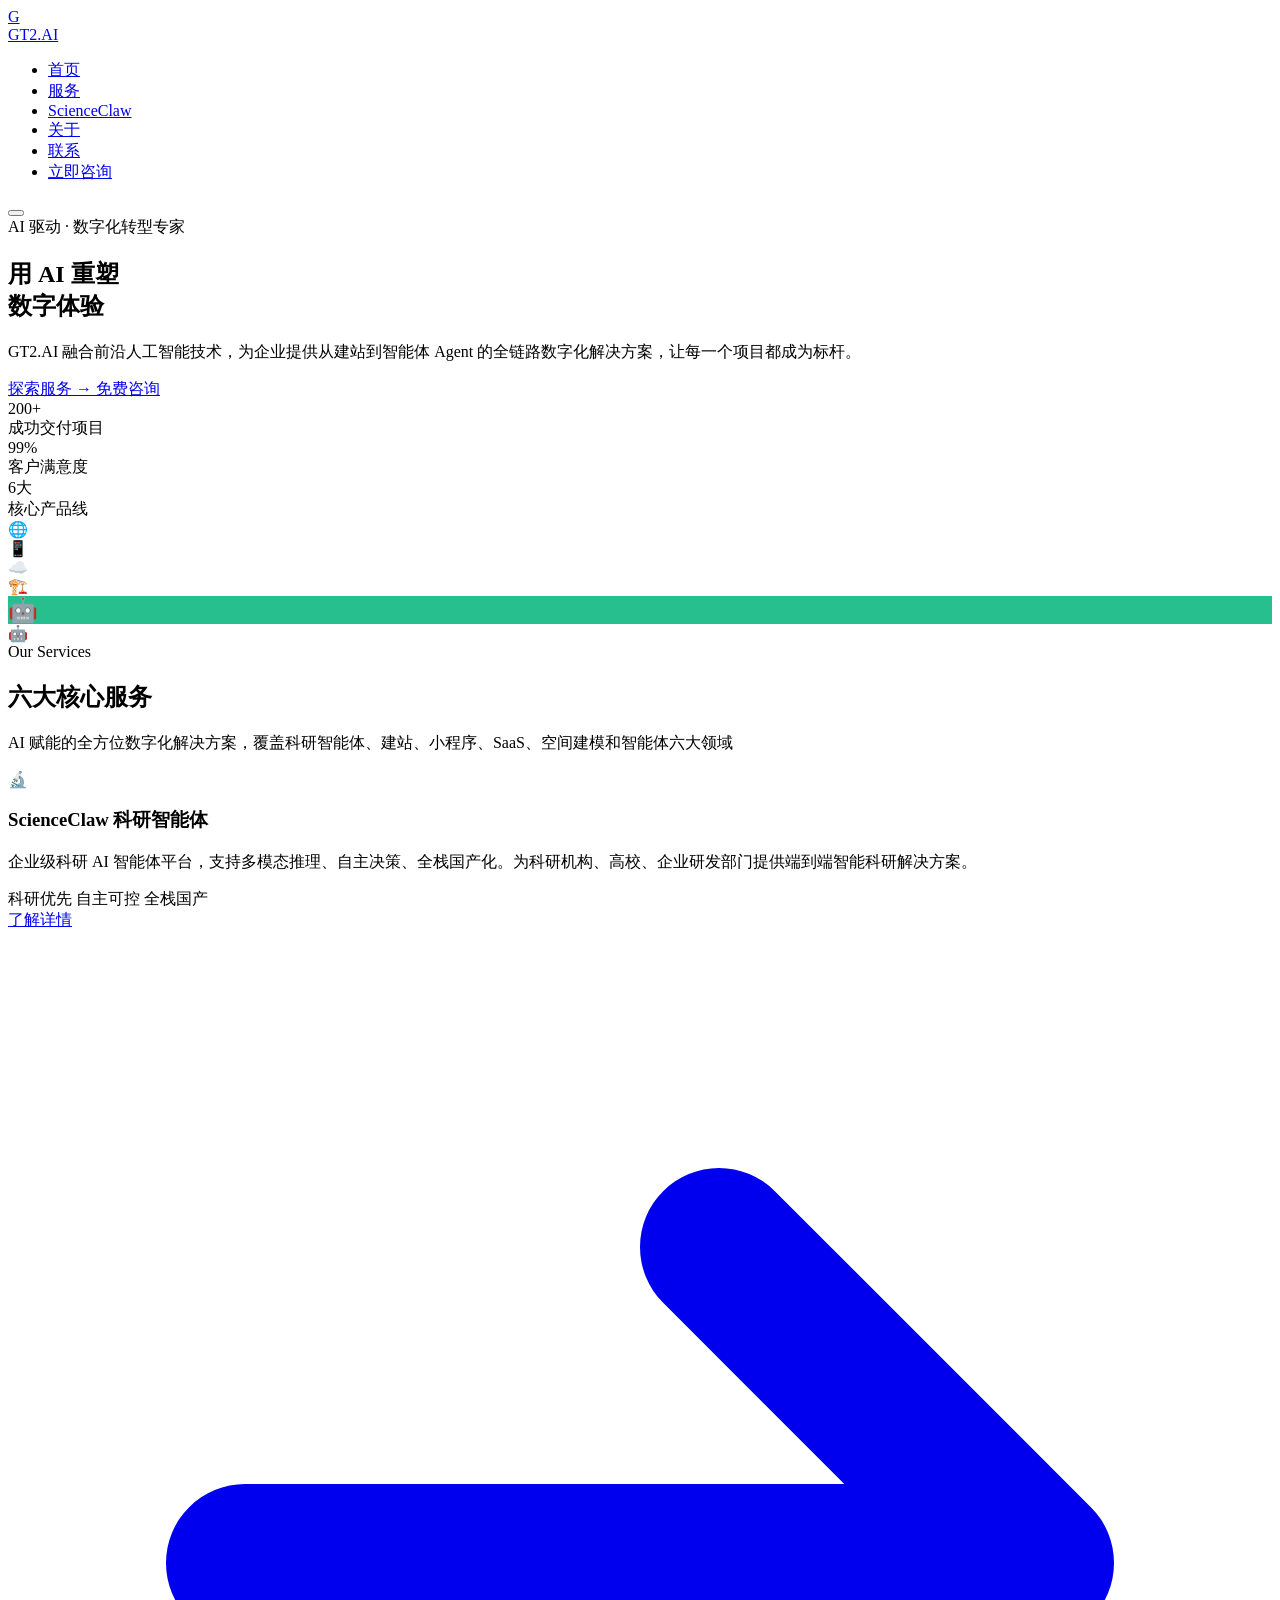
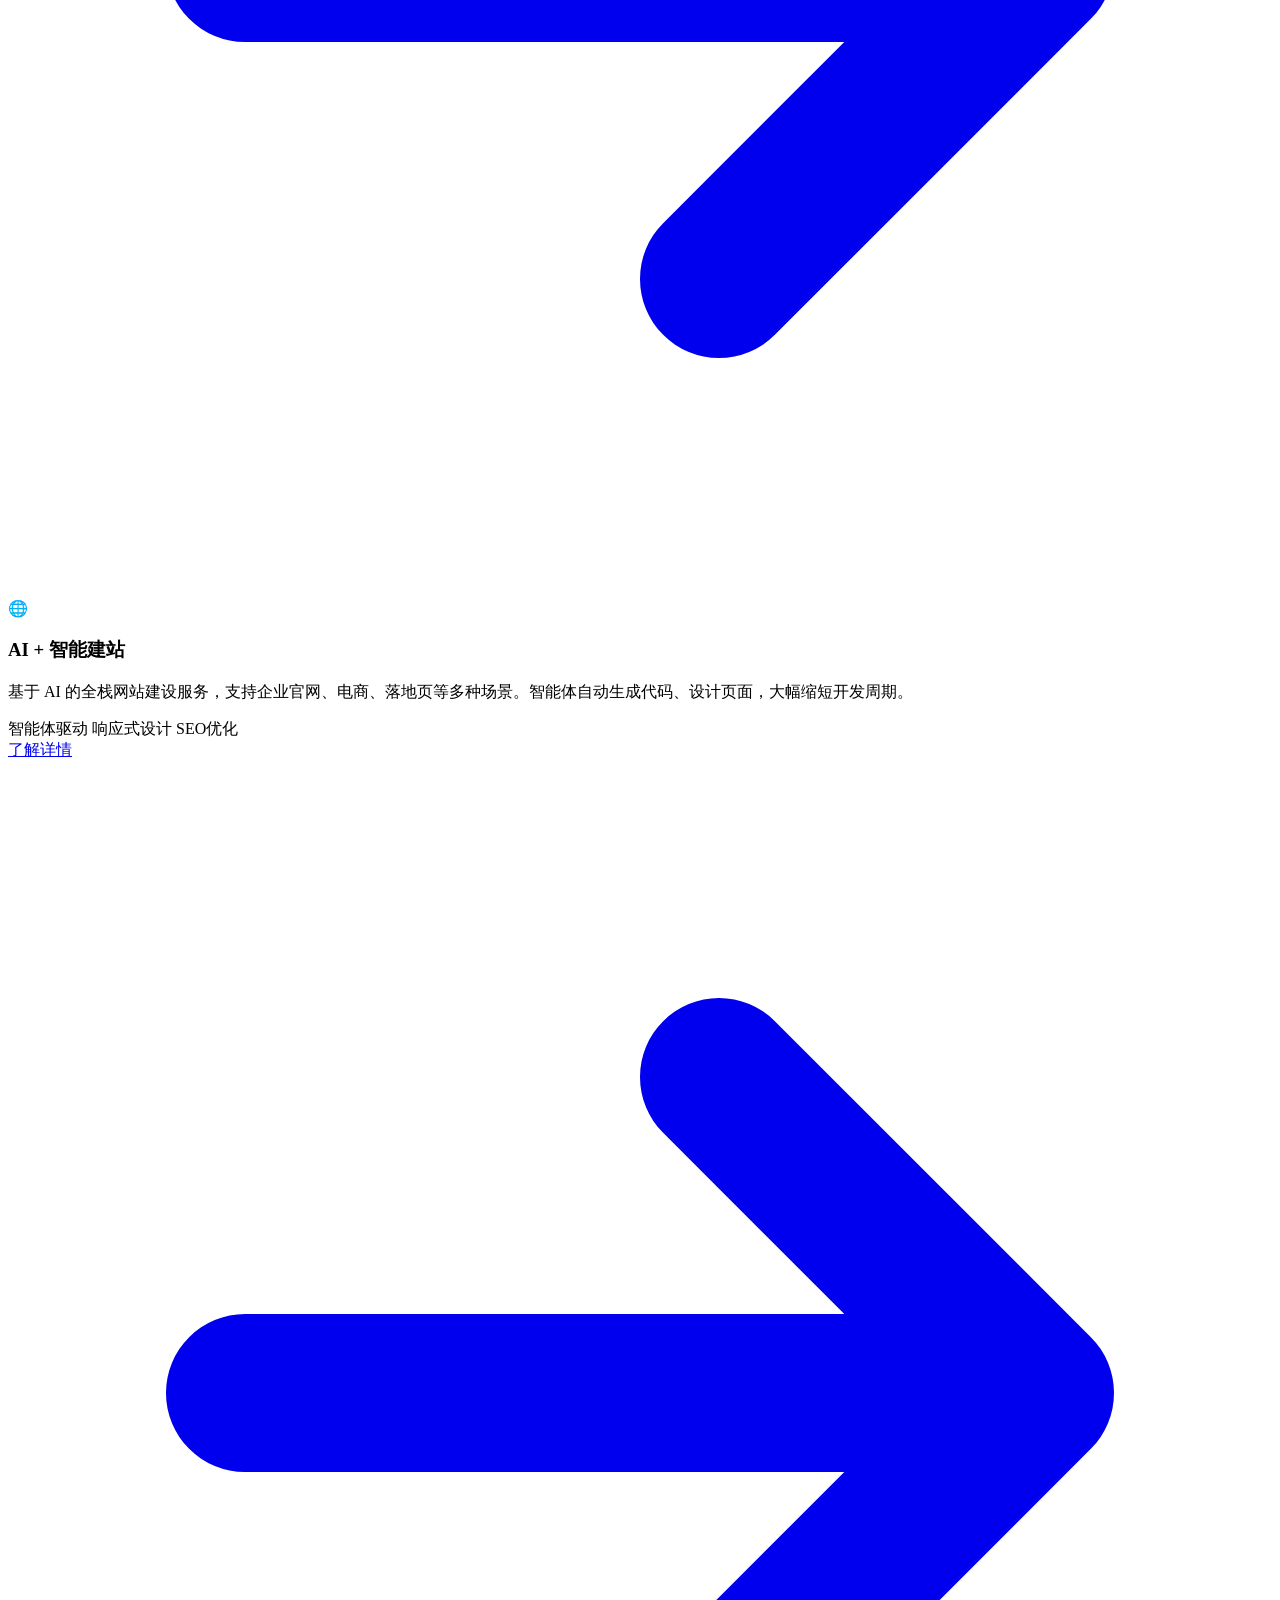
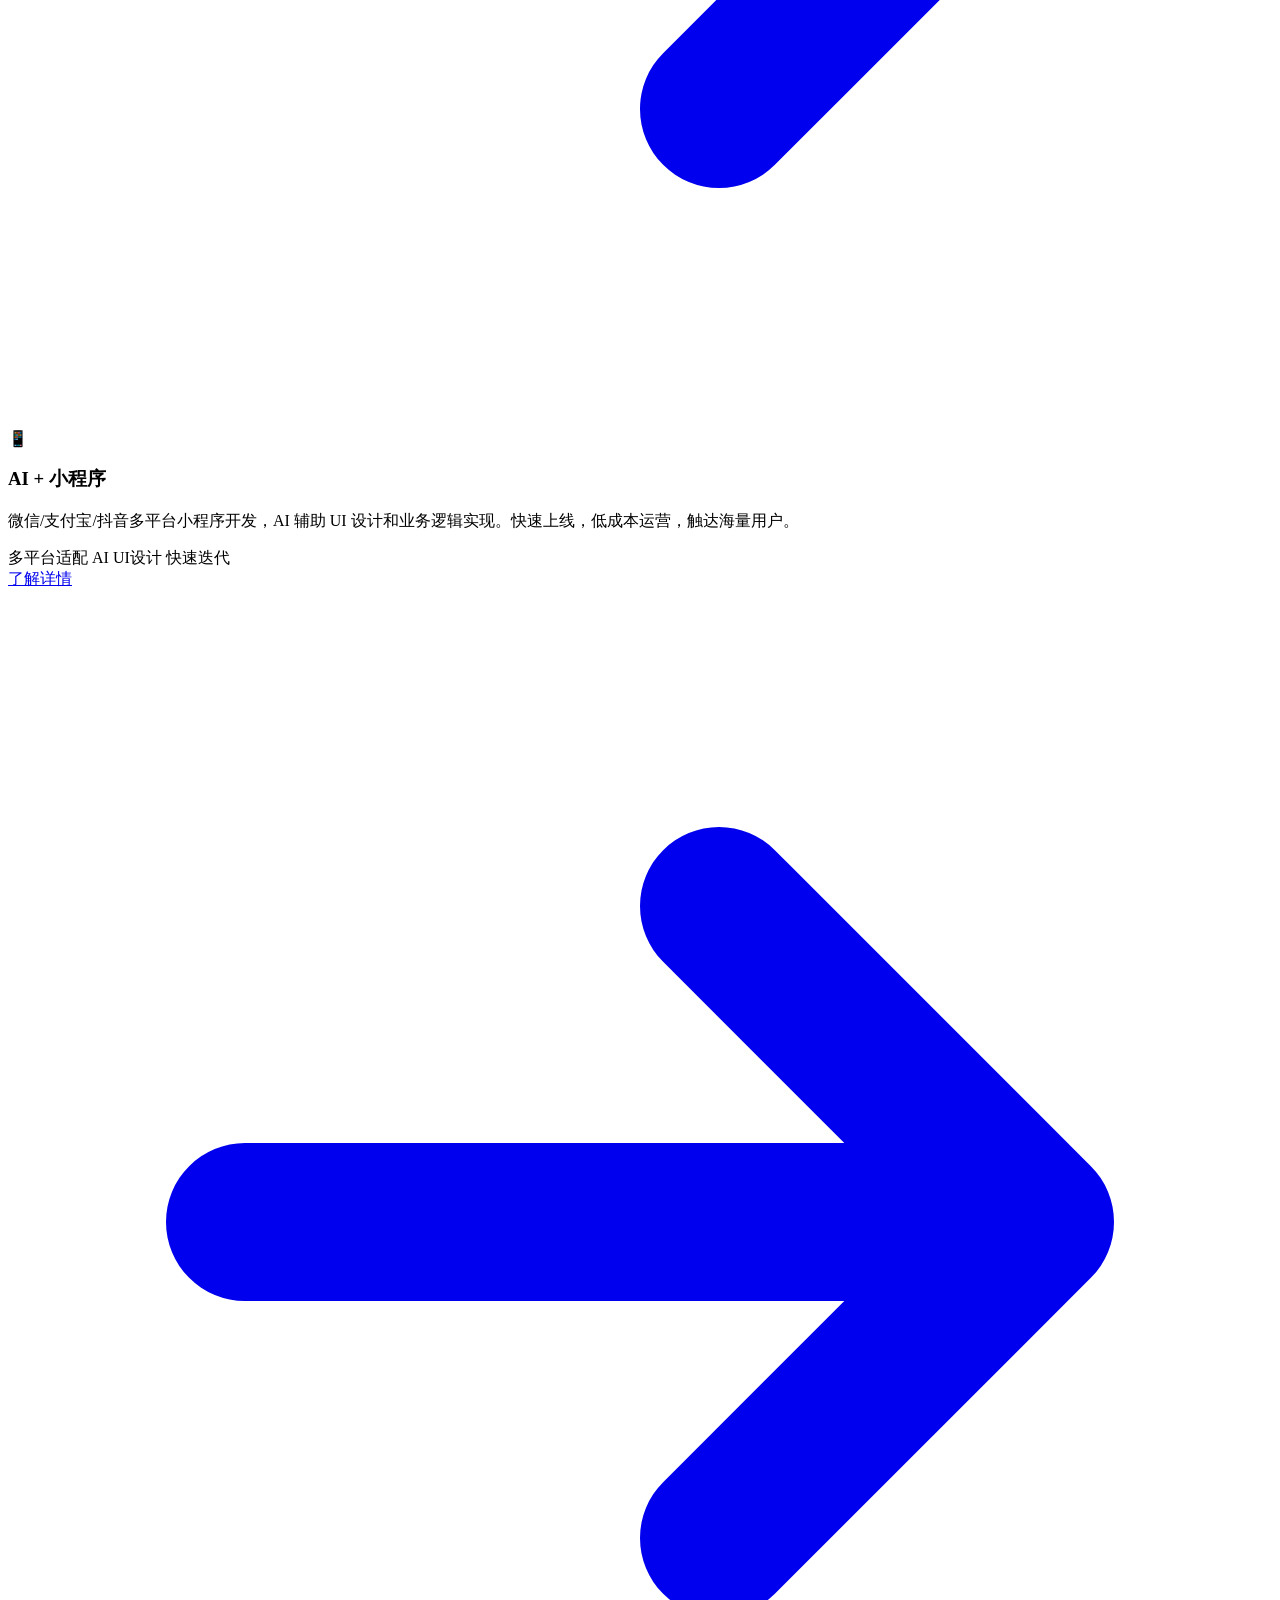
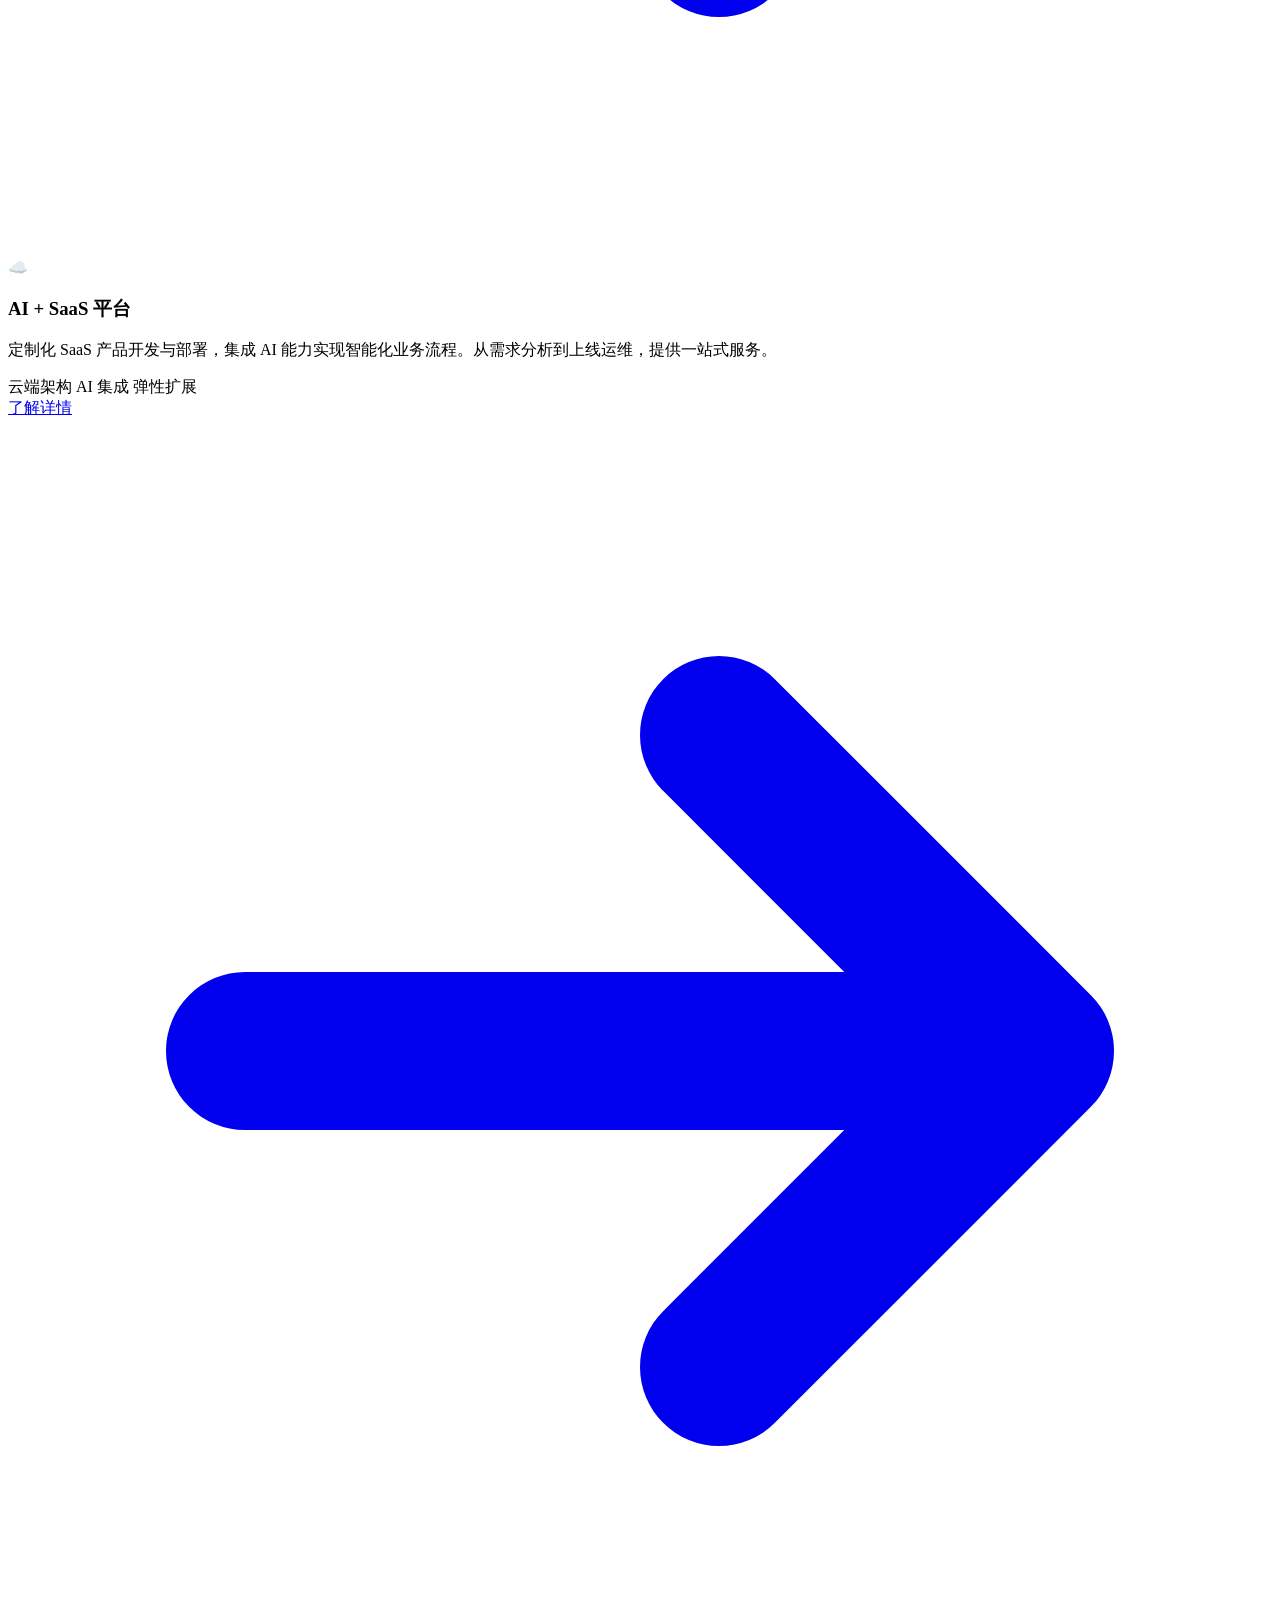
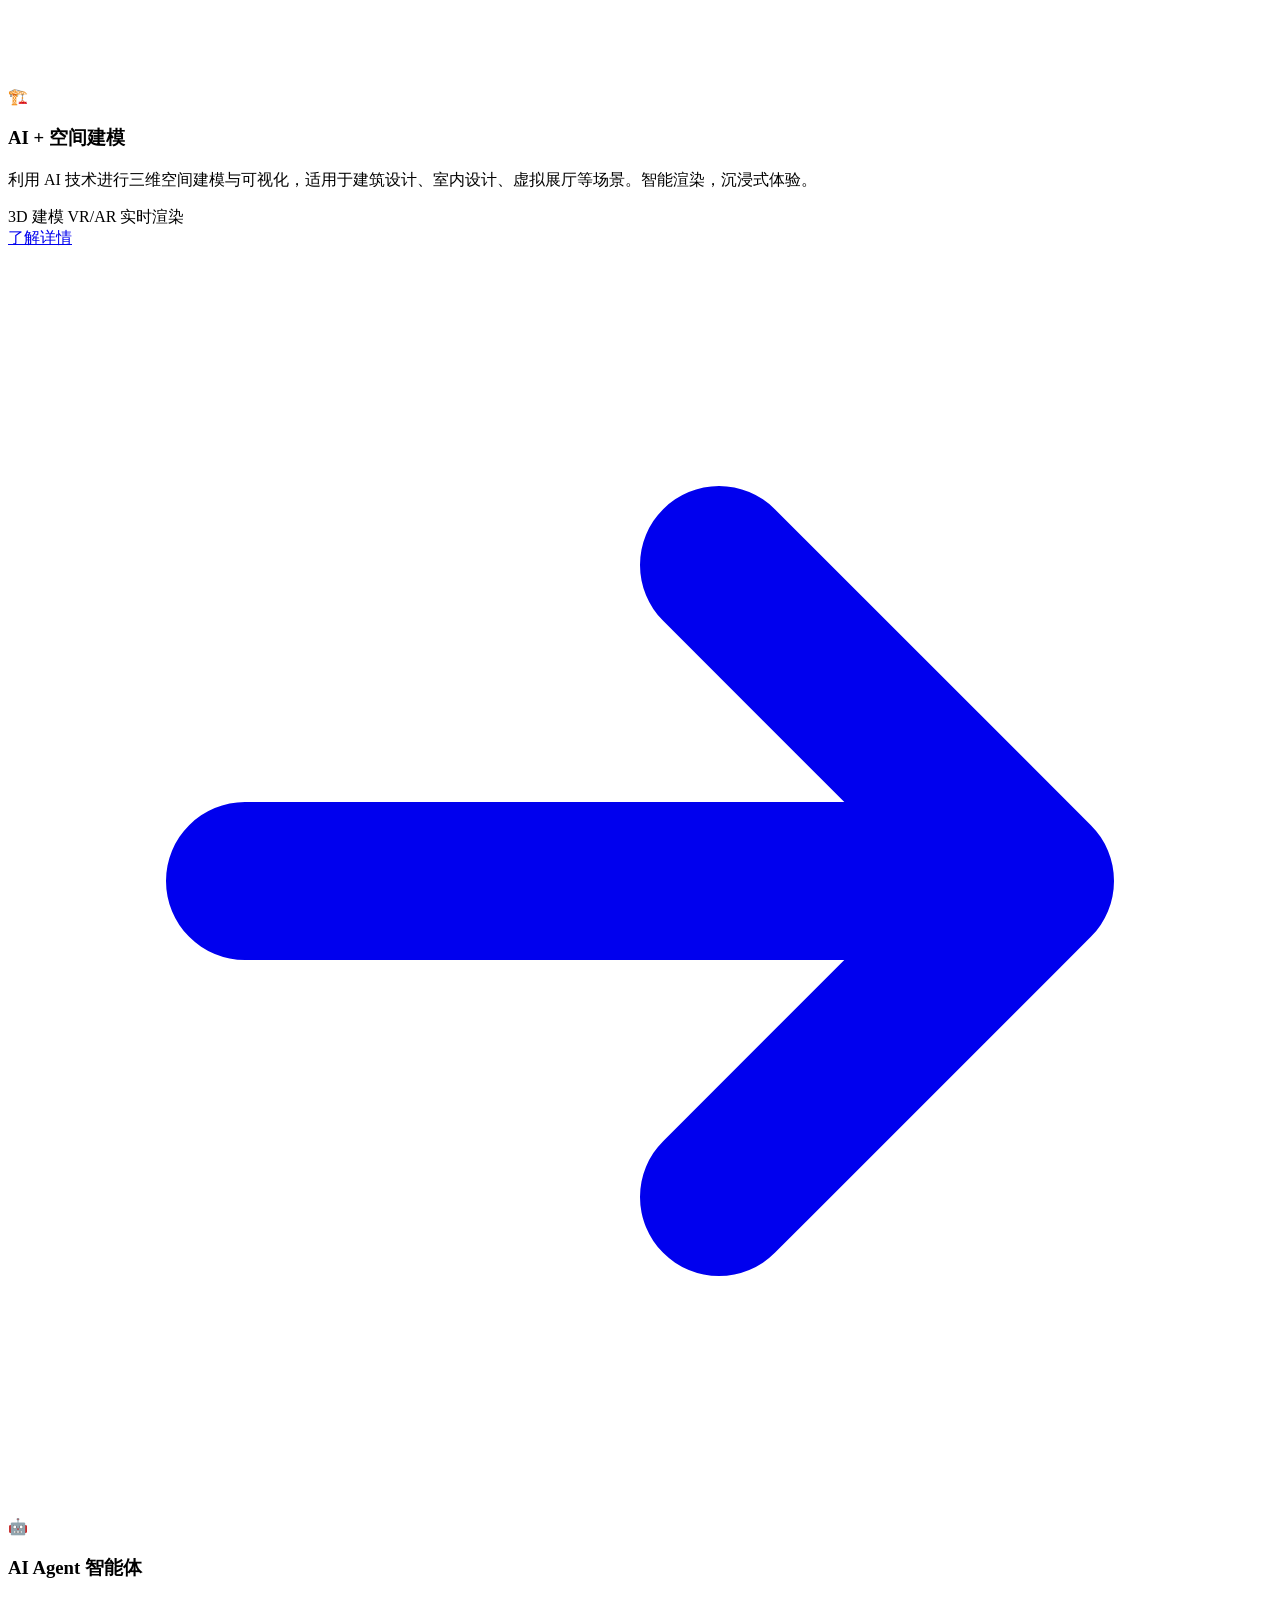
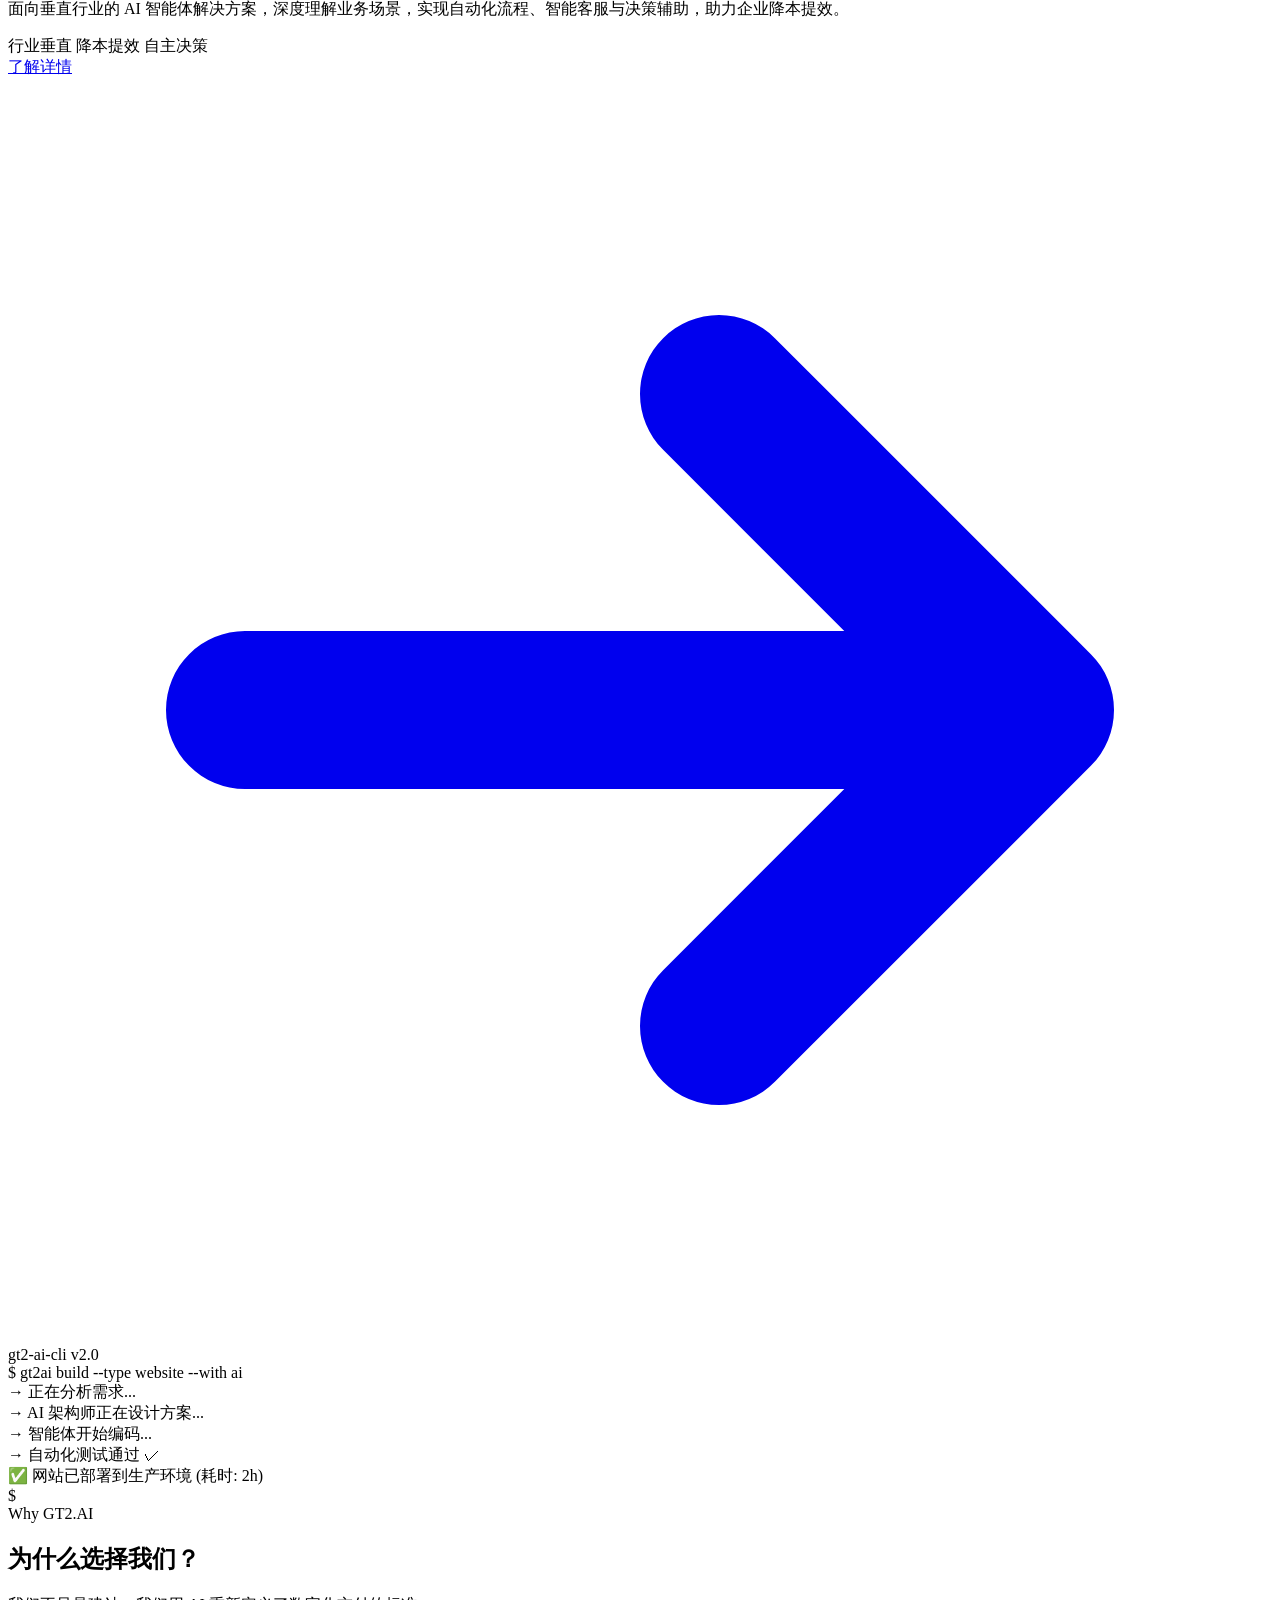
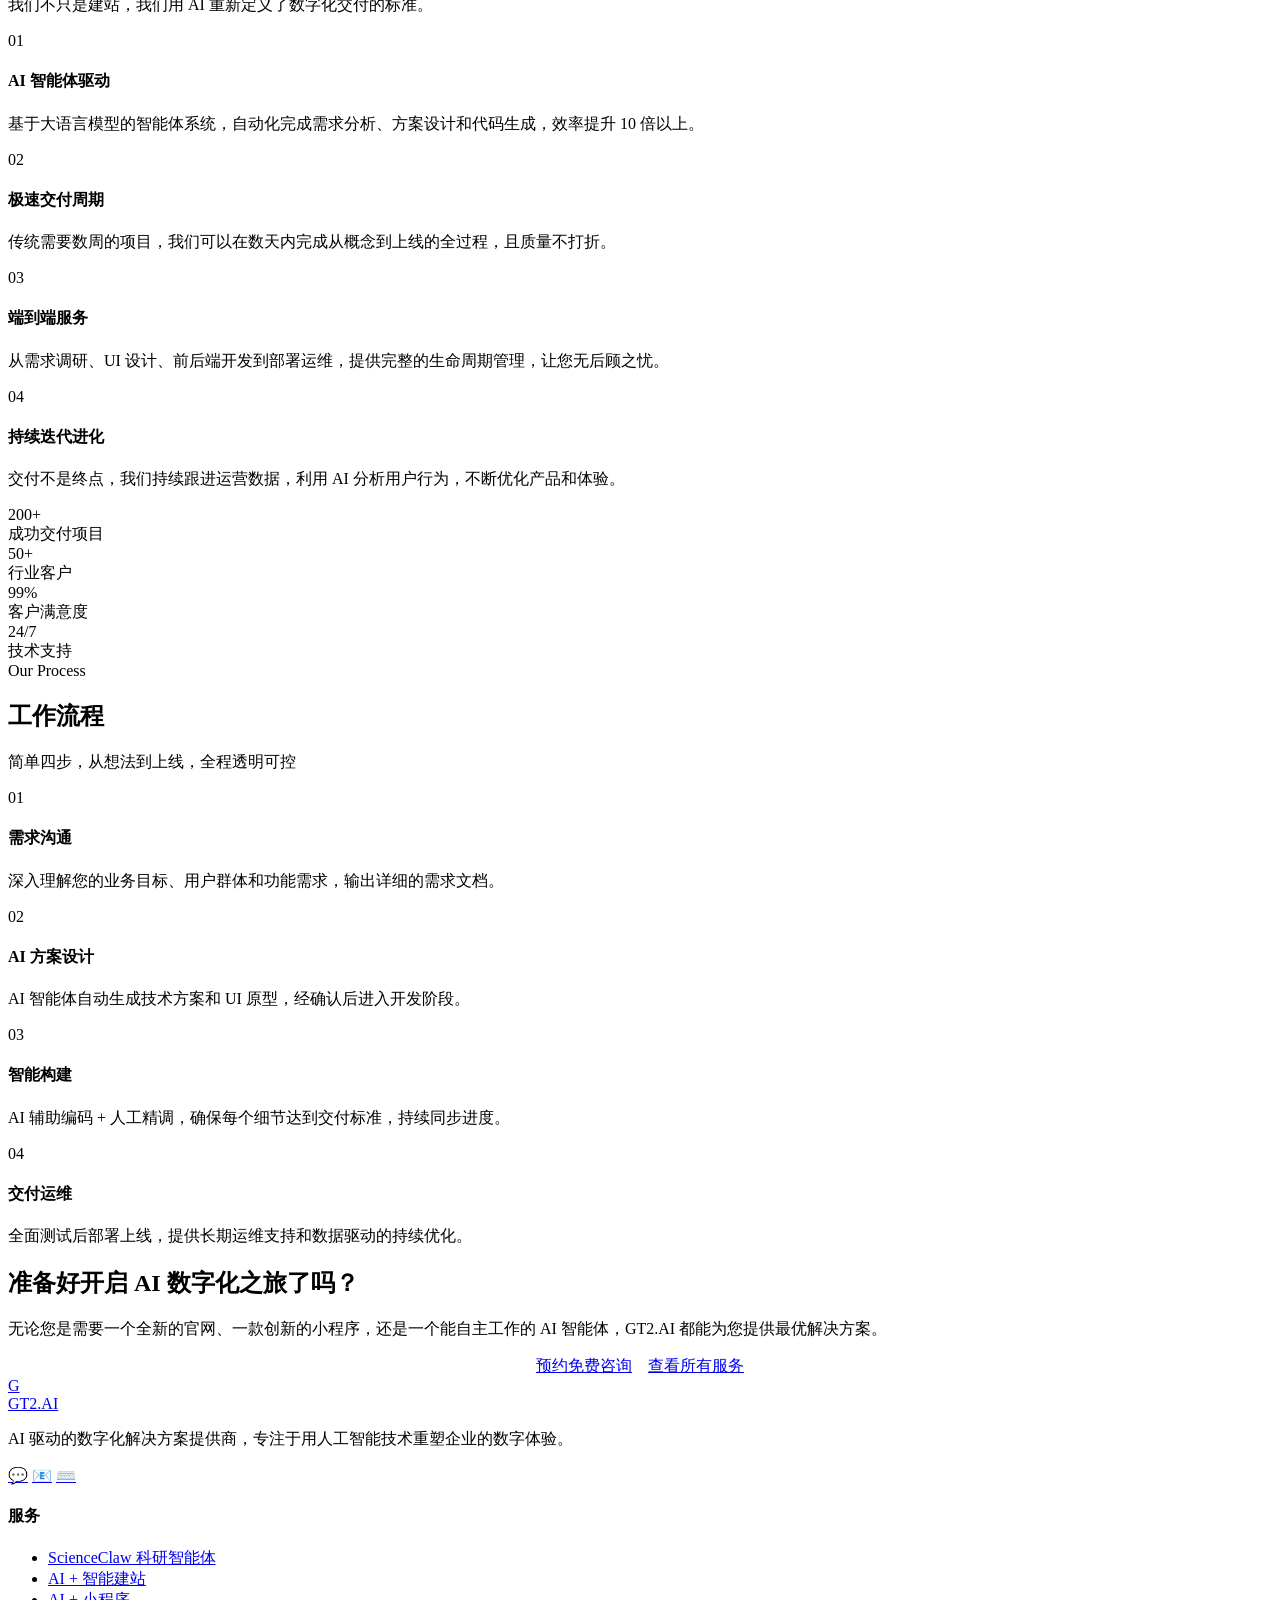
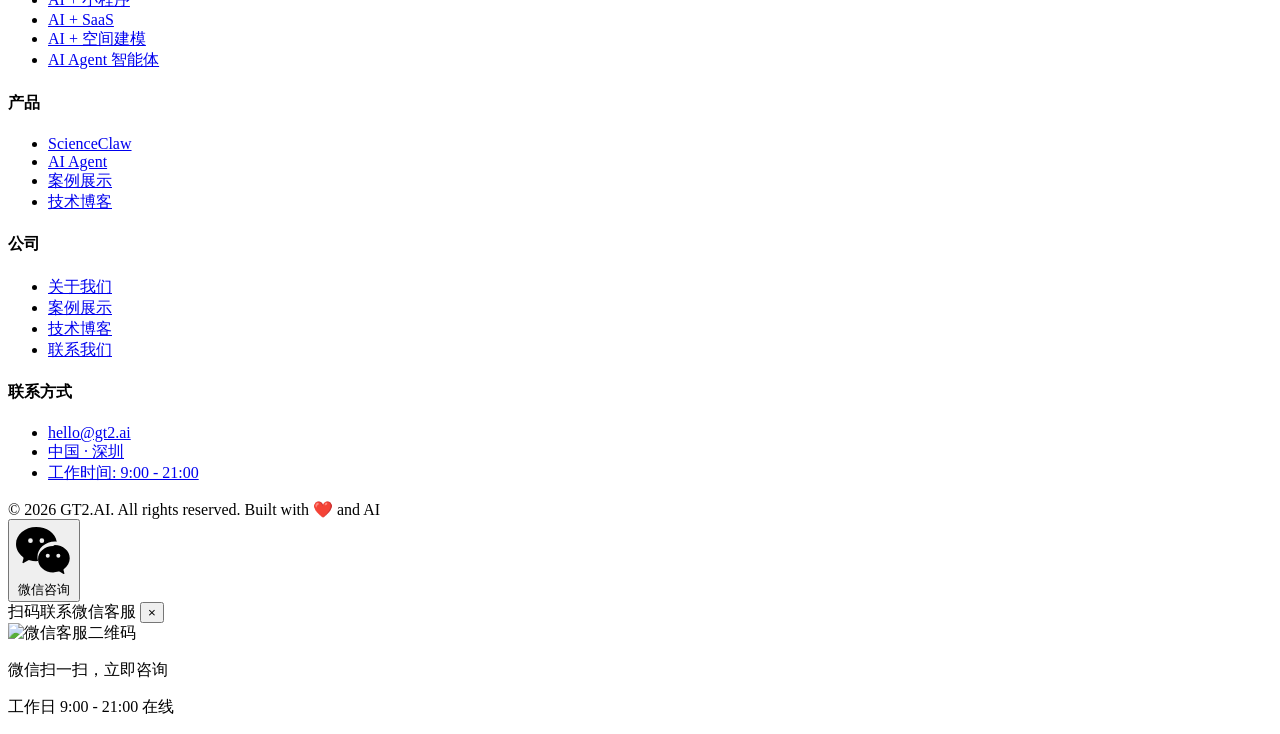
==== index.html @ 5101062d "Add files via upload 添加侧边微信客服组件 + ScienceClaw页面" ====
<!DOCTYPE html>
<html lang="zh-CN">
<head>
  <meta charset="UTF-8">
  <meta name="viewport" content="width=device-width, initial-scale=1.0">
  <title>GT2.AI - AI 驱动的数字化解决方案</title>
  <meta name="description" content="GT2.AI 提供ScienceClaw科研智能体、AI建站、AI小程序、AI SaaS、AI空间建模、AI Agent智能体等全栈数字化服务，让技术赋能商业。">
  <link rel="stylesheet" href="css/style.css">
</head>
<body>

  <!-- Background Effects -->
  <div class="bg-orbs">
    <div class="bg-orb bg-orb-1"></div>
    <div class="bg-orb bg-orb-2"></div>
    <div class="bg-orb bg-orb-3"></div>
  </div>
  <div class="bg-grid"></div>

  <!-- Navigation -->
  <nav class="navbar">
    <div class="container">
      <a href="index.html" class="nav-logo">
        <div class="logo-icon">G</div>
        <span>GT2.AI</span>
      </a>
      <ul class="nav-links">
        <li><a href="index.html" class="active">首页</a></li>
        <li><a href="services.html">服务</a></li>
        <li><a href="scienceclaw.html">ScienceClaw</a></li>
        <li><a href="about.html">关于</a></li>
        <li><a href="contact.html">联系</a></li>
        <li><a href="contact.html" class="btn btn-primary nav-cta">立即咨询</a></li>
      </ul>
      <button class="nav-toggle" aria-label="菜单">
        <span></span><span></span><span></span>
      </button>
    </div>
  </nav>

  <div class="content-wrapper">

    <!-- ==================== HERO ==================== -->
    <section class="hero" id="home">
      <div class="hero-container">
        <div class="hero-content">
          <div class="hero-badge">
            <span class="pulse-dot"></span>
            AI 驱动 · 数字化转型专家
          </div>
          <h1 class="hero-title">
            用 AI 重塑<br>
            <span class="gradient-text highlight">数字体验</span>
          </h1>
          <p class="hero-desc">
            GT2.AI 融合前沿人工智能技术，为企业提供从建站到智能体 Agent 的全链路数字化解决方案，让每一个项目都成为标杆。
          </p>
          <div class="hero-actions">
            <a href="services.html" class="btn btn-primary">
              探索服务 →
            </a>
            <a href="contact.html" class="btn btn-outline">
              免费咨询
            </a>
          </div>
          <div class="hero-stats">
            <div class="hero-stat">
              <div class="hero-stat-value">200+</div>
              <div class="hero-stat-label">成功交付项目</div>
            </div>
            <div class="hero-stat">
              <div class="hero-stat-value">99%</div>
              <div class="hero-stat-label">客户满意度</div>
            </div>
            <div class="hero-stat">
              <div class="hero-stat-value">6大</div>
              <div class="hero-stat-label">核心产品线</div>
            </div>
          </div>
        </div>
        <div class="hero-visual">
          <div class="hero-glow-bg"></div>
          <div class="hero-globe-container">
            <div class="hero-globe">
              <div class="globe-ring globe-ring-1"></div>
              <div class="globe-ring globe-ring-2"></div>
              <div class="globe-ring globe-ring-3"></div>
              <div class="globe-dots">
                <div class="globe-dot"></div>
                <div class="globe-dot"></div>
                <div class="globe-dot"></div>
                <div class="globe-dot"></div>
                <div class="globe-dot"></div>
                <div class="globe-dot"></div>
                <div class="globe-dot"></div>
                <div class="globe-dot"></div>
              </div>
            </div>
            <div class="floating-icon fi-1">🌐</div>
            <div class="floating-icon fi-2">📱</div>
            <div class="floating-icon fi-3">☁️</div>
            <div class="floating-icon fi-4">🏗️</div>
            <div class="floating-icon" style="top:50%;right:-20px;background:rgba(16,185,129,0.9);animation:float-icon 6s ease-in-out infinite -3s;color:#fff;font-size:1.5rem;">🤖</div>
            <div class="floating-icon fi-5">🤖</div>
          </div>
        </div>
      </div>
    </section>

    <!-- ==================== SERVICES ==================== -->
    <section class="section" id="services">
      <div class="container">
          <div class="section-header animate-on-scroll">
            <div class="section-label">Our Services</div>
            <h2 class="section-title gradient-text">六大核心服务</h2>
            <p class="section-desc">AI 赋能的全方位数字化解决方案，覆盖科研智能体、建站、小程序、SaaS、空间建模和智能体六大领域</p>
          </div>
        <div class="services-grid">
          
          <!-- ScienceClaw - 首位核心服务 -->
          <div class="service-card sc-0 animate-on-scroll delay-1">
            <div class="service-icon si-0">🔬</div>
            <h3>ScienceClaw 科研智能体</h3>
            <p>企业级科研 AI 智能体平台，支持多模态推理、自主决策、全栈国产化。为科研机构、高校、企业研发部门提供端到端智能科研解决方案。</p>
            <div class="service-tags">
              <span class="service-tag">科研优先</span>
              <span class="service-tag">自主可控</span>
              <span class="service-tag">全栈国产</span>
            </div>
            <a href="scienceclaw.html" class="service-link">
              了解详情
              <svg viewBox="0 0 16 16" fill="none"><path d="M3 8h10M9 4l4 4-4 4" stroke="currentColor" stroke-width="2" stroke-linecap="round" stroke-linejoin="round"/></svg>
            </a>
          </div>
          
          <div class="service-card sc-1 animate-on-scroll delay-2">
            <div class="service-icon si-1">🌐</div>
            <h3>AI + 智能建站</h3>
            <p>基于 AI 的全栈网站建设服务，支持企业官网、电商、落地页等多种场景。智能体自动生成代码、设计页面，大幅缩短开发周期。</p>
            <div class="service-tags">
              <span class="service-tag">智能体驱动</span>
              <span class="service-tag">响应式设计</span>
              <span class="service-tag">SEO优化</span>
            </div>
            <a href="services.html#ai-build" class="service-link">
              了解详情
              <svg viewBox="0 0 16 16" fill="none"><path d="M3 8h10M9 4l4 4-4 4" stroke="currentColor" stroke-width="2" stroke-linecap="round" stroke-linejoin="round"/></svg>
            </a>
          </div>

          <div class="service-card sc-2 animate-on-scroll delay-2">
            <div class="service-icon si-2">📱</div>
            <h3>AI + 小程序</h3>
            <p>微信/支付宝/抖音多平台小程序开发，AI 辅助 UI 设计和业务逻辑实现。快速上线，低成本运营，触达海量用户。</p>
            <div class="service-tags">
              <span class="service-tag">多平台适配</span>
              <span class="service-tag">AI UI设计</span>
              <span class="service-tag">快速迭代</span>
            </div>
            <a href="services.html#ai-miniapp" class="service-link">
              了解详情
              <svg viewBox="0 0 16 16" fill="none"><path d="M3 8h10M9 4l4 4-4 4" stroke="currentColor" stroke-width="2" stroke-linecap="round" stroke-linejoin="round"/></svg>
            </a>
          </div>

          <div class="service-card sc-3 animate-on-scroll delay-3">
            <div class="service-icon si-3">☁️</div>
            <h3>AI + SaaS 平台</h3>
            <p>定制化 SaaS 产品开发与部署，集成 AI 能力实现智能化业务流程。从需求分析到上线运维，提供一站式服务。</p>
            <div class="service-tags">
              <span class="service-tag">云端架构</span>
              <span class="service-tag">AI 集成</span>
              <span class="service-tag">弹性扩展</span>
            </div>
            <a href="services.html#ai-saas" class="service-link">
              了解详情
              <svg viewBox="0 0 16 16" fill="none"><path d="M3 8h10M9 4l4 4-4 4" stroke="currentColor" stroke-width="2" stroke-linecap="round" stroke-linejoin="round"/></svg>
            </a>
          </div>

          <div class="service-card sc-4 animate-on-scroll delay-4">
            <div class="service-icon si-4">🏗️</div>
            <h3>AI + 空间建模</h3>
            <p>利用 AI 技术进行三维空间建模与可视化，适用于建筑设计、室内设计、虚拟展厅等场景。智能渲染，沉浸式体验。</p>
            <div class="service-tags">
              <span class="service-tag">3D 建模</span>
              <span class="service-tag">VR/AR</span>
              <span class="service-tag">实时渲染</span>
            </div>
            <a href="services.html#ai-modeling" class="service-link">
              了解详情
              <svg viewBox="0 0 16 16" fill="none"><path d="M3 8h10M9 4l4 4-4 4" stroke="currentColor" stroke-width="2" stroke-linecap="round" stroke-linejoin="round"/></svg>
            </a>
          </div>

          <div class="service-card sc-5 animate-on-scroll delay-1">
            <div class="service-icon si-5">🤖</div>
            <h3>AI Agent 智能体</h3>
            <p>面向垂直行业的 AI 智能体解决方案，深度理解业务场景，实现自动化流程、智能客服与决策辅助，助力企业降本提效。</p>
            <div class="service-tags">
              <span class="service-tag">行业垂直</span>
              <span class="service-tag">降本提效</span>
              <span class="service-tag">自主决策</span>
            </div>
            <a href="services.html#ai-agent" class="service-link">
              了解详情
              <svg viewBox="0 0 16 16" fill="none"><path d="M3 8h10M9 4l4 4-4 4" stroke="currentColor" stroke-width="2" stroke-linecap="round" stroke-linejoin="round"/></svg>
            </a>
          </div>

        </div>
      </div>
    </section>

    <!-- ==================== FEATURES / WHY US ==================== -->
    <section class="section" id="features">
      <div class="container">
        <div class="features-showcase">
          <div class="feature-visual animate-on-scroll">
            <div class="feature-terminal">
              <div class="terminal-header">
                <div class="terminal-dot td-red"></div>
                <div class="terminal-dot td-yellow"></div>
                <div class="terminal-dot td-green"></div>
                <div class="terminal-title">gt2-ai-cli v2.0</div>
              </div>
              <div class="terminal-body">
                <div class="terminal-line">$ <span class="tc">gt2ai</span> <span class="tp">build</span> <span class="flag">--type</span> website <span class="flag">--with</span> ai</div>
                <div class="terminal-line output">→ 正在分析需求...</div>
                <div class="terminal-line output">→ AI 架构师正在设计方案...</div>
                <div class="terminal-line output">→ 智能体开始编码...</div>
                <div class="terminal-line output">→ 自动化测试通过 ✓</div>
                <div class="terminal-line success">✅ 网站已部署到生产环境 (耗时: 2h)</div>
                <div class="terminal-line">$ <span class="tcursr"></span></div>
              </div>
            </div>
          </div>
          <div class="feature-list">
            <div class="section-header" style="text-align:left;">
              <div class="section-label">Why GT2.AI</div>
              <h2 class="section-title">为什么选择我们？</h2>
              <p class="section-desc">我们不只是建站，我们用 AI 重新定义了数字化交付的标准。</p>
            </div>
            
            <div class="feature-item animate-on-scroll delay-1">
              <div class="feature-num">01</div>
              <div class="feature-info">
                <h4>AI 智能体驱动</h4>
                <p>基于大语言模型的智能体系统，自动化完成需求分析、方案设计和代码生成，效率提升 10 倍以上。</p>
              </div>
            </div>
            
            <div class="feature-item animate-on-scroll delay-2">
              <div class="feature-num">02</div>
              <div class="feature-info">
                <h4>极速交付周期</h4>
                <p>传统需要数周的项目，我们可以在数天内完成从概念到上线的全过程，且质量不打折。</p>
              </div>
            </div>
            
            <div class="feature-item animate-on-scroll delay-3">
              <div class="feature-num">03</div>
              <div class="feature-info">
                <h4>端到端服务</h4>
                <p>从需求调研、UI 设计、前后端开发到部署运维，提供完整的生命周期管理，让您无后顾之忧。</p>
              </div>
            </div>
            
            <div class="feature-item animate-on-scroll delay-4">
              <div class="feature-num">04</div>
              <div class="feature-info">
                <h4>持续迭代进化</h4>
                <p>交付不是终点，我们持续跟进运营数据，利用 AI 分析用户行为，不断优化产品和体验。</p>
              </div>
            </div>
          </div>
        </div>
      </div>
    </section>

    <!-- ==================== STATS BAR ==================== -->
    <section class="stats-bar">
      <div class="container">
        <div class="stats-grid">
          <div class="stat-item animate-on-scroll">
            <div class="stat-number">200+</div>
            <div class="stat-label">成功交付项目</div>
          </div>
          <div class="stat-item animate-on-scroll delay-1">
            <div class="stat-number">50+</div>
            <div class="stat-label">行业客户</div>
          </div>
          <div class="stat-item animate-on-scroll delay-2">
            <div class="stat-number">99%</div>
            <div class="stat-label">客户满意度</div>
          </div>
          <div class="stat-item animate-on-scroll delay-3">
            <div class="stat-number">24/7</div>
            <div class="stat-label">技术支持</div>
          </div>
        </div>
      </div>
    </section>

    <!-- ==================== PROCESS ==================== -->
    <section class="section" id="process">
      <div class="container">
        <div class="section-header animate-on-scroll">
          <div class="section-label">Our Process</div>
          <h2 class="section-title">工作流程</h2>
          <p class="section-desc">简单四步，从想法到上线，全程透明可控</p>
        </div>
        <div class="process-timeline">
          <div class="process-step animate-on-scroll delay-1">
            <div class="process-step-num">01</div>
            <h4>需求沟通</h4>
            <p>深入理解您的业务目标、用户群体和功能需求，输出详细的需求文档。</p>
          </div>
          <div class="process-step animate-on-scroll delay-2">
            <div class="process-step-num">02</div>
            <h4>AI 方案设计</h4>
            <p>AI 智能体自动生成技术方案和 UI 原型，经确认后进入开发阶段。</p>
          </div>
          <div class="process-step animate-on-scroll delay-3">
            <div class="process-step-num">03</div>
            <h4>智能构建</h4>
            <p>AI 辅助编码 + 人工精调，确保每个细节达到交付标准，持续同步进度。</p>
          </div>
          <div class="process-step animate-on-scroll delay-4">
            <div class="process-step-num">04</div>
            <h4>交付运维</h4>
            <p>全面测试后部署上线，提供长期运维支持和数据驱动的持续优化。</p>
          </div>
        </div>
      </div>
    </section>

    <!-- ==================== CTA ==================== -->
    <section class="cta-section">
      <div class="container">
        <div class="cta-box animate-on-scroll">
          <div class="cta-glow"></div>
          <h2 class="cta-title">准备好开启 AI 数字化之旅了吗？</h2>
          <p class="cta-desc">无论您是需要一个全新的官网、一款创新的小程序，还是一个能自主工作的 AI 智能体，GT2.AI 都能为您提供最优解决方案。</p>
          <div style="display:flex;gap:16px;justify-content:center;position:relative;z-index:1;">
            <a href="contact.html" class="btn btn-primary">预约免费咨询</a>
            <a href="services.html" class="btn btn-outline">查看所有服务</a>
          </div>
        </div>
      </div>
    </section>

  </div><!-- end content-wrapper -->

  <!-- ==================== FOOTER ==================== -->
  <footer class="footer">
    <div class="container">
      <div class="footer-grid">
        <div class="footer-brand">
          <a href="index.html" class="nav-logo">
            <div class="logo-icon">G</div>
            <span>GT2.AI</span>
          </a>
          <p>AI 驱动的数字化解决方案提供商，专注于用人工智能技术重塑企业的数字体验。</p>
          <div class="footer-social">
            <a href="#" title="微信">💬</a>
            <a href="#" title="邮箱">📧</a>
            <a href="#" title="GitHub">⌨️</a>
          </div>
        </div>
        <div class="footer-col">
          <h4>服务</h4>
          <ul>
            <li><a href="scienceclaw.html">ScienceClaw 科研智能体</a></li>
            <li><a href="services.html#ai-build">AI + 智能建站</a></li>
            <li><a href="services.html#ai-miniapp">AI + 小程序</a></li>
            <li><a href="services.html#ai-saas">AI + SaaS</a></li>
            <li><a href="services.html#ai-modeling">AI + 空间建模</a></li>
            <li><a href="services.html#ai-agent">AI Agent 智能体</a></li>
          </ul>
        </div>
        <div class="footer-col">
          <h4>产品</h4>
          <ul>
            <li><a href="scienceclaw.html">ScienceClaw</a></li>
            <li><a href="services.html#ai-agent">AI Agent</a></li>
            <li><a href="#">案例展示</a></li>
            <li><a href="#">技术博客</a></li>
          </ul>
        </div>
        <div class="footer-col">
          <h4>公司</h4>
          <ul>
            <li><a href="about.html">关于我们</a></li>
            <li><a href="cases.html">案例展示</a></li>
            <li><a href="#">技术博客</a></li>
            <li><a href="contact.html">联系我们</a></li>
          </ul>
        </div>
        <div class="footer-col">
          <h4>联系方式</h4>
          <ul>
            <li><a href="mailto:hello@gt2.ai">hello@gt2.ai</a></li>
            <li><a href="#">中国 · 深圳</a></li>
            <li><a href="#">工作时间: 9:00 - 21:00</a></li>
          </ul>
        </div>
      </div>
      <div class="footer-bottom">
        <span>&copy; 2026 GT2.AI. All rights reserved.</span>
        <span>Built with ❤️ and AI</span>
      </div>
    </div>
  </footer>

  <!-- Side WeChat Customer Service -->
  <div class="side-contact">
    <button class="side-contact-btn" aria-label="微信咨询">
      <svg viewBox="0 0 24 24" fill="currentColor"><path d="M8.691 2.188C3.891 2.188 0 5.476 0 9.53c0 2.212 1.17 4.203 3.002 5.55a.59.59 0 0 1 .213.665l-.39 1.48c-.019.07-.048.141-.048.213 0 .163.13.295.29.295a.326.326 0 0 0 .167-.054l1.903-1.114a.864.864 0 0 1 .717-.098 10.16 10.16 0 0 0 2.837.403c.276 0 .543-.027.811-.05a6.093 6.093 0 0 1-.249-1.7c0-3.685 3.37-6.676 7.517-6.676.265 0 .524.019.783.038C16.98 4.746 13.177 2.188 8.691 2.188zm-2.46 4.84a1.01 1.01 0 1 1 0 2.022 1.01 1.01 0 0 1 0-2.022zm4.908 0a1.01 1.01 0 1 1 0 2.022 1.01 1.01 0 0 1 0-2.022zm4.826 3.278c-3.57 0-6.468 2.554-6.468 5.7 0 3.148 2.898 5.7 6.468 5.7a8.34 8.34 0 0 0 2.343-.332.714.714 0 0 1 .594.08l1.574.922a.27.27 0 0 0 .138.045c.133 0 .24-.108.24-.242a.54.54 0 0 0-.04-.175l-.322-1.224a.487.487 0 0 1 .176-.55c1.517-1.114 2.493-2.779 2.493-4.624 0-3.146-2.897-5.7-6.468-5.7zm-2.28 3.39a.865.865 0 1 1 0 1.73.865.865 0 0 1 0-1.73zm4.56 0a.865.865 0 1 1 0 1.73.865.865 0 0 1 0-1.73z"/></svg>
      <span class="side-contact-tooltip">微信咨询</span>
    </button>
    <div class="side-contact-panel">
      <div class="side-contact-header">
        <span>扫码联系微信客服</span>
        <button class="side-contact-close" aria-label="关闭">&times;</button>
      </div>
      <div class="side-contact-body">
        <img src="images/wechat-qr.jpg" alt="微信客服二维码" class="side-contact-qr">
        <p class="side-contact-hint">微信扫一扫，立即咨询</p>
        <p class="side-contact-subhint">工作日 9:00 - 21:00 在线</p>
      </div>
    </div>
  </div>

  <script src="js/main.js"></script>
</body>
</html>
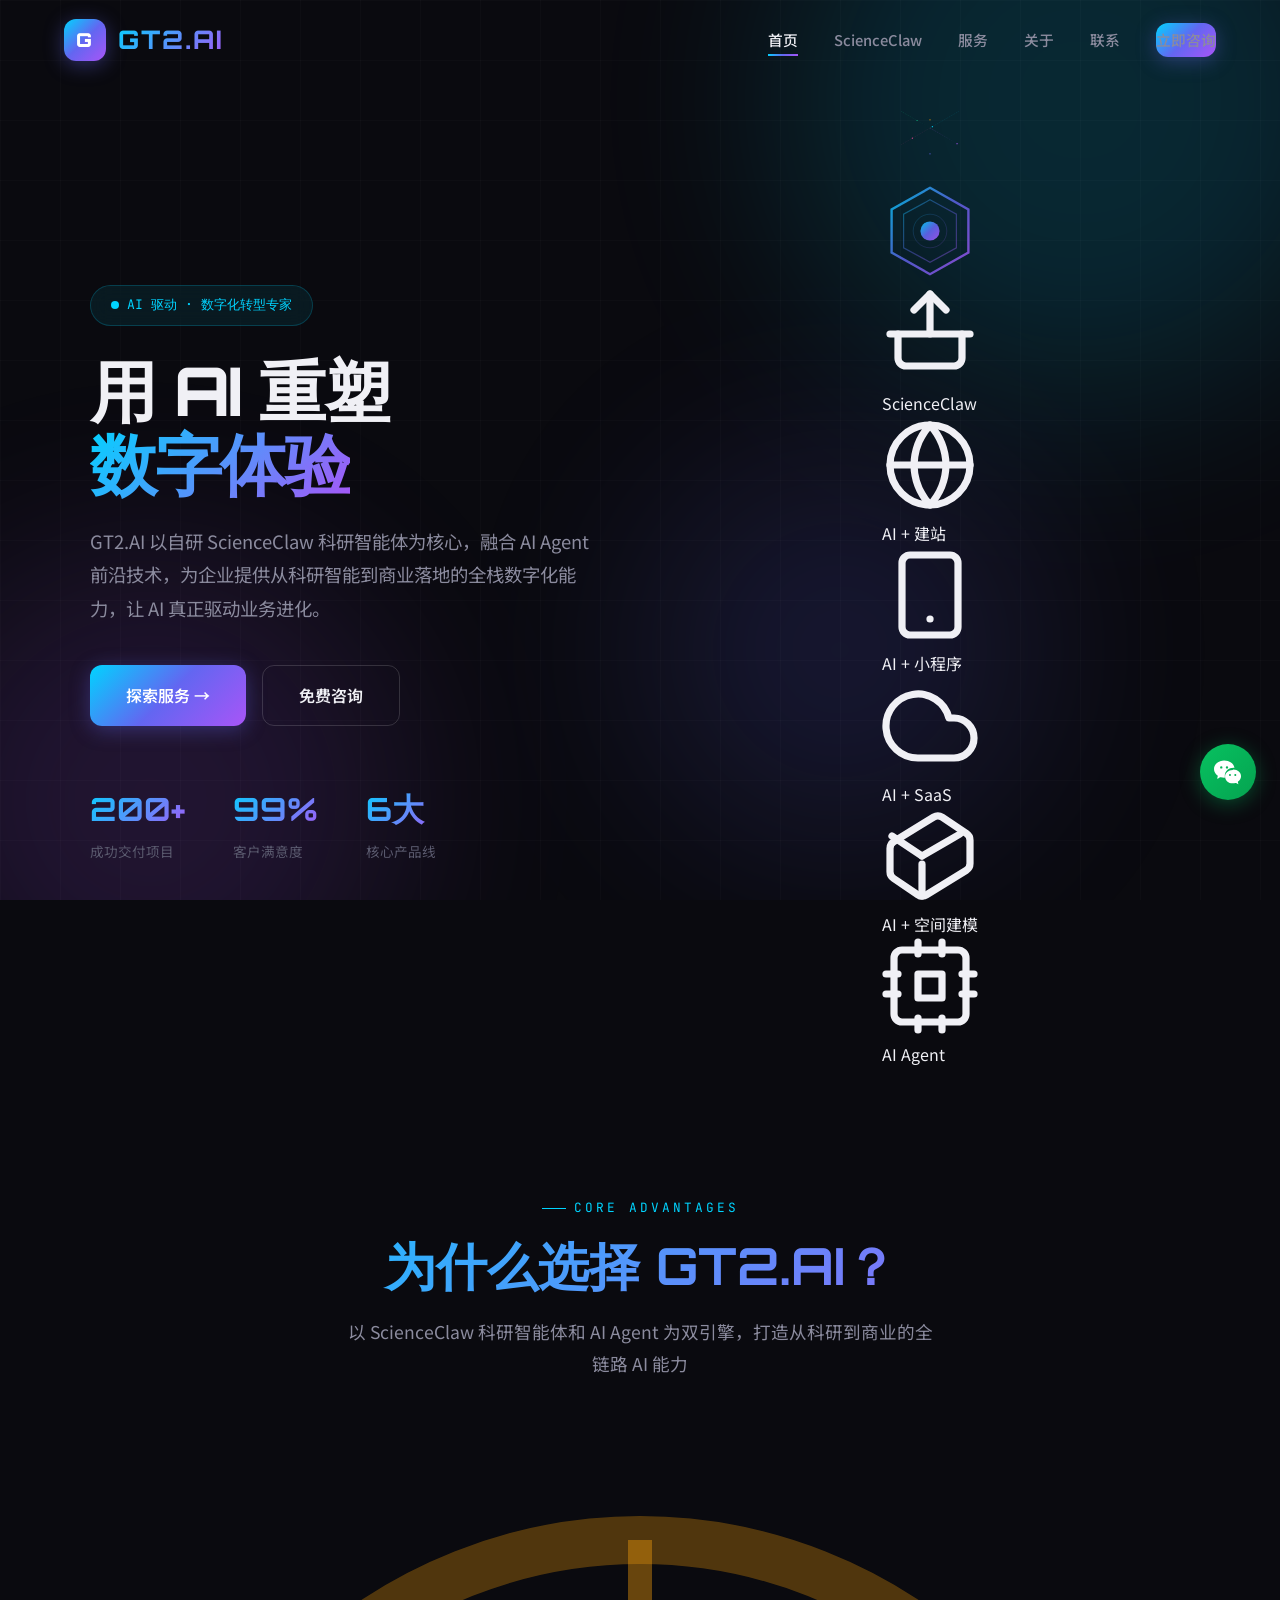
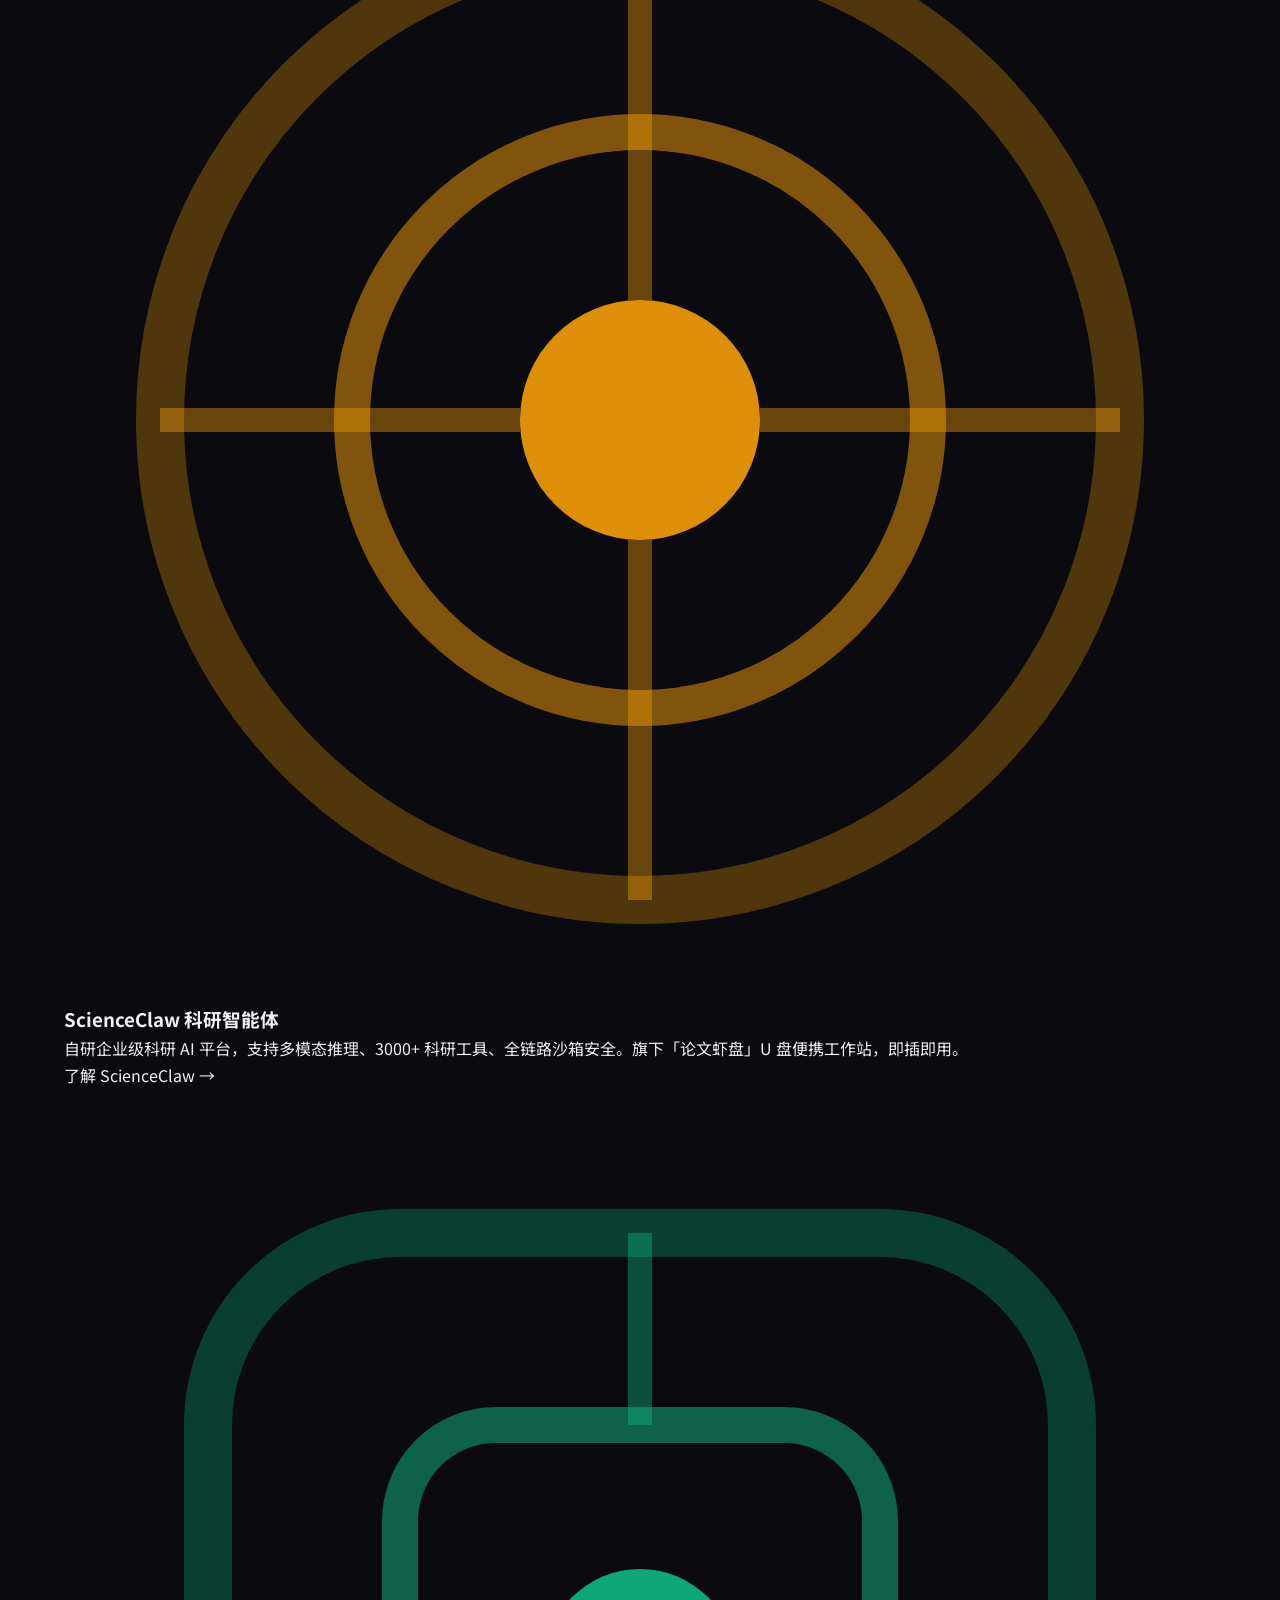
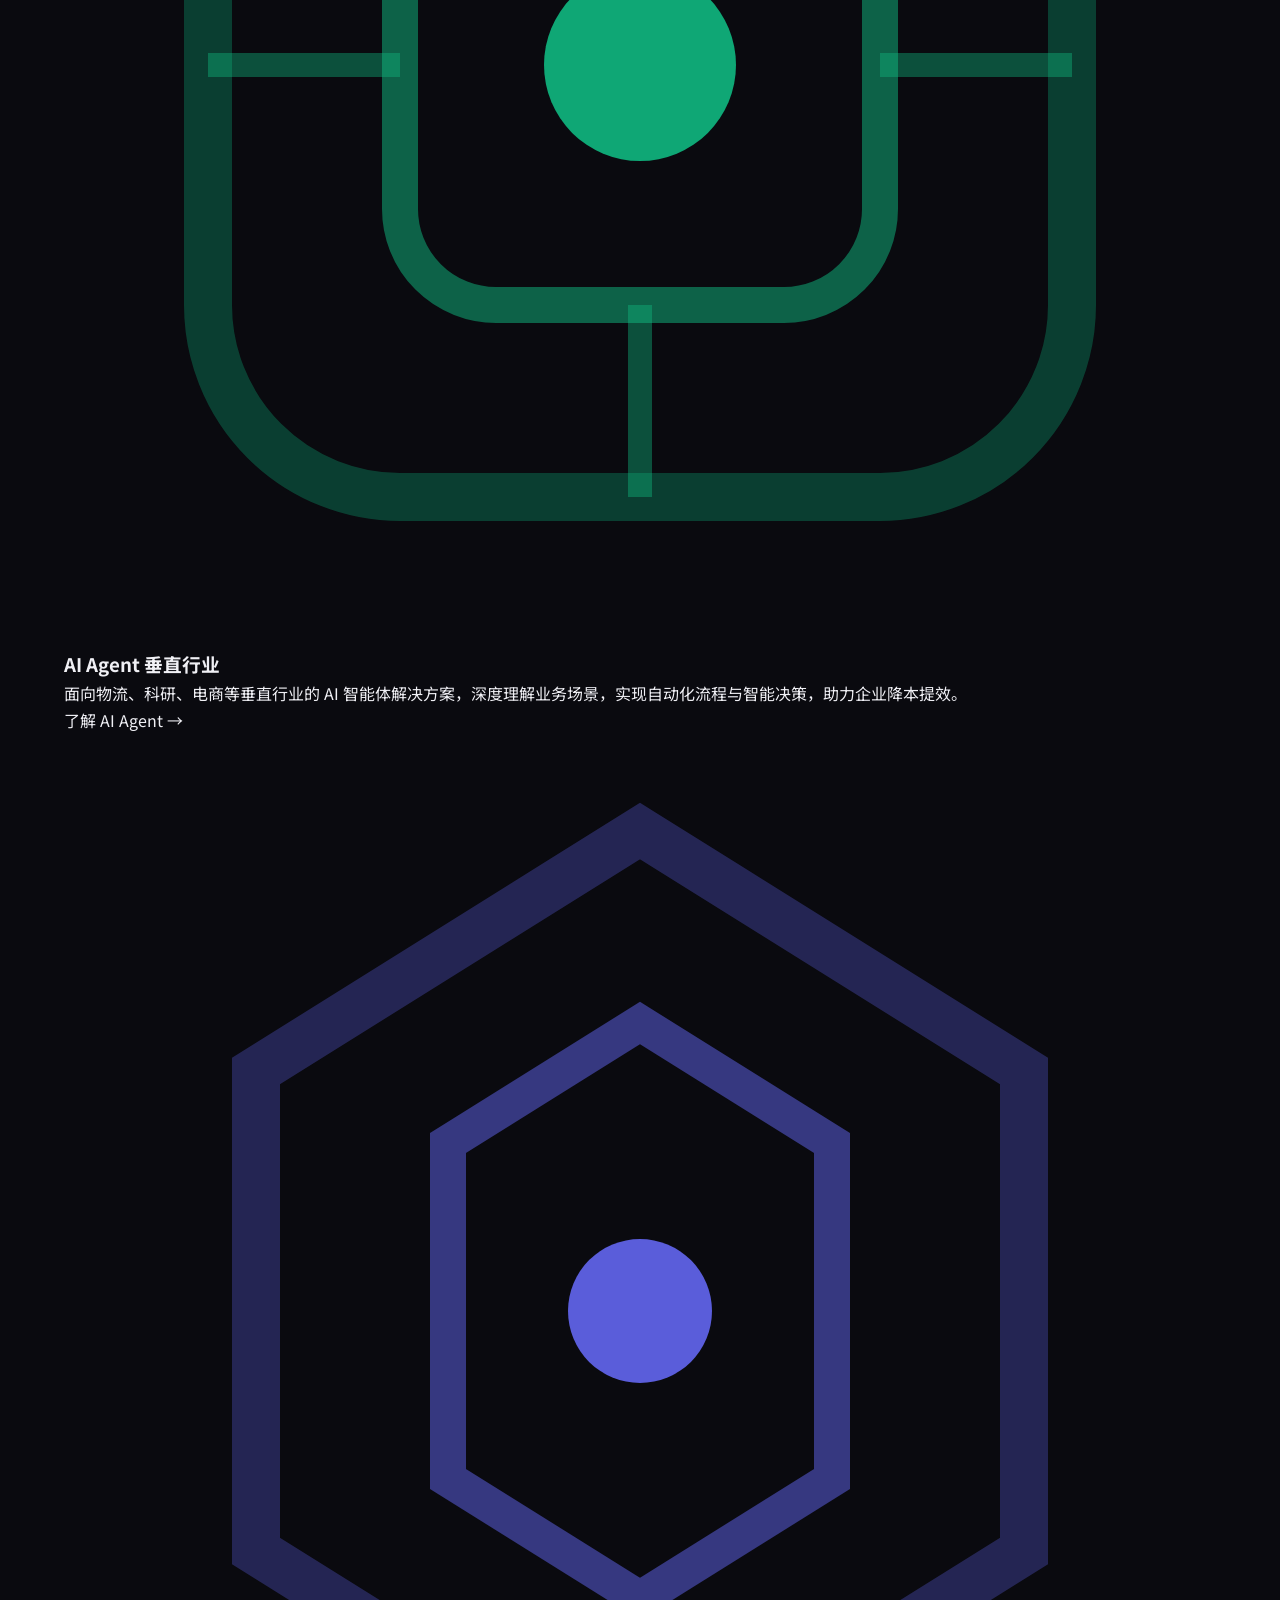
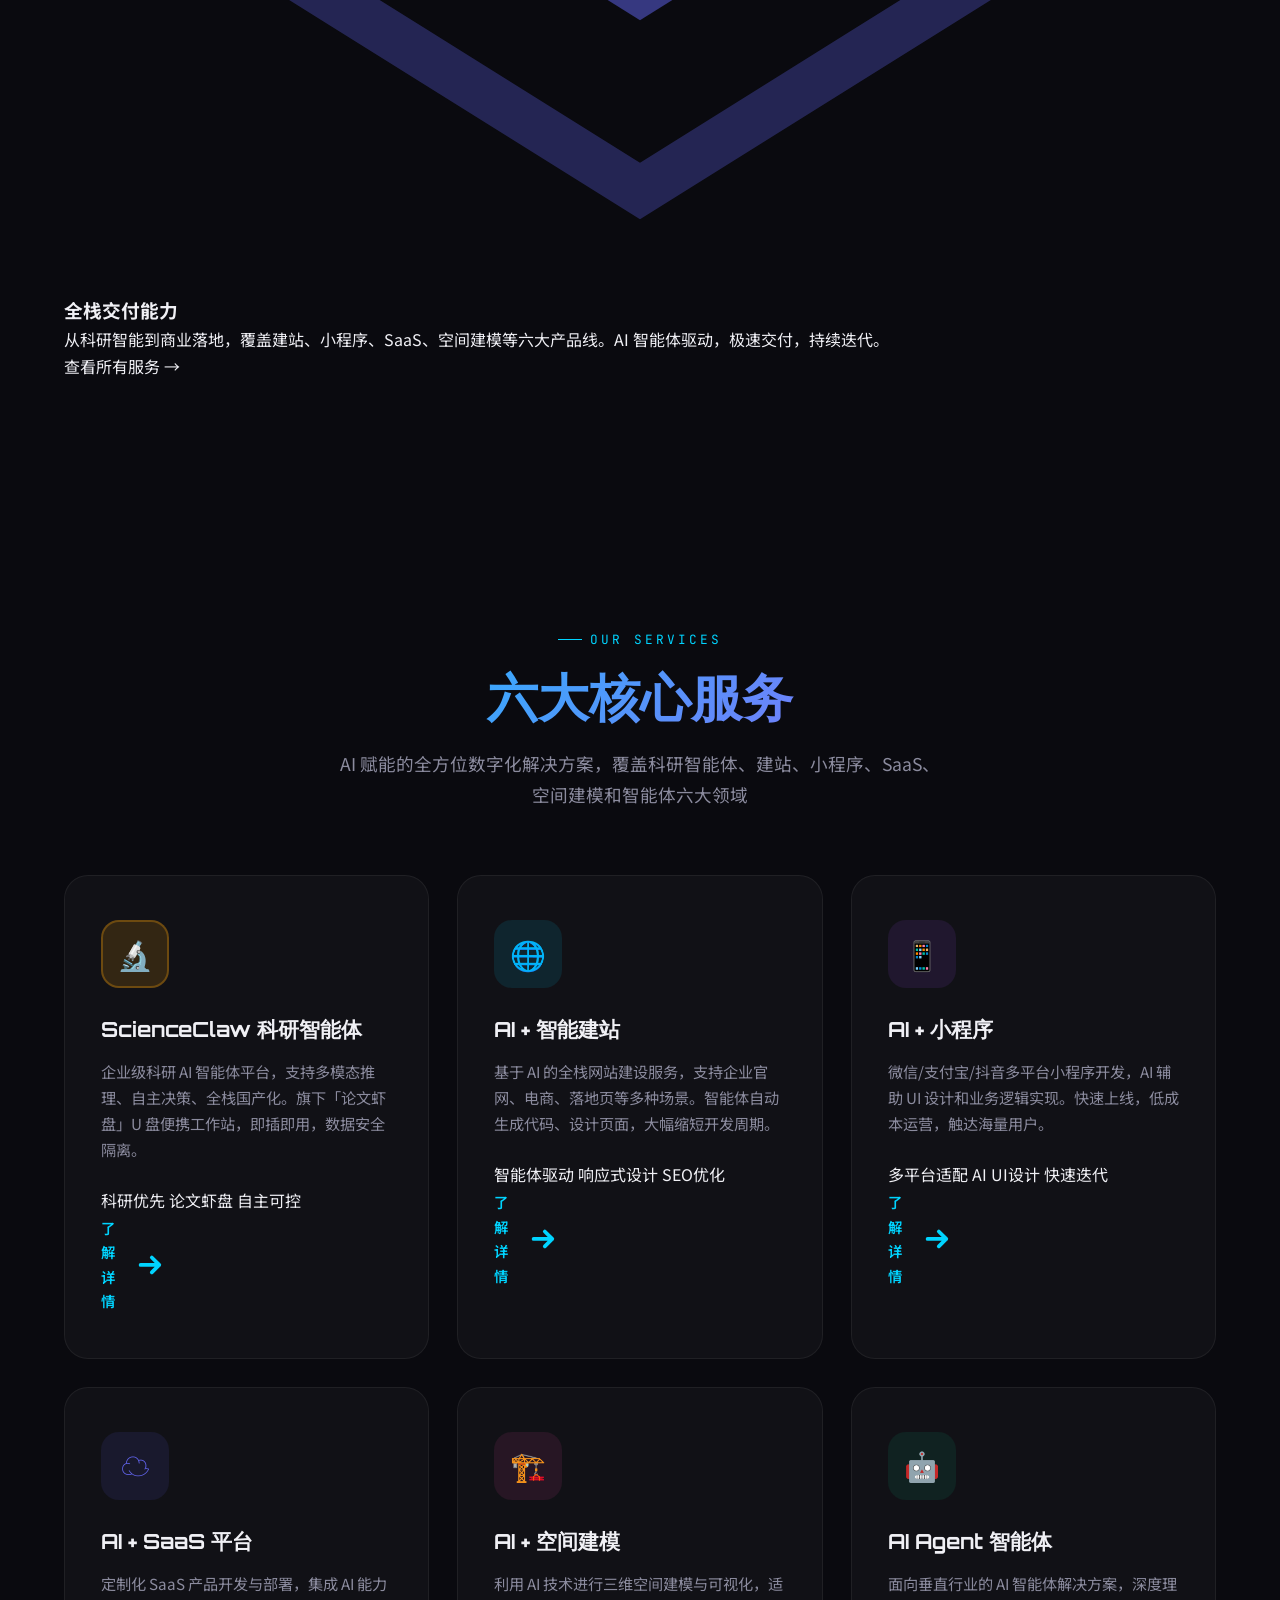
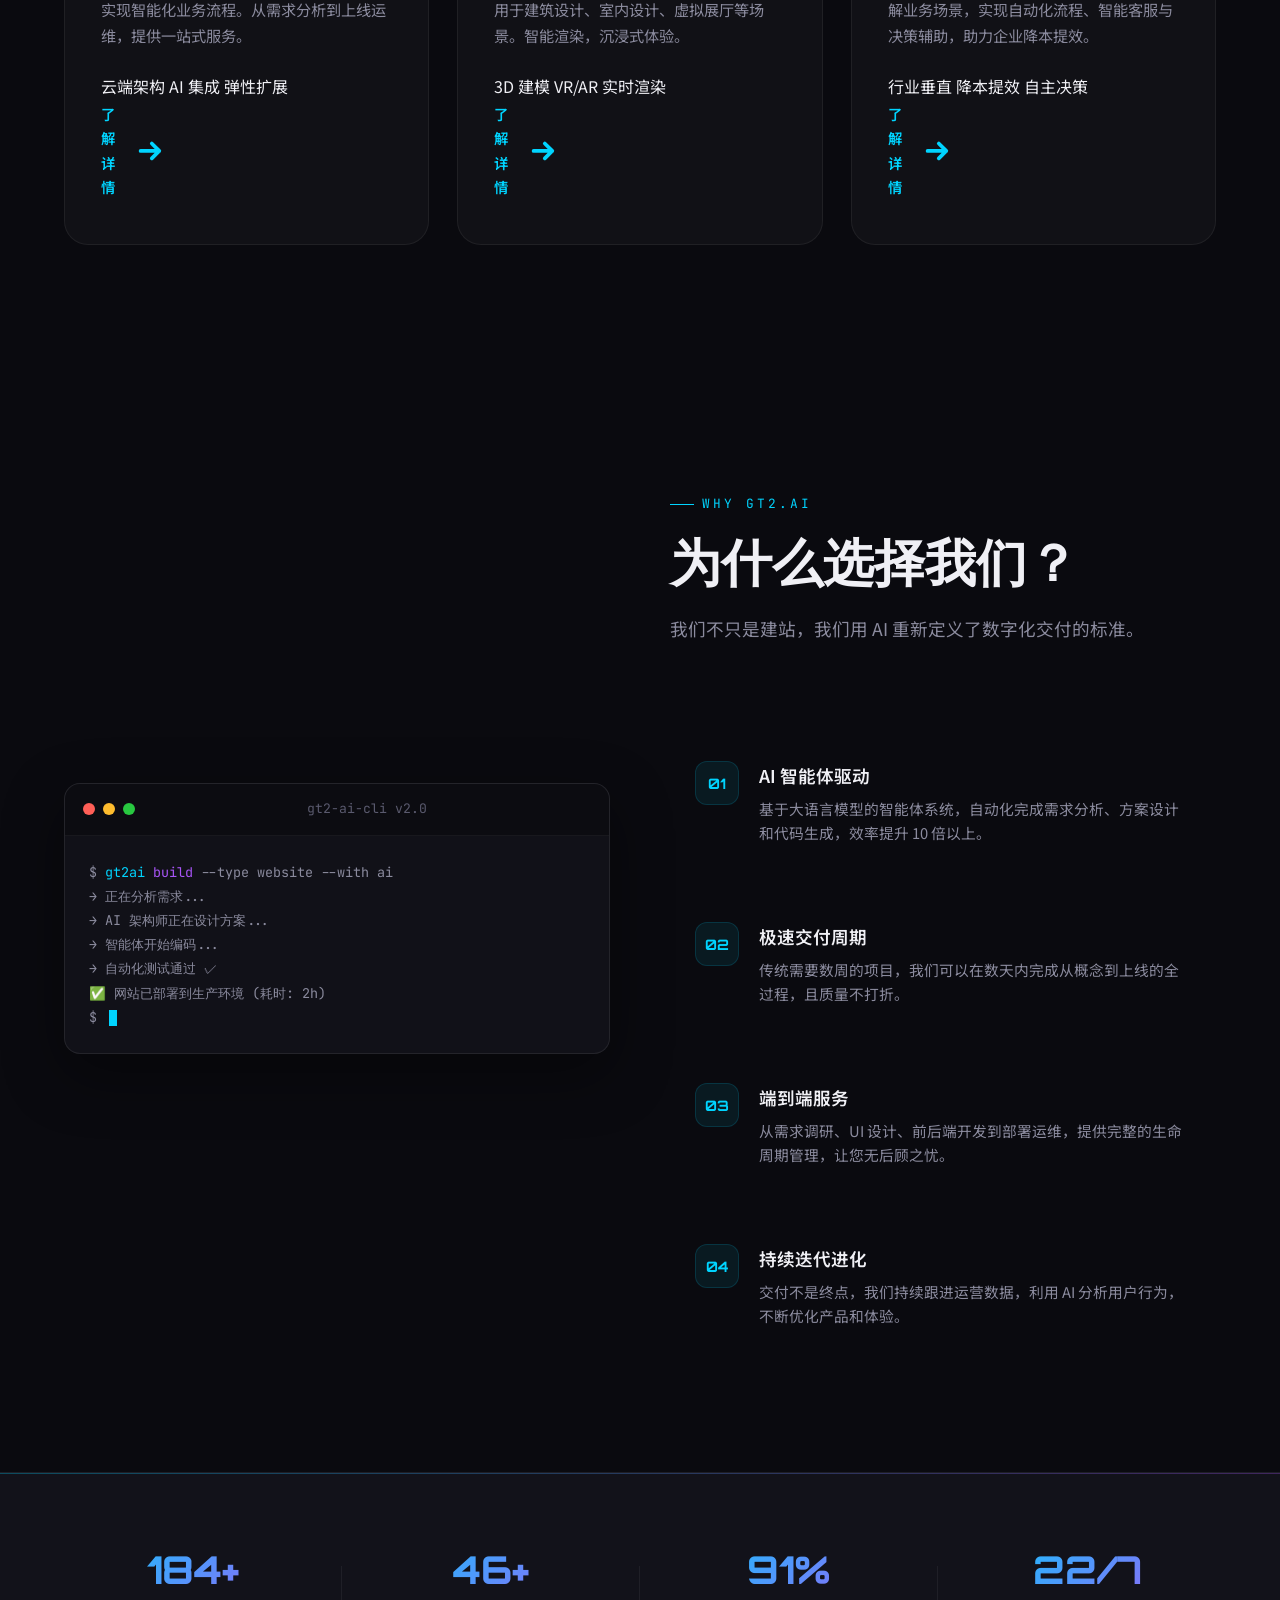
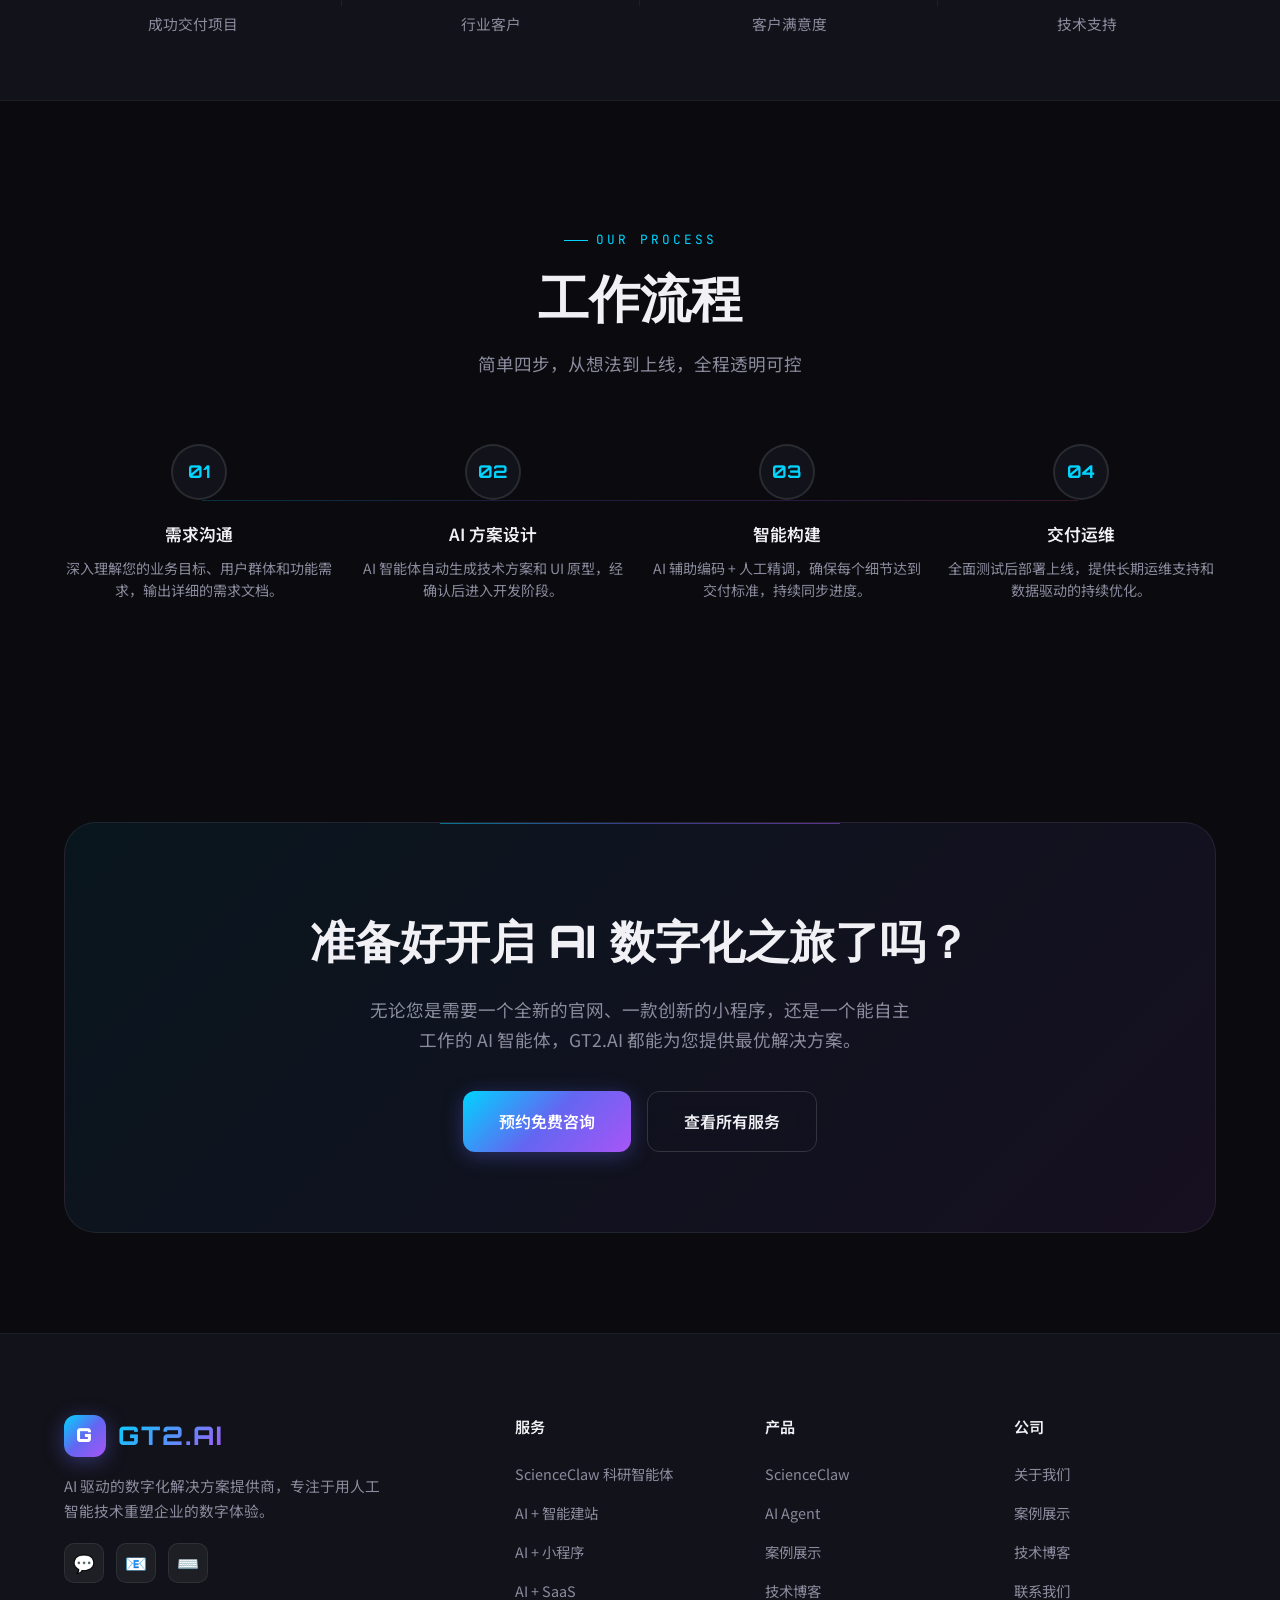
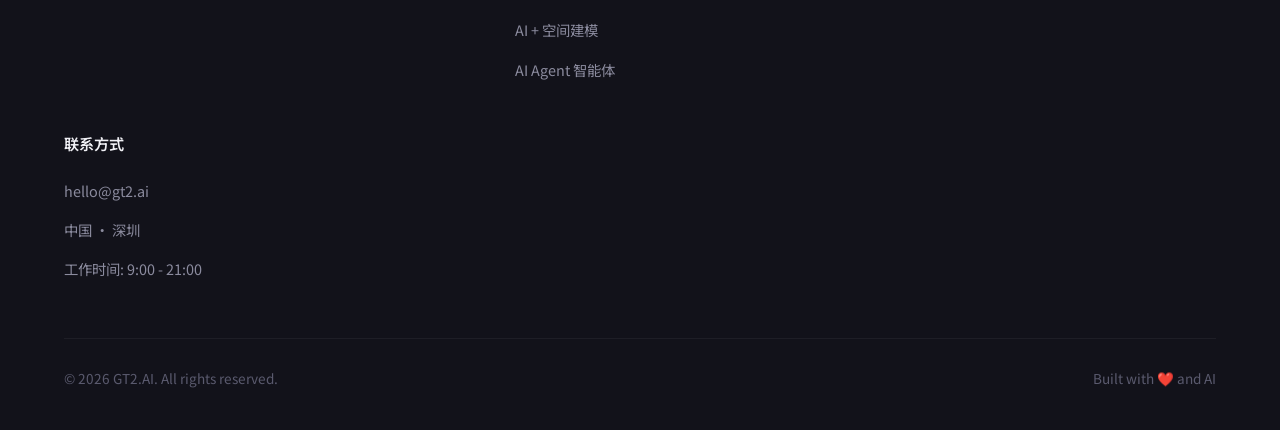
==== commit 1b164b5c: "Add files via upload" ====
--- a/index.html
+++ b/index.html
@@ -1,437 +1,560 @@
-<!DOCTYPE html>
-<html lang="zh-CN">
-<head>
-  <meta charset="UTF-8">
-  <meta name="viewport" content="width=device-width, initial-scale=1.0">
-  <title>GT2.AI - AI 驱动的数字化解决方案</title>
-  <meta name="description" content="GT2.AI 提供ScienceClaw科研智能体、AI建站、AI小程序、AI SaaS、AI空间建模、AI Agent智能体等全栈数字化服务，让技术赋能商业。">
-  <link rel="stylesheet" href="css/style.css">
-</head>
-<body>
-
-  <!-- Background Effects -->
-  <div class="bg-orbs">
-    <div class="bg-orb bg-orb-1"></div>
-    <div class="bg-orb bg-orb-2"></div>
-    <div class="bg-orb bg-orb-3"></div>
-  </div>
-  <div class="bg-grid"></div>
-
-  <!-- Navigation -->
-  <nav class="navbar">
-    <div class="container">
-      <a href="index.html" class="nav-logo">
-        <div class="logo-icon">G</div>
-        <span>GT2.AI</span>
-      </a>
-      <ul class="nav-links">
-        <li><a href="index.html" class="active">首页</a></li>
-        <li><a href="services.html">服务</a></li>
-        <li><a href="scienceclaw.html">ScienceClaw</a></li>
-        <li><a href="about.html">关于</a></li>
-        <li><a href="contact.html">联系</a></li>
-        <li><a href="contact.html" class="btn btn-primary nav-cta">立即咨询</a></li>
-      </ul>
-      <button class="nav-toggle" aria-label="菜单">
-        <span></span><span></span><span></span>
-      </button>
-    </div>
-  </nav>
-
-  <div class="content-wrapper">
-
-    <!-- ==================== HERO ==================== -->
-    <section class="hero" id="home">
-      <div class="hero-container">
-        <div class="hero-content">
-          <div class="hero-badge">
-            <span class="pulse-dot"></span>
-            AI 驱动 · 数字化转型专家
-          </div>
-          <h1 class="hero-title">
-            用 AI 重塑<br>
-            <span class="gradient-text highlight">数字体验</span>
-          </h1>
-          <p class="hero-desc">
-            GT2.AI 融合前沿人工智能技术，为企业提供从建站到智能体 Agent 的全链路数字化解决方案，让每一个项目都成为标杆。
-          </p>
-          <div class="hero-actions">
-            <a href="services.html" class="btn btn-primary">
-              探索服务 →
-            </a>
-            <a href="contact.html" class="btn btn-outline">
-              免费咨询
-            </a>
-          </div>
-          <div class="hero-stats">
-            <div class="hero-stat">
-              <div class="hero-stat-value">200+</div>
-              <div class="hero-stat-label">成功交付项目</div>
-            </div>
-            <div class="hero-stat">
-              <div class="hero-stat-value">99%</div>
-              <div class="hero-stat-label">客户满意度</div>
-            </div>
-            <div class="hero-stat">
-              <div class="hero-stat-value">6大</div>
-              <div class="hero-stat-label">核心产品线</div>
-            </div>
-          </div>
-        </div>
-        <div class="hero-visual">
-          <div class="hero-glow-bg"></div>
-          <div class="hero-globe-container">
-            <div class="hero-globe">
-              <div class="globe-ring globe-ring-1"></div>
-              <div class="globe-ring globe-ring-2"></div>
-              <div class="globe-ring globe-ring-3"></div>
-              <div class="globe-dots">
-                <div class="globe-dot"></div>
-                <div class="globe-dot"></div>
-                <div class="globe-dot"></div>
-                <div class="globe-dot"></div>
-                <div class="globe-dot"></div>
-                <div class="globe-dot"></div>
-                <div class="globe-dot"></div>
-                <div class="globe-dot"></div>
-              </div>
-            </div>
-            <div class="floating-icon fi-1">🌐</div>
-            <div class="floating-icon fi-2">📱</div>
-            <div class="floating-icon fi-3">☁️</div>
-            <div class="floating-icon fi-4">🏗️</div>
-            <div class="floating-icon" style="top:50%;right:-20px;background:rgba(16,185,129,0.9);animation:float-icon 6s ease-in-out infinite -3s;color:#fff;font-size:1.5rem;">🤖</div>
-            <div class="floating-icon fi-5">🤖</div>
-          </div>
-        </div>
-      </div>
-    </section>
-
-    <!-- ==================== SERVICES ==================== -->
-    <section class="section" id="services">
-      <div class="container">
-          <div class="section-header animate-on-scroll">
-            <div class="section-label">Our Services</div>
-            <h2 class="section-title gradient-text">六大核心服务</h2>
-            <p class="section-desc">AI 赋能的全方位数字化解决方案，覆盖科研智能体、建站、小程序、SaaS、空间建模和智能体六大领域</p>
-          </div>
-        <div class="services-grid">
-          
-          <!-- ScienceClaw - 首位核心服务 -->
-          <div class="service-card sc-0 animate-on-scroll delay-1">
-            <div class="service-icon si-0">🔬</div>
-            <h3>ScienceClaw 科研智能体</h3>
-            <p>企业级科研 AI 智能体平台，支持多模态推理、自主决策、全栈国产化。为科研机构、高校、企业研发部门提供端到端智能科研解决方案。</p>
-            <div class="service-tags">
-              <span class="service-tag">科研优先</span>
-              <span class="service-tag">自主可控</span>
-              <span class="service-tag">全栈国产</span>
-            </div>
-            <a href="scienceclaw.html" class="service-link">
-              了解详情
-              <svg viewBox="0 0 16 16" fill="none"><path d="M3 8h10M9 4l4 4-4 4" stroke="currentColor" stroke-width="2" stroke-linecap="round" stroke-linejoin="round"/></svg>
-            </a>
-          </div>
-          
-          <div class="service-card sc-1 animate-on-scroll delay-2">
-            <div class="service-icon si-1">🌐</div>
-            <h3>AI + 智能建站</h3>
-            <p>基于 AI 的全栈网站建设服务，支持企业官网、电商、落地页等多种场景。智能体自动生成代码、设计页面，大幅缩短开发周期。</p>
-            <div class="service-tags">
-              <span class="service-tag">智能体驱动</span>
-              <span class="service-tag">响应式设计</span>
-              <span class="service-tag">SEO优化</span>
-            </div>
-            <a href="services.html#ai-build" class="service-link">
-              了解详情
-              <svg viewBox="0 0 16 16" fill="none"><path d="M3 8h10M9 4l4 4-4 4" stroke="currentColor" stroke-width="2" stroke-linecap="round" stroke-linejoin="round"/></svg>
-            </a>
-          </div>
-
-          <div class="service-card sc-2 animate-on-scroll delay-2">
-            <div class="service-icon si-2">📱</div>
-            <h3>AI + 小程序</h3>
-            <p>微信/支付宝/抖音多平台小程序开发，AI 辅助 UI 设计和业务逻辑实现。快速上线，低成本运营，触达海量用户。</p>
-            <div class="service-tags">
-              <span class="service-tag">多平台适配</span>
-              <span class="service-tag">AI UI设计</span>
-              <span class="service-tag">快速迭代</span>
-            </div>
-            <a href="services.html#ai-miniapp" class="service-link">
-              了解详情
-              <svg viewBox="0 0 16 16" fill="none"><path d="M3 8h10M9 4l4 4-4 4" stroke="currentColor" stroke-width="2" stroke-linecap="round" stroke-linejoin="round"/></svg>
-            </a>
-          </div>
-
-          <div class="service-card sc-3 animate-on-scroll delay-3">
-            <div class="service-icon si-3">☁️</div>
-            <h3>AI + SaaS 平台</h3>
-            <p>定制化 SaaS 产品开发与部署，集成 AI 能力实现智能化业务流程。从需求分析到上线运维，提供一站式服务。</p>
-            <div class="service-tags">
-              <span class="service-tag">云端架构</span>
-              <span class="service-tag">AI 集成</span>
-              <span class="service-tag">弹性扩展</span>
-            </div>
-            <a href="services.html#ai-saas" class="service-link">
-              了解详情
-              <svg viewBox="0 0 16 16" fill="none"><path d="M3 8h10M9 4l4 4-4 4" stroke="currentColor" stroke-width="2" stroke-linecap="round" stroke-linejoin="round"/></svg>
-            </a>
-          </div>
-
-          <div class="service-card sc-4 animate-on-scroll delay-4">
-            <div class="service-icon si-4">🏗️</div>
-            <h3>AI + 空间建模</h3>
-            <p>利用 AI 技术进行三维空间建模与可视化，适用于建筑设计、室内设计、虚拟展厅等场景。智能渲染，沉浸式体验。</p>
-            <div class="service-tags">
-              <span class="service-tag">3D 建模</span>
-              <span class="service-tag">VR/AR</span>
-              <span class="service-tag">实时渲染</span>
-            </div>
-            <a href="services.html#ai-modeling" class="service-link">
-              了解详情
-              <svg viewBox="0 0 16 16" fill="none"><path d="M3 8h10M9 4l4 4-4 4" stroke="currentColor" stroke-width="2" stroke-linecap="round" stroke-linejoin="round"/></svg>
-            </a>
-          </div>
-
-          <div class="service-card sc-5 animate-on-scroll delay-1">
-            <div class="service-icon si-5">🤖</div>
-            <h3>AI Agent 智能体</h3>
-            <p>面向垂直行业的 AI 智能体解决方案，深度理解业务场景，实现自动化流程、智能客服与决策辅助，助力企业降本提效。</p>
-            <div class="service-tags">
-              <span class="service-tag">行业垂直</span>
-              <span class="service-tag">降本提效</span>
-              <span class="service-tag">自主决策</span>
-            </div>
-            <a href="services.html#ai-agent" class="service-link">
-              了解详情
-              <svg viewBox="0 0 16 16" fill="none"><path d="M3 8h10M9 4l4 4-4 4" stroke="currentColor" stroke-width="2" stroke-linecap="round" stroke-linejoin="round"/></svg>
-            </a>
-          </div>
-
-        </div>
-      </div>
-    </section>
-
-    <!-- ==================== FEATURES / WHY US ==================== -->
-    <section class="section" id="features">
-      <div class="container">
-        <div class="features-showcase">
-          <div class="feature-visual animate-on-scroll">
-            <div class="feature-terminal">
-              <div class="terminal-header">
-                <div class="terminal-dot td-red"></div>
-                <div class="terminal-dot td-yellow"></div>
-                <div class="terminal-dot td-green"></div>
-                <div class="terminal-title">gt2-ai-cli v2.0</div>
-              </div>
-              <div class="terminal-body">
-                <div class="terminal-line">$ <span class="tc">gt2ai</span> <span class="tp">build</span> <span class="flag">--type</span> website <span class="flag">--with</span> ai</div>
-                <div class="terminal-line output">→ 正在分析需求...</div>
-                <div class="terminal-line output">→ AI 架构师正在设计方案...</div>
-                <div class="terminal-line output">→ 智能体开始编码...</div>
-                <div class="terminal-line output">→ 自动化测试通过 ✓</div>
-                <div class="terminal-line success">✅ 网站已部署到生产环境 (耗时: 2h)</div>
-                <div class="terminal-line">$ <span class="tcursr"></span></div>
-              </div>
-            </div>
-          </div>
-          <div class="feature-list">
-            <div class="section-header" style="text-align:left;">
-              <div class="section-label">Why GT2.AI</div>
-              <h2 class="section-title">为什么选择我们？</h2>
-              <p class="section-desc">我们不只是建站，我们用 AI 重新定义了数字化交付的标准。</p>
-            </div>
-            
-            <div class="feature-item animate-on-scroll delay-1">
-              <div class="feature-num">01</div>
-              <div class="feature-info">
-                <h4>AI 智能体驱动</h4>
-                <p>基于大语言模型的智能体系统，自动化完成需求分析、方案设计和代码生成，效率提升 10 倍以上。</p>
-              </div>
-            </div>
-            
-            <div class="feature-item animate-on-scroll delay-2">
-              <div class="feature-num">02</div>
-              <div class="feature-info">
-                <h4>极速交付周期</h4>
-                <p>传统需要数周的项目，我们可以在数天内完成从概念到上线的全过程，且质量不打折。</p>
-              </div>
-            </div>
-            
-            <div class="feature-item animate-on-scroll delay-3">
-              <div class="feature-num">03</div>
-              <div class="feature-info">
-                <h4>端到端服务</h4>
-                <p>从需求调研、UI 设计、前后端开发到部署运维，提供完整的生命周期管理，让您无后顾之忧。</p>
-              </div>
-            </div>
-            
-            <div class="feature-item animate-on-scroll delay-4">
-              <div class="feature-num">04</div>
-              <div class="feature-info">
-                <h4>持续迭代进化</h4>
-                <p>交付不是终点，我们持续跟进运营数据，利用 AI 分析用户行为，不断优化产品和体验。</p>
-              </div>
-            </div>
-          </div>
-        </div>
-      </div>
-    </section>
-
-    <!-- ==================== STATS BAR ==================== -->
-    <section class="stats-bar">
-      <div class="container">
-        <div class="stats-grid">
-          <div class="stat-item animate-on-scroll">
-            <div class="stat-number">200+</div>
-            <div class="stat-label">成功交付项目</div>
-          </div>
-          <div class="stat-item animate-on-scroll delay-1">
-            <div class="stat-number">50+</div>
-            <div class="stat-label">行业客户</div>
-          </div>
-          <div class="stat-item animate-on-scroll delay-2">
-            <div class="stat-number">99%</div>
-            <div class="stat-label">客户满意度</div>
-          </div>
-          <div class="stat-item animate-on-scroll delay-3">
-            <div class="stat-number">24/7</div>
-            <div class="stat-label">技术支持</div>
-          </div>
-        </div>
-      </div>
-    </section>
-
-    <!-- ==================== PROCESS ==================== -->
-    <section class="section" id="process">
-      <div class="container">
-        <div class="section-header animate-on-scroll">
-          <div class="section-label">Our Process</div>
-          <h2 class="section-title">工作流程</h2>
-          <p class="section-desc">简单四步，从想法到上线，全程透明可控</p>
-        </div>
-        <div class="process-timeline">
-          <div class="process-step animate-on-scroll delay-1">
-            <div class="process-step-num">01</div>
-            <h4>需求沟通</h4>
-            <p>深入理解您的业务目标、用户群体和功能需求，输出详细的需求文档。</p>
-          </div>
-          <div class="process-step animate-on-scroll delay-2">
-            <div class="process-step-num">02</div>
-            <h4>AI 方案设计</h4>
-            <p>AI 智能体自动生成技术方案和 UI 原型，经确认后进入开发阶段。</p>
-          </div>
-          <div class="process-step animate-on-scroll delay-3">
-            <div class="process-step-num">03</div>
-            <h4>智能构建</h4>
-            <p>AI 辅助编码 + 人工精调，确保每个细节达到交付标准，持续同步进度。</p>
-          </div>
-          <div class="process-step animate-on-scroll delay-4">
-            <div class="process-step-num">04</div>
-            <h4>交付运维</h4>
-            <p>全面测试后部署上线，提供长期运维支持和数据驱动的持续优化。</p>
-          </div>
-        </div>
-      </div>
-    </section>
-
-    <!-- ==================== CTA ==================== -->
-    <section class="cta-section">
-      <div class="container">
-        <div class="cta-box animate-on-scroll">
-          <div class="cta-glow"></div>
-          <h2 class="cta-title">准备好开启 AI 数字化之旅了吗？</h2>
-          <p class="cta-desc">无论您是需要一个全新的官网、一款创新的小程序，还是一个能自主工作的 AI 智能体，GT2.AI 都能为您提供最优解决方案。</p>
-          <div style="display:flex;gap:16px;justify-content:center;position:relative;z-index:1;">
-            <a href="contact.html" class="btn btn-primary">预约免费咨询</a>
-            <a href="services.html" class="btn btn-outline">查看所有服务</a>
-          </div>
-        </div>
-      </div>
-    </section>
-
-  </div><!-- end content-wrapper -->
-
-  <!-- ==================== FOOTER ==================== -->
-  <footer class="footer">
-    <div class="container">
-      <div class="footer-grid">
-        <div class="footer-brand">
-          <a href="index.html" class="nav-logo">
-            <div class="logo-icon">G</div>
-            <span>GT2.AI</span>
-          </a>
-          <p>AI 驱动的数字化解决方案提供商，专注于用人工智能技术重塑企业的数字体验。</p>
-          <div class="footer-social">
-            <a href="#" title="微信">💬</a>
-            <a href="#" title="邮箱">📧</a>
-            <a href="#" title="GitHub">⌨️</a>
-          </div>
-        </div>
-        <div class="footer-col">
-          <h4>服务</h4>
-          <ul>
-            <li><a href="scienceclaw.html">ScienceClaw 科研智能体</a></li>
-            <li><a href="services.html#ai-build">AI + 智能建站</a></li>
-            <li><a href="services.html#ai-miniapp">AI + 小程序</a></li>
-            <li><a href="services.html#ai-saas">AI + SaaS</a></li>
-            <li><a href="services.html#ai-modeling">AI + 空间建模</a></li>
-            <li><a href="services.html#ai-agent">AI Agent 智能体</a></li>
-          </ul>
-        </div>
-        <div class="footer-col">
-          <h4>产品</h4>
-          <ul>
-            <li><a href="scienceclaw.html">ScienceClaw</a></li>
-            <li><a href="services.html#ai-agent">AI Agent</a></li>
-            <li><a href="#">案例展示</a></li>
-            <li><a href="#">技术博客</a></li>
-          </ul>
-        </div>
-        <div class="footer-col">
-          <h4>公司</h4>
-          <ul>
-            <li><a href="about.html">关于我们</a></li>
-            <li><a href="cases.html">案例展示</a></li>
-            <li><a href="#">技术博客</a></li>
-            <li><a href="contact.html">联系我们</a></li>
-          </ul>
-        </div>
-        <div class="footer-col">
-          <h4>联系方式</h4>
-          <ul>
-            <li><a href="mailto:hello@gt2.ai">hello@gt2.ai</a></li>
-            <li><a href="#">中国 · 深圳</a></li>
-            <li><a href="#">工作时间: 9:00 - 21:00</a></li>
-          </ul>
-        </div>
-      </div>
-      <div class="footer-bottom">
-        <span>&copy; 2026 GT2.AI. All rights reserved.</span>
-        <span>Built with ❤️ and AI</span>
-      </div>
-    </div>
-  </footer>
-
-  <!-- Side WeChat Customer Service -->
-  <div class="side-contact">
-    <button class="side-contact-btn" aria-label="微信咨询">
-      <svg viewBox="0 0 24 24" fill="currentColor"><path d="M8.691 2.188C3.891 2.188 0 5.476 0 9.53c0 2.212 1.17 4.203 3.002 5.55a.59.59 0 0 1 .213.665l-.39 1.48c-.019.07-.048.141-.048.213 0 .163.13.295.29.295a.326.326 0 0 0 .167-.054l1.903-1.114a.864.864 0 0 1 .717-.098 10.16 10.16 0 0 0 2.837.403c.276 0 .543-.027.811-.05a6.093 6.093 0 0 1-.249-1.7c0-3.685 3.37-6.676 7.517-6.676.265 0 .524.019.783.038C16.98 4.746 13.177 2.188 8.691 2.188zm-2.46 4.84a1.01 1.01 0 1 1 0 2.022 1.01 1.01 0 0 1 0-2.022zm4.908 0a1.01 1.01 0 1 1 0 2.022 1.01 1.01 0 0 1 0-2.022zm4.826 3.278c-3.57 0-6.468 2.554-6.468 5.7 0 3.148 2.898 5.7 6.468 5.7a8.34 8.34 0 0 0 2.343-.332.714.714 0 0 1 .594.08l1.574.922a.27.27 0 0 0 .138.045c.133 0 .24-.108.24-.242a.54.54 0 0 0-.04-.175l-.322-1.224a.487.487 0 0 1 .176-.55c1.517-1.114 2.493-2.779 2.493-4.624 0-3.146-2.897-5.7-6.468-5.7zm-2.28 3.39a.865.865 0 1 1 0 1.73.865.865 0 0 1 0-1.73zm4.56 0a.865.865 0 1 1 0 1.73.865.865 0 0 1 0-1.73z"/></svg>
-      <span class="side-contact-tooltip">微信咨询</span>
-    </button>
-    <div class="side-contact-panel">
-      <div class="side-contact-header">
-        <span>扫码联系微信客服</span>
-        <button class="side-contact-close" aria-label="关闭">&times;</button>
-      </div>
-      <div class="side-contact-body">
-        <img src="images/wechat-qr.jpg" alt="微信客服二维码" class="side-contact-qr">
-        <p class="side-contact-hint">微信扫一扫，立即咨询</p>
-        <p class="side-contact-subhint">工作日 9:00 - 21:00 在线</p>
-      </div>
-    </div>
-  </div>
-
-  <script src="js/main.js"></script>
-</body>
-</html>
+<!DOCTYPE html>
+<html lang="zh-CN">
+<head>
+  <meta charset="UTF-8">
+  <meta name="viewport" content="width=device-width, initial-scale=1.0">
+  <title>GT2.AI - AI 驱动的数字化解决方案</title>
+  <meta name="description" content="GT2.AI 以ScienceClaw科研智能体和AI Agent为核心，提供全栈数字化解决方案，让AI驱动业务进化。">
+  <link rel="stylesheet" href="css/style.css">
+</head>
+<body>
+
+  <!-- Background Effects -->
+  <div class="bg-orbs">
+    <div class="bg-orb bg-orb-1"></div>
+    <div class="bg-orb bg-orb-2"></div>
+    <div class="bg-orb bg-orb-3"></div>
+  </div>
+  <div class="bg-grid"></div>
+
+  <!-- Navigation -->
+  <nav class="navbar">
+    <div class="container">
+      <a href="index.html" class="nav-logo">
+        <div class="logo-icon">G</div>
+        <span>GT2.AI</span>
+      </a>
+      <ul class="nav-links">
+        <li><a href="index.html" class="active">首页</a></li>
+        <li><a href="scienceclaw.html">ScienceClaw</a></li>
+        <li><a href="services.html">服务</a></li>
+        <li><a href="about.html">关于</a></li>
+        <li><a href="contact.html">联系</a></li>
+        <li><a href="contact.html" class="btn btn-primary nav-cta">立即咨询</a></li>
+      </ul>
+      <button class="nav-toggle" aria-label="菜单">
+        <span></span><span></span><span></span>
+      </button>
+    </div>
+  </nav>
+
+  <div class="content-wrapper">
+
+    <!-- ==================== HERO ==================== -->
+    <section class="hero" id="home">
+      <div class="hero-container">
+        <div class="hero-content">
+          <div class="hero-badge">
+            <span class="pulse-dot"></span>
+            AI 驱动 · 数字化转型专家
+          </div>
+          <h1 class="hero-title">
+            用 AI 重塑<br>
+            <span class="gradient-text highlight">数字体验</span>
+          </h1>
+          <p class="hero-desc">
+            GT2.AI 以自研 ScienceClaw 科研智能体为核心，融合 AI Agent 前沿技术，为企业提供从科研智能到商业落地的全栈数字化能力，让 AI 真正驱动业务进化。
+          </p>
+          <div class="hero-actions">
+            <a href="services.html" class="btn btn-primary">
+              探索服务 →
+            </a>
+            <a href="contact.html" class="btn btn-outline">
+              免费咨询
+            </a>
+          </div>
+          <div class="hero-stats">
+            <div class="hero-stat">
+              <div class="hero-stat-value">200+</div>
+              <div class="hero-stat-label">成功交付项目</div>
+            </div>
+            <div class="hero-stat">
+              <div class="hero-stat-value">99%</div>
+              <div class="hero-stat-label">客户满意度</div>
+            </div>
+            <div class="hero-stat">
+              <div class="hero-stat-value">6大</div>
+              <div class="hero-stat-label">核心产品线</div>
+            </div>
+          </div>
+        </div>
+        <div class="hero-visual">
+          <div class="hero-glow-bg"></div>
+          <div class="hero-hex-container">
+            <!-- Rotating outer ring -->
+            <div class="hex-outer-ring"></div>
+            <!-- Connection beams -->
+            <svg class="hex-beams" viewBox="0 0 480 480" aria-hidden="true">
+              <defs>
+                <linearGradient id="beam-gold" x1="0%" y1="0%" x2="100%" y2="100%"><stop offset="0%" stop-color="rgba(245,158,11,0.6)"/><stop offset="100%" stop-color="rgba(245,158,11,0)"/></linearGradient>
+                <linearGradient id="beam-cyan" x1="0%" y1="0%" x2="100%" y2="100%"><stop offset="0%" stop-color="rgba(0,212,255,0.6)"/><stop offset="100%" stop-color="rgba(0,212,255,0)"/></linearGradient>
+                <linearGradient id="beam-purple" x1="0%" y1="0%" x2="100%" y2="100%"><stop offset="0%" stop-color="rgba(168,85,247,0.6)"/><stop offset="100%" stop-color="rgba(168,85,247,0)"/></linearGradient>
+                <linearGradient id="beam-blue" x1="0%" y1="0%" x2="100%" y2="100%"><stop offset="0%" stop-color="rgba(99,102,241,0.6)"/><stop offset="100%" stop-color="rgba(99,102,241,0)"/></linearGradient>
+                <linearGradient id="beam-pink" x1="0%" y1="0%" x2="100%" y2="100%"><stop offset="0%" stop-color="rgba(236,72,153,0.6)"/><stop offset="100%" stop-color="rgba(236,72,153,0)"/></linearGradient>
+                <linearGradient id="beam-green" x1="0%" y1="0%" x2="100%" y2="100%"><stop offset="0%" stop-color="rgba(16,185,129,0.6)"/><stop offset="100%" stop-color="rgba(16,185,129,0)"/></linearGradient>
+              </defs>
+              <line x1="240" y1="240" x2="240" y2="70" stroke="url(#beam-gold)" stroke-width="1.5" stroke-dasharray="6 4" class="beam-line beam-1"/>
+              <line x1="240" y1="240" x2="387" y2="155" stroke="url(#beam-cyan)" stroke-width="1.5" stroke-dasharray="6 4" class="beam-line beam-2"/>
+              <line x1="240" y1="240" x2="387" y2="325" stroke="url(#beam-purple)" stroke-width="1.5" stroke-dasharray="6 4" class="beam-line beam-3"/>
+              <line x1="240" y1="240" x2="240" y2="410" stroke="url(#beam-blue)" stroke-width="1.5" stroke-dasharray="6 4" class="beam-line beam-4"/>
+              <line x1="240" y1="240" x2="93" y2="325" stroke="url(#beam-pink)" stroke-width="1.5" stroke-dasharray="6 4" class="beam-line beam-5"/>
+              <line x1="240" y1="240" x2="93" y2="155" stroke="url(#beam-green)" stroke-width="1.5" stroke-dasharray="6 4" class="beam-line beam-6"/>
+              <!-- Traveling particles -->
+              <circle r="3" fill="#f59e0b" class="hex-particle p-1"><animateMotion dur="2.5s" repeatCount="indefinite" path="M240,240 L240,70"/></circle>
+              <circle r="3" fill="#00d4ff" class="hex-particle p-2"><animateMotion dur="2.5s" repeatCount="indefinite" begin="0.4s" path="M240,240 L387,155"/></circle>
+              <circle r="3" fill="#a855f7" class="hex-particle p-3"><animateMotion dur="2.5s" repeatCount="indefinite" begin="0.8s" path="M240,240 L387,325"/></circle>
+              <circle r="3" fill="#6366f1" class="hex-particle p-4"><animateMotion dur="2.5s" repeatCount="indefinite" begin="1.2s" path="M240,240 L240,410"/></circle>
+              <circle r="3" fill="#ec4899" class="hex-particle p-5"><animateMotion dur="2.5s" repeatCount="indefinite" begin="1.6s" path="M240,240 L93,325"/></circle>
+              <circle r="3" fill="#10b981" class="hex-particle p-6"><animateMotion dur="2.5s" repeatCount="indefinite" begin="2.0s" path="M240,240 L93,155"/></circle>
+            </svg>
+            <!-- Central AI Core -->
+            <div class="hex-core">
+              <svg viewBox="0 0 80 80" class="hex-core-svg">
+                <defs>
+                  <linearGradient id="coreGrad" x1="0%" y1="0%" x2="100%" y2="100%">
+                    <stop offset="0%" stop-color="#00d4ff"/>
+                    <stop offset="50%" stop-color="#6366f1"/>
+                    <stop offset="100%" stop-color="#a855f7"/>
+                  </linearGradient>
+                </defs>
+                <polygon points="40,4 72,22 72,58 40,76 8,58 8,22" fill="none" stroke="url(#coreGrad)" stroke-width="2" opacity="0.8"/>
+                <polygon points="40,14 62,26 62,54 40,66 18,54 18,26" fill="none" stroke="url(#coreGrad)" stroke-width="1" opacity="0.4"/>
+                <circle cx="40" cy="40" r="8" fill="url(#coreGrad)" opacity="0.9"/>
+                <circle cx="40" cy="40" r="14" fill="none" stroke="url(#coreGrad)" stroke-width="0.5" opacity="0.3"/>
+              </svg>
+              <div class="hex-core-pulse"></div>
+            </div>
+            <!-- Service Nodes -->
+            <div class="hex-node hn-1" data-service="ScienceClaw">
+              <div class="hex-node-inner" style="--node-color:#f59e0b;">
+                <svg viewBox="0 0 24 24" fill="none" stroke="currentColor" stroke-width="1.8" stroke-linecap="round" stroke-linejoin="round"><path d="M2 12h20"/><path d="M20 12v6a2 2 0 0 1-2 2H6a2 2 0 0 1-2-2v-6"/><path d="M12 2v10"/><path d="m8 6 4-4 4 4"/></svg>
+              </div>
+              <span class="hex-node-label">ScienceClaw</span>
+            </div>
+            <div class="hex-node hn-2" data-service="AI建站">
+              <div class="hex-node-inner" style="--node-color:#00d4ff;">
+                <svg viewBox="0 0 24 24" fill="none" stroke="currentColor" stroke-width="1.8" stroke-linecap="round" stroke-linejoin="round"><circle cx="12" cy="12" r="10"/><path d="M2 12h20"/><path d="M12 2a15.3 15.3 0 0 1 4 10 15.3 15.3 0 0 1-4 10 15.3 15.3 0 0 1-4-10 15.3 15.3 0 0 1 4-10z"/></svg>
+              </div>
+              <span class="hex-node-label">AI + 建站</span>
+            </div>
+            <div class="hex-node hn-3" data-service="AI小程序">
+              <div class="hex-node-inner" style="--node-color:#a855f7;">
+                <svg viewBox="0 0 24 24" fill="none" stroke="currentColor" stroke-width="1.8" stroke-linecap="round" stroke-linejoin="round"><rect x="5" y="2" width="14" height="20" rx="2" ry="2"/><path d="M12 18h.01"/></svg>
+              </div>
+              <span class="hex-node-label">AI + 小程序</span>
+            </div>
+            <div class="hex-node hn-4" data-service="AI SaaS">
+              <div class="hex-node-inner" style="--node-color:#6366f1;">
+                <svg viewBox="0 0 24 24" fill="none" stroke="currentColor" stroke-width="1.8" stroke-linecap="round" stroke-linejoin="round"><path d="M18 10h-1.26A8 8 0 1 0 9 20h9a5 5 0 0 0 0-10z"/></svg>
+              </div>
+              <span class="hex-node-label">AI + SaaS</span>
+            </div>
+            <div class="hex-node hn-5" data-service="AI建模">
+              <div class="hex-node-inner" style="--node-color:#ec4899;">
+                <svg viewBox="0 0 24 24" fill="none" stroke="currentColor" stroke-width="1.8" stroke-linecap="round" stroke-linejoin="round"><path d="m21.12 6.4-6.05-4.06a2 2 0 0 0-2.17-.05L2.95 8.41a2 2 0 0 0-.95 1.7v5.82a2 2 0 0 0 .88 1.66l6.05 4.07a2 2 0 0 0 2.17.05l9.95-6.12a2 2 0 0 0 .95-1.7V8.06a2 2 0 0 0-.88-1.66Z"/><path d="M10 22v-8"/><path d="M10 12 2.5 7"/><path d="M10 12l9.5-5.5"/></svg>
+              </div>
+              <span class="hex-node-label">AI + 空间建模</span>
+            </div>
+            <div class="hex-node hn-6" data-service="AI Agent">
+              <div class="hex-node-inner" style="--node-color:#10b981;">
+                <svg viewBox="0 0 24 24" fill="none" stroke="currentColor" stroke-width="1.8" stroke-linecap="round" stroke-linejoin="round"><rect x="3" y="3" width="18" height="18" rx="2" ry="2"/><path d="M9 9h6v6H9z"/><path d="M9 1v3"/><path d="M15 1v3"/><path d="M9 20v3"/><path d="M15 20v3"/><path d="M20 9h3"/><path d="M20 14h3"/><path d="M1 9h3"/><path d="M1 14h3"/></svg>
+              </div>
+              <span class="hex-node-label">AI Agent</span>
+            </div>
+          </div>
+        </div>
+      </div>
+    </section>
+
+    <!-- ==================== CORE POSITIONING ==================== -->
+    <section class="section" id="core-positioning">
+      <div class="container">
+        <div class="section-header animate-on-scroll">
+          <div class="section-label">Core Advantages</div>
+          <h2 class="section-title gradient-text">为什么选择 GT2.AI？</h2>
+          <p class="section-desc">以 ScienceClaw 科研智能体和 AI Agent 为双引擎，打造从科研到商业的全链路 AI 能力</p>
+        </div>
+        <div class="core-grid">
+          
+          <!-- Core 1: ScienceClaw -->
+          <div class="core-card animate-on-scroll delay-1">
+            <div class="core-icon" style="--core-color:#f59e0b;">
+              <svg viewBox="0 0 48 48" fill="none">
+                <circle cx="24" cy="24" r="20" stroke="#f59e0b" stroke-width="2" opacity="0.3"/>
+                <circle cx="24" cy="24" r="12" stroke="#f59e0b" stroke-width="1.5" opacity="0.5"/>
+                <circle cx="24" cy="24" r="5" fill="#f59e0b" opacity="0.9"/>
+                <line x1="24" y1="4" x2="24" y2="19" stroke="#f59e0b" stroke-width="1" opacity="0.4"/>
+                <line x1="24" y1="29" x2="24" y2="44" stroke="#f59e0b" stroke-width="1" opacity="0.4"/>
+                <line x1="4" y1="24" x2="19" y2="24" stroke="#f59e0b" stroke-width="1" opacity="0.4"/>
+                <line x1="29" y1="24" x2="44" y2="24" stroke="#f59e0b" stroke-width="1" opacity="0.4"/>
+              </svg>
+            </div>
+            <h3 class="core-title">ScienceClaw 科研智能体</h3>
+            <p class="core-desc">自研企业级科研 AI 平台，支持多模态推理、3000+ 科研工具、全链路沙箱安全。旗下「论文虾盘」U 盘便携工作站，即插即用。</p>
+            <a href="scienceclaw.html" class="core-link">了解 ScienceClaw →</a>
+          </div>
+          
+          <!-- Core 2: AI Agent -->
+          <div class="core-card animate-on-scroll delay-2">
+            <div class="core-icon" style="--core-color:#10b981;">
+              <svg viewBox="0 0 48 48" fill="none">
+                <rect x="6" y="6" width="36" height="36" rx="8" stroke="#10b981" stroke-width="2" opacity="0.3"/>
+                <rect x="14" y="14" width="20" height="20" rx="4" stroke="#10b981" stroke-width="1.5" opacity="0.5"/>
+                <circle cx="24" cy="24" r="4" fill="#10b981" opacity="0.9"/>
+                <line x1="24" y1="6" x2="24" y2="14" stroke="#10b981" stroke-width="1" opacity="0.4"/>
+                <line x1="24" y1="34" x2="24" y2="42" stroke="#10b981" stroke-width="1" opacity="0.4"/>
+                <line x1="6" y1="24" x2="14" y2="24" stroke="#10b981" stroke-width="1" opacity="0.4"/>
+                <line x1="34" y1="24" x2="42" y2="24" stroke="#10b981" stroke-width="1" opacity="0.4"/>
+              </svg>
+            </div>
+            <h3 class="core-title">AI Agent 垂直行业</h3>
+            <p class="core-desc">面向物流、科研、电商等垂直行业的 AI 智能体解决方案，深度理解业务场景，实现自动化流程与智能决策，助力企业降本提效。</p>
+            <a href="services.html#ai-agent" class="core-link">了解 AI Agent →</a>
+          </div>
+          
+          <!-- Core 3: Full Stack -->
+          <div class="core-card animate-on-scroll delay-3">
+            <div class="core-icon" style="--core-color:#6366f1;">
+              <svg viewBox="0 0 48 48" fill="none">
+                <path d="M24 4 L40 14 L40 34 L24 44 L8 34 L8 14 Z" stroke="#6366f1" stroke-width="2" opacity="0.3"/>
+                <path d="M24 12 L32 17 L32 31 L24 36 L16 31 L16 17 Z" stroke="#6366f1" stroke-width="1.5" opacity="0.5"/>
+                <circle cx="24" cy="24" r="3" fill="#6366f1" opacity="0.9"/>
+              </svg>
+            </div>
+            <h3 class="core-title">全栈交付能力</h3>
+            <p class="core-desc">从科研智能到商业落地，覆盖建站、小程序、SaaS、空间建模等六大产品线。AI 智能体驱动，极速交付，持续迭代。</p>
+            <a href="services.html" class="core-link">查看所有服务 →</a>
+          </div>
+          
+        </div>
+      </div>
+    </section>
+
+    <!-- ==================== SERVICES ==================== -->
+    <section class="section" id="services">
+      <div class="container">
+          <div class="section-header animate-on-scroll">
+            <div class="section-label">Our Services</div>
+            <h2 class="section-title gradient-text">六大核心服务</h2>
+            <p class="section-desc">AI 赋能的全方位数字化解决方案，覆盖科研智能体、建站、小程序、SaaS、空间建模和智能体六大领域</p>
+          </div>
+        <div class="services-grid">
+          
+          <!-- ScienceClaw - 首位核心服务 -->
+          <div class="service-card sc-0 animate-on-scroll delay-1">
+            <div class="service-icon si-0">🔬</div>
+            <h3>ScienceClaw 科研智能体</h3>
+            <p>企业级科研 AI 智能体平台，支持多模态推理、自主决策、全栈国产化。旗下「论文虾盘」U 盘便携工作站，即插即用，数据安全隔离。</p>
+            <div class="service-tags">
+              <span class="service-tag">科研优先</span>
+              <span class="service-tag">论文虾盘</span>
+              <span class="service-tag">自主可控</span>
+            </div>
+            <a href="scienceclaw.html" class="service-link">
+              了解详情
+              <svg viewBox="0 0 16 16" fill="none"><path d="M3 8h10M9 4l4 4-4 4" stroke="currentColor" stroke-width="2" stroke-linecap="round" stroke-linejoin="round"/></svg>
+            </a>
+          </div>
+          
+          <div class="service-card sc-1 animate-on-scroll delay-2">
+            <div class="service-icon si-1">🌐</div>
+            <h3>AI + 智能建站</h3>
+            <p>基于 AI 的全栈网站建设服务，支持企业官网、电商、落地页等多种场景。智能体自动生成代码、设计页面，大幅缩短开发周期。</p>
+            <div class="service-tags">
+              <span class="service-tag">智能体驱动</span>
+              <span class="service-tag">响应式设计</span>
+              <span class="service-tag">SEO优化</span>
+            </div>
+            <a href="services.html#ai-build" class="service-link">
+              了解详情
+              <svg viewBox="0 0 16 16" fill="none"><path d="M3 8h10M9 4l4 4-4 4" stroke="currentColor" stroke-width="2" stroke-linecap="round" stroke-linejoin="round"/></svg>
+            </a>
+          </div>
+
+          <div class="service-card sc-2 animate-on-scroll delay-2">
+            <div class="service-icon si-2">📱</div>
+            <h3>AI + 小程序</h3>
+            <p>微信/支付宝/抖音多平台小程序开发，AI 辅助 UI 设计和业务逻辑实现。快速上线，低成本运营，触达海量用户。</p>
+            <div class="service-tags">
+              <span class="service-tag">多平台适配</span>
+              <span class="service-tag">AI UI设计</span>
+              <span class="service-tag">快速迭代</span>
+            </div>
+            <a href="services.html#ai-miniapp" class="service-link">
+              了解详情
+              <svg viewBox="0 0 16 16" fill="none"><path d="M3 8h10M9 4l4 4-4 4" stroke="currentColor" stroke-width="2" stroke-linecap="round" stroke-linejoin="round"/></svg>
+            </a>
+          </div>
+
+          <div class="service-card sc-3 animate-on-scroll delay-3">
+            <div class="service-icon si-3">☁️</div>
+            <h3>AI + SaaS 平台</h3>
+            <p>定制化 SaaS 产品开发与部署，集成 AI 能力实现智能化业务流程。从需求分析到上线运维，提供一站式服务。</p>
+            <div class="service-tags">
+              <span class="service-tag">云端架构</span>
+              <span class="service-tag">AI 集成</span>
+              <span class="service-tag">弹性扩展</span>
+            </div>
+            <a href="services.html#ai-saas" class="service-link">
+              了解详情
+              <svg viewBox="0 0 16 16" fill="none"><path d="M3 8h10M9 4l4 4-4 4" stroke="currentColor" stroke-width="2" stroke-linecap="round" stroke-linejoin="round"/></svg>
+            </a>
+          </div>
+
+          <div class="service-card sc-4 animate-on-scroll delay-4">
+            <div class="service-icon si-4">🏗️</div>
+            <h3>AI + 空间建模</h3>
+            <p>利用 AI 技术进行三维空间建模与可视化，适用于建筑设计、室内设计、虚拟展厅等场景。智能渲染，沉浸式体验。</p>
+            <div class="service-tags">
+              <span class="service-tag">3D 建模</span>
+              <span class="service-tag">VR/AR</span>
+              <span class="service-tag">实时渲染</span>
+            </div>
+            <a href="services.html#ai-modeling" class="service-link">
+              了解详情
+              <svg viewBox="0 0 16 16" fill="none"><path d="M3 8h10M9 4l4 4-4 4" stroke="currentColor" stroke-width="2" stroke-linecap="round" stroke-linejoin="round"/></svg>
+            </a>
+          </div>
+
+          <div class="service-card sc-5 animate-on-scroll delay-1">
+            <div class="service-icon si-5">🤖</div>
+            <h3>AI Agent 智能体</h3>
+            <p>面向垂直行业的 AI 智能体解决方案，深度理解业务场景，实现自动化流程、智能客服与决策辅助，助力企业降本提效。</p>
+            <div class="service-tags">
+              <span class="service-tag">行业垂直</span>
+              <span class="service-tag">降本提效</span>
+              <span class="service-tag">自主决策</span>
+            </div>
+            <a href="services.html#ai-agent" class="service-link">
+              了解详情
+              <svg viewBox="0 0 16 16" fill="none"><path d="M3 8h10M9 4l4 4-4 4" stroke="currentColor" stroke-width="2" stroke-linecap="round" stroke-linejoin="round"/></svg>
+            </a>
+          </div>
+
+        </div>
+      </div>
+    </section>
+
+    <!-- ==================== FEATURES / WHY US ==================== -->
+    <section class="section" id="features">
+      <div class="container">
+        <div class="features-showcase">
+          <div class="feature-visual animate-on-scroll">
+            <div class="feature-terminal">
+              <div class="terminal-header">
+                <div class="terminal-dot td-red"></div>
+                <div class="terminal-dot td-yellow"></div>
+                <div class="terminal-dot td-green"></div>
+                <div class="terminal-title">gt2-ai-cli v2.0</div>
+              </div>
+              <div class="terminal-body">
+                <div class="terminal-line">$ <span class="tc">gt2ai</span> <span class="tp">build</span> <span class="flag">--type</span> website <span class="flag">--with</span> ai</div>
+                <div class="terminal-line output">→ 正在分析需求...</div>
+                <div class="terminal-line output">→ AI 架构师正在设计方案...</div>
+                <div class="terminal-line output">→ 智能体开始编码...</div>
+                <div class="terminal-line output">→ 自动化测试通过 ✓</div>
+                <div class="terminal-line success">✅ 网站已部署到生产环境 (耗时: 2h)</div>
+                <div class="terminal-line">$ <span class="tcursr"></span></div>
+              </div>
+            </div>
+          </div>
+          <div class="feature-list">
+            <div class="section-header" style="text-align:left;">
+              <div class="section-label">Why GT2.AI</div>
+              <h2 class="section-title">为什么选择我们？</h2>
+              <p class="section-desc">我们不只是建站，我们用 AI 重新定义了数字化交付的标准。</p>
+            </div>
+            
+            <div class="feature-item animate-on-scroll delay-1">
+              <div class="feature-num">01</div>
+              <div class="feature-info">
+                <h4>AI 智能体驱动</h4>
+                <p>基于大语言模型的智能体系统，自动化完成需求分析、方案设计和代码生成，效率提升 10 倍以上。</p>
+              </div>
+            </div>
+            
+            <div class="feature-item animate-on-scroll delay-2">
+              <div class="feature-num">02</div>
+              <div class="feature-info">
+                <h4>极速交付周期</h4>
+                <p>传统需要数周的项目，我们可以在数天内完成从概念到上线的全过程，且质量不打折。</p>
+              </div>
+            </div>
+            
+            <div class="feature-item animate-on-scroll delay-3">
+              <div class="feature-num">03</div>
+              <div class="feature-info">
+                <h4>端到端服务</h4>
+                <p>从需求调研、UI 设计、前后端开发到部署运维，提供完整的生命周期管理，让您无后顾之忧。</p>
+              </div>
+            </div>
+            
+            <div class="feature-item animate-on-scroll delay-4">
+              <div class="feature-num">04</div>
+              <div class="feature-info">
+                <h4>持续迭代进化</h4>
+                <p>交付不是终点，我们持续跟进运营数据，利用 AI 分析用户行为，不断优化产品和体验。</p>
+              </div>
+            </div>
+          </div>
+        </div>
+      </div>
+    </section>
+
+    <!-- ==================== STATS BAR ==================== -->
+    <section class="stats-bar">
+      <div class="container">
+        <div class="stats-grid">
+          <div class="stat-item animate-on-scroll">
+            <div class="stat-number">200+</div>
+            <div class="stat-label">成功交付项目</div>
+          </div>
+          <div class="stat-item animate-on-scroll delay-1">
+            <div class="stat-number">50+</div>
+            <div class="stat-label">行业客户</div>
+          </div>
+          <div class="stat-item animate-on-scroll delay-2">
+            <div class="stat-number">99%</div>
+            <div class="stat-label">客户满意度</div>
+          </div>
+          <div class="stat-item animate-on-scroll delay-3">
+            <div class="stat-number">24/7</div>
+            <div class="stat-label">技术支持</div>
+          </div>
+        </div>
+      </div>
+    </section>
+
+    <!-- ==================== PROCESS ==================== -->
+    <section class="section" id="process">
+      <div class="container">
+        <div class="section-header animate-on-scroll">
+          <div class="section-label">Our Process</div>
+          <h2 class="section-title">工作流程</h2>
+          <p class="section-desc">简单四步，从想法到上线，全程透明可控</p>
+        </div>
+        <div class="process-timeline">
+          <div class="process-step animate-on-scroll delay-1">
+            <div class="process-step-num">01</div>
+            <h4>需求沟通</h4>
+            <p>深入理解您的业务目标、用户群体和功能需求，输出详细的需求文档。</p>
+          </div>
+          <div class="process-step animate-on-scroll delay-2">
+            <div class="process-step-num">02</div>
+            <h4>AI 方案设计</h4>
+            <p>AI 智能体自动生成技术方案和 UI 原型，经确认后进入开发阶段。</p>
+          </div>
+          <div class="process-step animate-on-scroll delay-3">
+            <div class="process-step-num">03</div>
+            <h4>智能构建</h4>
+            <p>AI 辅助编码 + 人工精调，确保每个细节达到交付标准，持续同步进度。</p>
+          </div>
+          <div class="process-step animate-on-scroll delay-4">
+            <div class="process-step-num">04</div>
+            <h4>交付运维</h4>
+            <p>全面测试后部署上线，提供长期运维支持和数据驱动的持续优化。</p>
+          </div>
+        </div>
+      </div>
+    </section>
+
+    <!-- ==================== CTA ==================== -->
+    <section class="cta-section">
+      <div class="container">
+        <div class="cta-box animate-on-scroll">
+          <div class="cta-glow"></div>
+          <h2 class="cta-title">准备好开启 AI 数字化之旅了吗？</h2>
+          <p class="cta-desc">无论您是需要一个全新的官网、一款创新的小程序，还是一个能自主工作的 AI 智能体，GT2.AI 都能为您提供最优解决方案。</p>
+          <div style="display:flex;gap:16px;justify-content:center;position:relative;z-index:1;">
+            <a href="contact.html" class="btn btn-primary">预约免费咨询</a>
+            <a href="services.html" class="btn btn-outline">查看所有服务</a>
+          </div>
+        </div>
+      </div>
+    </section>
+
+  </div><!-- end content-wrapper -->
+
+  <!-- ==================== FOOTER ==================== -->
+  <footer class="footer">
+    <div class="container">
+      <div class="footer-grid">
+        <div class="footer-brand">
+          <a href="index.html" class="nav-logo">
+            <div class="logo-icon">G</div>
+            <span>GT2.AI</span>
+          </a>
+          <p>AI 驱动的数字化解决方案提供商，专注于用人工智能技术重塑企业的数字体验。</p>
+          <div class="footer-social">
+            <a href="#" title="微信">💬</a>
+            <a href="#" title="邮箱">📧</a>
+            <a href="#" title="GitHub">⌨️</a>
+          </div>
+        </div>
+        <div class="footer-col">
+          <h4>服务</h4>
+          <ul>
+            <li><a href="scienceclaw.html">ScienceClaw 科研智能体</a></li>
+            <li><a href="services.html#ai-build">AI + 智能建站</a></li>
+            <li><a href="services.html#ai-miniapp">AI + 小程序</a></li>
+            <li><a href="services.html#ai-saas">AI + SaaS</a></li>
+            <li><a href="services.html#ai-modeling">AI + 空间建模</a></li>
+            <li><a href="services.html#ai-agent">AI Agent 智能体</a></li>
+          </ul>
+        </div>
+        <div class="footer-col">
+          <h4>产品</h4>
+          <ul>
+            <li><a href="scienceclaw.html">ScienceClaw</a></li>
+            <li><a href="services.html#ai-agent">AI Agent</a></li>
+            <li><a href="#">案例展示</a></li>
+            <li><a href="#">技术博客</a></li>
+          </ul>
+        </div>
+        <div class="footer-col">
+          <h4>公司</h4>
+          <ul>
+            <li><a href="about.html">关于我们</a></li>
+            <li><a href="cases.html">案例展示</a></li>
+            <li><a href="#">技术博客</a></li>
+            <li><a href="contact.html">联系我们</a></li>
+          </ul>
+        </div>
+        <div class="footer-col">
+          <h4>联系方式</h4>
+          <ul>
+            <li><a href="mailto:hello@gt2.ai">hello@gt2.ai</a></li>
+            <li><a href="#">中国 · 深圳</a></li>
+            <li><a href="#">工作时间: 9:00 - 21:00</a></li>
+          </ul>
+        </div>
+      </div>
+      <div class="footer-bottom">
+        <span>&copy; 2026 GT2.AI. All rights reserved.</span>
+        <span>Built with ❤️ and AI</span>
+      </div>
+    </div>
+  </footer>
+
+  <!-- Side WeChat Customer Service -->
+  <div class="side-contact">
+    <button class="side-contact-btn" aria-label="微信咨询">
+      <svg viewBox="0 0 24 24" fill="currentColor"><path d="M8.691 2.188C3.891 2.188 0 5.476 0 9.53c0 2.212 1.17 4.203 3.002 5.55a.59.59 0 0 1 .213.665l-.39 1.48c-.019.07-.048.141-.048.213 0 .163.13.295.29.295a.326.326 0 0 0 .167-.054l1.903-1.114a.864.864 0 0 1 .717-.098 10.16 10.16 0 0 0 2.837.403c.276 0 .543-.027.811-.05a6.093 6.093 0 0 1-.249-1.7c0-3.685 3.37-6.676 7.517-6.676.265 0 .524.019.783.038C16.98 4.746 13.177 2.188 8.691 2.188zm-2.46 4.84a1.01 1.01 0 1 1 0 2.022 1.01 1.01 0 0 1 0-2.022zm4.908 0a1.01 1.01 0 1 1 0 2.022 1.01 1.01 0 0 1 0-2.022zm4.826 3.278c-3.57 0-6.468 2.554-6.468 5.7 0 3.148 2.898 5.7 6.468 5.7a8.34 8.34 0 0 0 2.343-.332.714.714 0 0 1 .594.08l1.574.922a.27.27 0 0 0 .138.045c.133 0 .24-.108.24-.242a.54.54 0 0 0-.04-.175l-.322-1.224a.487.487 0 0 1 .176-.55c1.517-1.114 2.493-2.779 2.493-4.624 0-3.146-2.897-5.7-6.468-5.7zm-2.28 3.39a.865.865 0 1 1 0 1.73.865.865 0 0 1 0-1.73zm4.56 0a.865.865 0 1 1 0 1.73.865.865 0 0 1 0-1.73z"/></svg>
+      <span class="side-contact-tooltip">微信咨询</span>
+    </button>
+    <div class="side-contact-panel">
+      <div class="side-contact-header">
+        <span>扫码联系微信客服</span>
+        <button class="side-contact-close" aria-label="关闭">&times;</button>
+      </div>
+      <div class="side-contact-body">
+        <img src="images/wechat-qr.jpg" alt="微信客服二维码" class="side-contact-qr">
+        <p class="side-contact-hint">微信扫一扫，立即咨询</p>
+        <p class="side-contact-subhint">工作日 9:00 - 21:00 在线</p>
+      </div>
+    </div>
+  </div>
+
+  <script src="js/main.js"></script>
+</body>
+</html>
--- a/css/style.css
+++ b/css/style.css
@@ -0,0 +1,820 @@
+/* ============================================
+   GT2.AI - Global Style System
+   现代科技感 AI 品牌官网
+   ============================================ */
+
+/* ---------- Google Fonts Import ---------- */
+@import url('https://fonts.googleapis.com/css2?family=Orbitron:wght@400;500;600;700;800;900&family=Noto+Sans+SC:wght@300;400;500;600;700&family=JetBrains+Mono:wght@400;500&display=swap');
+
+/* ---------- CSS Variables ---------- */
+:root {
+  --bg-primary: #0a0a0f;
+  --bg-secondary: #12121a;
+  --bg-card: rgba(255, 255, 255, 0.03);
+  --bg-card-hover: rgba(255, 255, 255, 0.06);
+  --accent-cyan: #00d4ff;
+  --accent-blue: #6366f1;
+  --accent-purple: #a855f7;
+  --accent-pink: #ec4899;
+  --accent-green: #10b981;
+  --gradient-primary: linear-gradient(135deg, #00d4ff 0%, #6366f1 50%, #a855f7 100%);
+  --gradient-text: linear-gradient(135deg, #00d4ff, #a855f7);
+  --text-primary: #f0f0f5;
+  --text-secondary: #8b8b9e;
+  --text-muted: #5a5a6e;
+  --font-display: 'Orbitron', sans-serif;
+  --font-body: 'Noto Sans SC', sans-serif;
+  --font-mono: 'JetBrains Mono', monospace;
+  --nav-height: 80px;
+  --container-max: 1200px;
+  --section-padding: 120px;
+  --ease-out: cubic-bezier(0.16, 1, 0.3, 1);
+}
+
+/* ---------- Reset ---------- */
+*, *::before, *::after { margin: 0; padding: 0; box-sizing: border-box; }
+html { scroll-behavior: smooth; font-size: 16px; }
+body {
+  font-family: var(--font-body);
+  background-color: var(--bg-primary);
+  color: var(--text-primary);
+  line-height: 1.7;
+  overflow-x: hidden;
+  -webkit-font-smoothing: antialiased;
+}
+::selection { background: rgba(99, 102, 241, 0.3); color: #fff; }
+a { color: inherit; text-decoration: none; }
+img { max-width: 100%; height: auto; }
+
+::-webkit-scrollbar { width: 6px; }
+::-webkit-scrollbar-track { background: var(--bg-primary); }
+::-webkit-scrollbar-thumb { background: linear-gradient(var(--accent-cyan), var(--accent-purple)); border-radius: 3px; }
+
+/* ---------- Utility ---------- */
+.container { max-width: var(--container-max); margin: 0 auto; padding: 0 24px; }
+.gradient-text {
+  background: var(--gradient-text);
+  -webkit-background-clip: text;
+  -webkit-text-fill-color: transparent;
+}
+.section-label {
+  display: inline-flex; align-items: center; gap: 8px;
+  font-family: var(--font-mono); font-size: 0.8rem;
+  letter-spacing: 3px; text-transform: uppercase;
+  color: var(--accent-cyan); margin-bottom: 16px;
+}
+.section-label::before {
+  content: ''; width: 24px; height: 1px; background: var(--accent-cyan);
+}
+.section-title {
+  font-family: var(--font-display); font-size: clamp(2rem, 4vw, 3.2rem);
+  font-weight: 700; line-height: 1.2; margin-bottom: 20px;
+}
+.section-desc { font-size: 1.1rem; color: var(--text-secondary); max-width: 600px; line-height: 1.8; }
+.section-header { text-align: center; margin-bottom: 64px; }
+.section-header .section-desc { margin: 0 auto; }
+
+/* ---------- Buttons ---------- */
+.btn {
+  display: inline-flex; align-items: center; gap: 10px;
+  padding: 16px 36px; border-radius: 12px;
+  font-family: var(--font-body); font-size: 1rem; font-weight: 600;
+  cursor: pointer; transition: all 0.4s var(--ease-out);
+  position: relative; overflow: hidden; border: none;
+}
+.btn-primary {
+  background: var(--gradient-primary); color: #fff;
+  box-shadow: 0 4px 20px rgba(99, 102, 241, 0.35);
+}
+.btn-primary:hover {
+  transform: translateY(-3px);
+  box-shadow: 0 8px 40px rgba(99, 102, 241, 0.5), 0 0 60px rgba(0, 212, 255, 0.15);
+}
+.btn-outline {
+  background: transparent; color: var(--text-primary);
+  border: 1px solid rgba(255, 255, 255, 0.15); backdrop-filter: blur(10px);
+}
+.btn-outline:hover {
+  border-color: var(--accent-cyan); color: var(--accent-cyan);
+  background: rgba(0, 212, 255, 0.05); transform: translateY(-3px);
+}
+
+/* ---------- Background Effects ---------- */
+.bg-orbs {
+  position: fixed; top: 0; left: 0; width: 100%; height: 100%;
+  pointer-events: none; z-index: 0; overflow: hidden;
+}
+.bg-orb {
+  position: absolute; border-radius: 50%;
+  filter: blur(100px); opacity: 0.15;
+  animation: float 20s ease-in-out infinite;
+}
+.bg-orb-1 { width: 600px; height: 600px; background: var(--accent-cyan); top: -200px; right: -100px; animation-delay: 0s; }
+.bg-orb-2 { width: 500px; height: 500px; background: var(--accent-purple); bottom: -150px; left: -100px; animation-delay: -7s; }
+.bg-orb-3 { width: 400px; height: 400px; background: var(--accent-blue); top: 50%; left: 50%; animation-delay: -14s; }
+
+@keyframes float {
+  0%, 100% { transform: translate(0, 0) scale(1); }
+  25% { transform: translate(50px, -80px) scale(1.1); }
+  50% { transform: translate(-30px, 60px) scale(0.95); }
+  75% { transform: translate(80px, 30px) scale(1.05); }
+}
+
+.bg-grid {
+  position: fixed; top: 0; left: 0; width: 100%; height: 100%;
+  background-image:
+    linear-gradient(rgba(255,255,255,0.02) 1px, transparent 1px),
+    linear-gradient(90deg, rgba(255,255,255,0.02) 1px, transparent 1px);
+  background-size: 60px 60px; pointer-events: none; z-index: 0;
+}
+
+.content-wrapper { position: relative; z-index: 2; }
+
+.section { padding: var(--section-padding) 0; position: relative; }
+
+/* ---------- Scroll Animations ---------- */
+.animate-on-scroll {
+  opacity: 0; transform: translateY(40px);
+  transition: all 0.8s var(--ease-out);
+}
+.animate-on-scroll.animated { opacity: 1; transform: translateY(0); }
+.animate-on-scroll.delay-1 { transition-delay: 0.1s; }
+.animate-on-scroll.delay-2 { transition-delay: 0.2s; }
+.animate-on-scroll.delay-3 { transition-delay: 0.3s; }
+.animate-on-scroll.delay-4 { transition-delay: 0.4s; }
+
+@keyframes fadeInUp { from{opacity:0;transform:translateY(40px)} to{opacity:1;transform:translateY(0)} }
+@keyframes scaleIn { from{opacity:0;transform:scale(0.9)} to{opacity:1;transform:scale(1)} }
+@keyframes pulse-glow {
+  0%,100%{box-shadow:0 0 20px rgba(0,212,255,0.2)}
+  50%{box-shadow:0 0 40px rgba(0,212,255,0.4),0 0 80px rgba(168,85,247,0.15)}
+}
+@keyframes rotate-slow { from{transform:rotate(0deg)} to{transform:rotate(360deg)} }
+
+/* ========== NAVBAR ========== */
+.navbar {
+  position: fixed; top: 0; left: 0; right: 0; height: var(--nav-height);
+  display: flex; align-items: center; z-index: 1000;
+  transition: all 0.4s var(--ease-out); background: transparent;
+}
+.navbar.scrolled {
+  background: rgba(10,10,15,0.85); backdrop-filter: blur(20px);
+  border-bottom: 1px solid rgba(255,255,255,0.05);
+}
+.navbar .container { display: flex; align-items: center; justify-content: space-between; width: 100%; }
+
+.nav-logo { display: flex; align-items: center; gap: 12px; font-family: var(--font-display); font-size: 1.6rem; font-weight: 800; letter-spacing: 2px; }
+.nav-logo .logo-icon {
+  width: 42px; height: 42px; background: var(--gradient-primary);
+  border-radius: 12px; display: flex; align-items: center; justify-content: center;
+  font-size: 1.2rem; font-weight: 900; color: #fff;
+  box-shadow: 0 4px 20px rgba(99,102,241,0.4);
+}
+.nav-logo span { background: var(--gradient-text); -webkit-background-clip: text; -webkit-text-fill-color: transparent; }
+
+.nav-links { display: flex; align-items: center; gap: 36px; list-style: none; }
+.nav-links a {
+  font-size: 0.92rem; font-weight: 500; color: var(--text-secondary);
+  position: relative; padding: 4px 0; transition: color 0.3s;
+}
+.nav-links a::after {
+  content:''; position:absolute; bottom:-2px; left:0; width:0; height:2px;
+  background: var(--gradient-primary); transition: width 0.3s var(--ease-out);
+}
+.nav-links a:hover, .nav-links a.active { color: var(--text-primary); }
+.nav-links a:hover::after, .nav-links a.active::after { width: 100%; }
+
+.nav-toggle { display: none; flex-direction: column; gap: 6px; cursor: pointer; background: none; border: none; padding: 8px; }
+.nav-toggle span { width: 26px; height: 2px; background: var(--text-primary); border-radius: 2px; transition: all 0.3s; }
+.nav-toggle.active span:nth-child(1){ transform:rotate(45deg) translate(5px,6px); }
+.nav-toggle.active span:nth-child(2){ opacity:0; }
+.nav-toggle.active span:nth-child(3){ transform:rotate(-45deg) translate(5px,-6px); }
+
+@media(max-width:900px){
+  .nav-toggle{display:flex;}
+  .nav-links{
+    position:fixed; top:var(--nav-height); left:0; right:0; bottom:0;
+    background:rgba(10,10,15,97%); backdrop-filter:blur(30px);
+    flex-direction:column; justify-content:center; align-items:center; gap:28px;
+    transform:translateX(100%); transition:transform 0.4s var(--ease-out);
+  }
+  .nav-links.open{transform:translateX(0);}
+  .nav-links a{font-size:1.3rem;}
+}
+
+/* ========== HERO ========== */
+.hero { min-height:100vh; display:flex; align-items:center; padding-top:var(--nav-height); position:relative; overflow:hidden; }
+.hero-container{
+  max-width:var(--container-max); margin:0 auto; padding:0 24px;
+  display:grid; grid-template-columns:1fr 1fr; gap:60px; align-items:center;
+}
+.hero-badge{
+  display:inline-flex; align-items:center; gap:8px; padding:8px 20px;
+  background:rgba(0,212,255,0.08); border:1px solid rgba(0,212,255,0.2);
+  border-radius:100px; font-family:var(--font-mono); font-size:0.82rem; color:var(--accent-cyan);
+  margin-bottom:28px; backdrop-filter:blur(10px);
+  animation:fadeInUp 0.8s var(--ease-out) both;
+}
+.pulse-dot{width:8px;height:8px;background:var(--accent-cyan);border-radius:50%;animation:pulse-glow 2s infinite;}
+.hero-title{
+  font-family:var(--font-display); font-size:clamp(2.6rem,5.5vw,4.2rem);
+  font-weight:800; line-height:1.1; margin-bottom:24px; letter-spacing:-0.03em;
+  animation:fadeInUp 0.8s var(--ease-out) 0.15s both;
+}
+.hero-desc{
+  font-size:1.15rem; color:var(--text-secondary); line-height:1.8;
+  margin-bottom:40px; max-width:520px;
+  animation:fadeInUp 0.8s var(--ease-out) 0.3s both;
+}
+.hero-actions{display:flex;gap:16px;margin-bottom:56px;animation:fadeInUp 0.8s var(--ease-out) 0.45s both;}
+.hero-stats{display:flex;gap:48px;animation:fadeInUp 0.8s var(--ease-out) 0.6s both;}
+.hero-stat-value{font-family:var(--font-display);font-size:2rem;font-weight:700;background:var(--gradient-text);-webkit-background-clip:text;-webkit-text-fill-color:transparent;}
+.hero-stat-label{font-size:0.85rem;color:var(--text-muted);margin-top:4px;}
+
+/* Hero Visual */
+.hero-visual{position:relative;display:flex;justify-content:center;align-items:center;animation:scaleIn 1s var(--ease-out) 0.3s both;}
+.hero-globe-container{position:relative;width:480px;height:480px;}
+.hero-globe{
+  width:100%;height:100%;border-radius:50%;
+  background:radial-gradient(circle at 30% 30%,rgba(0,212,255,0.15),transparent 50%),radial-gradient(circle at 70% 70%,rgba(168,85,247,0.12),transparent 50%),var(--bg-card);
+  border:1px solid rgba(255,255,255,0.08);position:relative;overflow:hidden;
+  box-shadow:0 0 80px rgba(0,212,255,0.1),0 0 160px rgba(168,85,247,0.05),inset 0 0 80px rgba(0,0,0,0.5);
+}
+.globe-ring{position:absolute;border:1px solid rgba(0,212,255,0.15);border-radius:50%;}
+.globe-ring-1{top:10%;left:10%;right:10%;bottom:10%;animation:rotate-slow 30s linear infinite;}
+.globe-ring-2{top:22%;left:22%;right:22%;bottom:22%;border-color:rgba(168,85,247,0.12);animation:rotate-slow 25s linear infinite reverse;}
+.globe-ring-3{top:34%;left:34%;right:34%;bottom:34%;border-color:rgba(99,102,241,0.1);animation:rotate-slow 20s linear infinite;}
+
+.floating-icon{
+  position:absolute;width:56px;height:56px;border-radius:16px;
+  background:rgba(18,18,26,0.9);border:1px solid rgba(255,255,255,0.1);
+  backdrop-filter:blur(10px);display:flex;align-items:center;justify-content:center;
+  font-size:1.5rem;box-shadow:0 8px 32px rgba(0,0,0,0.3);
+  animation:float-icon 6s ease-in-out infinite;z-index:3;
+}
+.fi-1{top:5%;right:-10px;color:var(--accent-cyan);}
+.fi-2{bottom:15%;right:5%;color:var(--accent-purple);animation-delay:-1.5s;}
+.fi-3{bottom:5%;left:-5%;color:var(--accent-pink);animation-delay:-3s;}
+.fi-4{top:20%;left:-15px;color:var(--accent-blue);animation-delay:-4.5s;}
+@keyframes float-icon{0%,100%{transform:translateY(0);}50%{transform:translateY(-12px);}}
+
+@media(max-width:1024px){
+  .hero-container{grid-template-columns:1fr;text-align:center;gap:48px;padding-top:60px;}
+  .hero-desc{margin-left:auto;margin-right:auto;}
+  .hero-actions{justify-content:center;} .hero-stats{justify-content:center;}
+  .hero-globe-container{width:340px;height:340px;}
+  .floating-icon{width:46px;height:46px;font-size:1.2rem;}
+}
+@media(max-width:640px){
+  .hero-stats{gap:28px;flex-wrap:wrap;}
+  .hero-globe-container{width:280px;height:280px;}
+}
+
+/* ========== SERVICES ========== */
+.services-grid{display:grid;grid-template-columns:repeat(auto-fit,minmax(280px,1fr));gap:28px;}
+.service-card{
+  background:var(--bg-card);border:1px solid rgba(255,255,255,0.06);border-radius:24px;
+  padding:44px 36px;position:relative;overflow:hidden;transition:all 0.5s var(--ease-out);cursor:default;
+}
+.service-card::before{content:'';position:absolute;top:0;left:0;right:0;height:2px;opacity:0;transition:opacity 0.5s;}
+.service-card:hover{transform:translateY(-10px);background:var(--bg-card-hover);border-color:rgba(255,255,255,0.1);box-shadow:0 20px 60px rgba(0,0,0,0.3),0 0 40px rgba(0,212,255,0.04);}
+.service-card:hover::before{opacity:1;}
+.sc-1::before{background:linear-gradient(90deg,#00d4ff,#6366f1);}
+.sc-2::before{background:linear-gradient(90deg,#a855f7,#ec4899);}
+.sc-3::before{background:linear-gradient(90deg,#6366f1,#00d4ff);}
+.sc-4::before{background:linear-gradient(90deg,#ec4899,#f97316);}
+.sc-5::before{background:linear-gradient(90deg,#10b981,#06b6f4);}
+.sc-0::before{background:linear-gradient(90deg,#f59e0b,#f97316);border-top:3px solid #f59e0b;}
+
+.service-icon{width:68px;height:68px;border-radius:18px;display:flex;align-items:center;justify-content:center;font-size:1.8rem;margin-bottom:24px;}
+.si-1{background:rgba(0,212,255,0.1);color:var(--accent-cyan);}
+.si-2{background:rgba(168,85,247,0.1);color:var(--accent-purple);}
+.si-3{background:rgba(99,102,241,0.1);color:var(--accent-blue);}
+.si-4{background:rgba(236,72,153,0.1);color:var(--accent-pink);}
+.si-5{background:rgba(16,185,129,0.1);color:var(--accent-green);}
+.si-0{background:rgba(245,158,11,0.15);color:#f59e0b;border:2px solid rgba(245,158,11,0.3);}
+
+.service-card h3{font-family:var(--font-display);font-size:1.3rem;font-weight:700;margin-bottom:12px;}
+.service-card p{color:var(--text-secondary);font-size:0.95rem;line-height:1.7;margin-bottom:24px;}
+.service-link{display:inline-flex;align-items:center;gap:8px;font-size:0.9rem;font-weight:600;color:var(--accent-cyan);transition:gap 0.3s;}
+.service-link:hover{gap:14px;}
+
+/* ========== FEATURES ========== */
+.features-showcase{display:grid;grid-template-columns:1fr 1fr;gap:60px;align-items:center;}
+.feature-terminal{
+  background:rgba(18,18,26,0.95);border:1px solid rgba(255,255,255,0.08);
+  border-radius:16px;overflow:hidden;box-shadow:0 20px 60px rgba(0,0,0,0.4);
+}
+.terminal-header{display:flex;align-items:center;gap:8px;padding:14px 18px;background:rgba(0,0,0,0.3);border-bottom:1px solid rgba(255,255,255,0.05);}
+.terminal-dot{width:12px;height:12px;border-radius:50%;}
+.td-red{background:#ff5f57;} .td-yellow{background:#febc2e;} .td-green{background:#28c840;}
+.terminal-title{flex:1;text-align:center;font-family:var(--font-mono);font-size:0.82rem;color:var(--text-muted);}
+.terminal-body{padding:24px;font-family:var(--font-mono);font-size:0.84rem;line-height:1.8;color:var(--text-secondary);}
+
+.tc{color:var(--accent-cyan);} .tp{color:var(--accent-purple);}
+.tf{color:var(--text-muted);} .to{color:var(--text-muted);} .ts{color:#28c840;}
+.tcursr{display:inline-block;width:8px;height:16px;background:var(--accent-cyan);animation:blink 1s step-end infinite;vertical-align:middle;margin-left:4px;}
+@keyframes blink{0%,100%{opacity:1;}50%{opacity:0;}}
+
+.feature-list{display:flex;flex-direction:column;gap:28px;}
+.feature-item{display:flex;gap:20px;align-items:flex-start;padding:24px;border-radius:16px;transition:all 0.3s;border:1px solid transparent;}
+.feature-item:hover{background:var(--bg-card);border-color:rgba(255,255,255,0.06);}
+.feature-num{flex-shrink:0;width:44px;height:44px;border-radius:12px;background:rgba(0,212,255,0.08);border:1px solid rgba(0,212,255,0.15);display:flex;align-items:center;justify-content:center;font-family:var(--font-display);font-size:0.9rem;font-weight:700;color:var(--accent-cyan);}
+.feature-info h4{font-size:1.1rem;font-weight:600;margin-bottom:6px;}
+.feature-info p{font-size:0.92rem;color:var(--text-secondary);line-height:1.6;}
+
+@media(max-width:900px){.features-showcase{grid-template-columns:1fr;gap:48px;} .feature-visual{order:-1;}}
+
+/* ========== STATS BAR ========== */
+.stats-bar{background:var(--bg-secondary);border-top:1px solid rgba(255,255,255,0.05);border-bottom:1px solid rgba(255,255,255,0.05);padding:64px 0;position:relative;}
+.stats-bar::before{content:'';position:absolute;top:0;left:0;right:0;height:1px;background:linear-gradient(90deg,rgba(0,212,255,0.3),rgba(168,85,247,0.3));}
+.stats-grid{display:grid;grid-template-columns:repeat(4,1fr);gap:40px;text-align:center;}
+.stat-item:not(:last-child)::after{content:'';position:absolute;right:-20px;top:50%;transform:translateY(-50%);height:40px;width:1px;background:rgba(255,255,255,0.06);}
+.stat-number{font-family:var(--font-display);font-size:clamp(2rem,3vw,2.8rem);font-weight:800;background:var(--gradient-text);-webkit-background-clip:text;-webkit-text-fill-color:transparent;margin-bottom:8px;}
+.stat-label{font-size:0.92rem;color:var(--text-secondary);}
+.stat-item{position:relative;}
+@media(max-width:768px){.stats-grid{grid-template-columns:repeat(2,1fr);gap:32px;} .stat-item:not(:last-child)::after{display:none;}}
+
+/* ========== PROCESS ========== */
+.process-timeline{display:grid;grid-template-columns:repeat(4,1fr);gap:24px;position:relative;}
+.process-timeline::before{content:'';position:absolute;top:56px;left:12%;right:12%;height:1px;background:linear-gradient(90deg,var(--accent-cyan),var(--accent-blue),var(--accent-purple),var(--accent-pink));opacity:0.2;}
+.process-step{text-align:center;position:relative;}
+.process-step-num{width:56px;height:56px;border-radius:50%;background:var(--bg-secondary);border:2px solid rgba(255,255,255,0.1);display:flex;align-items:center;justify-content:center;margin:0 auto 20px;font-family:var(--font-display);font-size:1.1rem;font-weight:700;color:var(--accent-cyan);position:relative;z-index:2;transition:all 0.4s;}
+.process-step:hover .process-step-num{background:var(--gradient-primary);border-color:transparent;color:#fff;box-shadow:0 0 30px rgba(99,102,241,0.4);transform:scale(1.1);}
+.process-step h4{font-size:1.05rem;font-weight:600;margin-bottom:8px;}
+.process-step p{font-size:0.88rem;color:var(--text-secondary);line-height:1.6;}
+@media(max-width:900px){.process-timeline{grid-template-columns:repeat(2,1fr);} .process-timeline::before{display:none;}}
+@media(max-width:520px){.process-timeline{grid-template-columns:1fr;max-width:300px;margin:0 auto;}}
+
+/* ========== CTA ========== */
+.cta-section{text-align:center;padding:100px 0;position:relative;}
+.cta-box{background:linear-gradient(135deg,rgba(0,212,255,0.06),rgba(168,85,247,0.08));border:1px solid rgba(255,255,255,0.08);border-radius:32px;padding:80px 48px;position:relative;overflow:hidden;}
+.cta-box::before{content:'';position:absolute;top:0;left:50%;transform:translateX(-50%);width:400px;height:1px;background:var(--gradient-primary);opacity:0.5;}
+.cta-title{font-family:var(--font-display);font-size:clamp(1.8rem,3.5vw,2.8rem);font-weight:800;margin-bottom:16px;}
+.cta-desc{font-size:1.1rem;color:var(--text-secondary);margin-bottom:36px;max-width:540px;margin-left:auto;margin-right:auto;}
+
+/* ========== FOOTER ========== */
+.footer{background:var(--bg-secondary);border-top:1px solid rgba(255,255,255,0.05);padding:80px 0 40px;}
+.footer-grid{display:grid;grid-template-columns:2fr 1fr 1fr 1fr;gap:48px;margin-bottom:56px;}
+.footer-brand{max-width:320px;}
+.footer-brand .nav-logo{margin-bottom:16px;}
+.footer-brand p{color:var(--text-secondary);font-size:0.92rem;line-height:1.7;margin-bottom:20px;}
+.footer-social{display:flex;gap:12px;}
+.footer-social a{width:40px;height:40px;border-radius:10px;background:rgba(255,255,255,0.05);border:1px solid rgba(255,255,255,0.08);display:flex;align-items:center;justify-content:center;font-size:1.1rem;transition:all 0.3s;}
+.footer-social a:hover{background:rgba(0,212,255,0.1);border-color:rgba(0,212,255,0.3);transform:translateY(-3px);}
+.footer-col h4{font-size:0.95rem;font-weight:600;margin-bottom:20px;}
+.footer-col ul{list-style:none;display:flex;flex-direction:column;gap:12px;}
+.footer-col a{color:var(--text-secondary);font-size:0.9rem;transition:color 0.3s;}
+.footer-col a:hover{color:var(--accent-cyan);}
+.footer-bottom{border-top:1px solid rgba(255,255,255,0.05);padding-top:28px;display:flex;justify-content:space-between;align-items:center;font-size:0.85rem;color:var(--text-muted);}
+@media(max-width:900px){.footer-grid{grid-template-columns:1fr 1fr;} .footer-brand{grid-column:span 2;}}
+@media(max-width:520px){.footer-grid{grid-template-columns:1fr;} .footer-brand{grid-column:span 1;} .footer-bottom{flex-direction:column;gap:12px;text-align:center;}}
+
+/* ========== PAGE HEADER (inner pages) ========== */
+.page-header{padding:180px 0 80px;text-align:center;position:relative;overflow:hidden;}
+.page-header .section-title{font-size:clamp(2.4rem,4vw,3.5rem);margin-bottom:20px;}
+.page-header .section-desc{margin:0 auto;font-size:1.1rem;}
+
+/* ========== SERVICE DETAIL PAGE ========== */
+.service-detail{padding:80px 0;}
+.sd-hero{display:grid;grid-template-columns:1fr 1fr;gap:60px;align-items:center;margin-bottom:80px;}
+.sd-hero-content h1{font-family:var(--font-display);font-size:clamp(2rem,3.5vw,2.8rem);font-weight:800;margin-bottom:20px;line-height:1.2;}
+.sd-hero-content>p{font-size:1.1rem;color:var(--text-secondary);line-height:1.8;margin-bottom:32px;}
+.sd-feature-grid{display:grid;grid-template-columns:repeat(2,1fr);gap:20px;}
+.sd-feature-item{display:flex;align-items:center;gap:12px;padding:16px;background:var(--bg-card);border-radius:12px;border:1px solid rgba(255,255,255,0.04);}
+.sd-feature-icon{width:40px;height:40px;border-radius:10px;background:rgba(0,212,255,0.1);display:flex;align-items:center;justify-content:center;color:var(--accent-cyan);font-size:1.1rem;flex-shrink:0;}
+.sd-feature-item span{font-size:0.93rem;font-weight:500;}
+
+.sd-demo-panel{max-width:480px;width:100%;background:rgba(18,18,26,0.95);border:1px solid rgba(255,255,255,0.08);border-radius:20px;overflow:hidden;box-shadow:0 24px 80px rgba(0,0,0,0.4);}
+.sd-demo-preview{aspect-ratio:16/10;background:linear-gradient(135deg,rgba(0,212,255,0.08),rgba(168,85,247,0.06));display:flex;align-items:center;justify-content:center;font-size:3rem;position:relative;overflow:hidden;}
+.sd-demo-bar{padding:16px 20px;display:flex;align-items:center;gap:12px;border-top:1px solid rgba(255,255,255,0.05);}
+.bar-item{flex:1;height:8px;border-radius:4px;background:rgba(255,255,255,0.05);position:relative;overflow:hidden;}
+.bar-fill{position:absolute;top:0;left:0;height:100%;border-radius:4px;animation:bar-grow 3s ease-in-out infinite;}
+.bar-item:nth-child(1) .bar-fill{width:90%;background:var(--gradient-primary);}
+.bar-item:nth-child(2) .bar-fill{width:75%;background:linear-gradient(90deg,#a855f7,#ec4899);animation-delay:0.5s;}
+.bar-item:nth-child(3) .bar-fill{width:85%;background:linear-gradient(90deg,#28c840,#00d4ff);animation-delay:1s;}
+@keyframes bar-grow{0%,100%{opacity:1;}50%{opacity:0.6;}}
+
+@media(max-width:900px){.sd-hero{grid-template-columns:1fr;text-align:center;} .sd-hero-content>p{margin:0 auto;max-width:520px;} .sd-feature-grid{max-width:520px;margin:0 auto;}}
+
+.detail-section{margin-bottom:80px;}
+.capability-list{display:grid;grid-template-columns:repeat(auto-fit,minmax(260px,1fr));gap:24px;}
+.capability-card{padding:32px;background:var(--bg-card);border:1px solid rgba(255,255,255,0.06);border-radius:20px;transition:all 0.4s var(--ease-out);}
+.capability-card:hover{transform:translateY(-6px);border-color:rgba(255,255,255,0.1);box-shadow:0 16px 48px rgba(0,0,0,0.2);}
+.capability-card .cap-icon{width:52px;height:52px;border-radius:14px;display:flex;align-items:center;justify-content:center;font-size:1.4rem;margin-bottom:18px;}
+.capability-card h4{font-size:1.08rem;font-weight:600;margin-bottom:10px;}
+.capability-card p{font-size:0.9rem;color:var(--text-secondary);line-height:1.65;}
+
+/* Pricing */
+.pricing-table{display:grid;grid-template-columns:repeat(auto-fit,minmax(300px,1fr));gap:28px;max-width:1000px;margin:0 auto;}
+.price-card{background:var(--bg-card);border:1px solid rgba(255,255,255,0.06);border-radius:24px;padding:40px 36px;position:relative;overflow:hidden;transition:all 0.4s var(--ease-out);}
+.price-card.featured{border-color:rgba(0,212,255,0.3);background:rgba(0,212,255,0.03);}
+.price-card.featured::before{content:'推荐';position:absolute;top:16px;right:24px;padding:4px 14px;background:var(--gradient-primary);border-radius:100px;font-size:0.78rem;font-weight:600;color:#fff;}
+.price-card:hover{transform:translateY(-6px);}
+.plan-name{font-family:var(--font-display);font-size:1.15rem;font-weight:700;margin-bottom:8px;}
+.plan-desc{font-size:0.88rem;color:var(--text-secondary);margin-bottom:24px;}
+.plan-price{font-family:var(--font-display);font-size:2.8rem;font-weight:800;margin-bottom:8px;}
+.plan-price-note{font-size:0.85rem;color:var(--text-muted);margin-bottom:28px;}
+.price-card ul{list-style:none;display:flex;flex-direction:column;gap:12px;margin-bottom:32px;}
+.price-card li{display:flex;align-items:center;gap:10px;font-size:0.92rem;color:var(--text-secondary);}
+.check{color:#28c840;font-size:1.1rem;flex-shrink:0;}
+
+/* FAQ */
+.faq-list{max-width:760px;margin:0 auto;display:flex;flex-direction:column;gap:12px;}
+.faq-item{background:var(--bg-card);border:1px solid rgba(255,255,255,0.06);border-radius:16px;overflow:hidden;transition:all 0.3s;}
+.faq-question{width:100%;padding:22px 28px;display:flex;justify-content:space-between;align-items:center;background:none;border:none;color:var(--text-primary);font-size:1rem;font-weight:600;font-family:var(--font-body);cursor:pointer;text-align:left;transition:color 0.3s;}
+.faq-question:hover{color:var(--accent-cyan);}
+.faq-q-icon{width:24px;height:24px;border-radius:6px;background:rgba(255,255,255,0.05);display:flex;align-items:center;justify-content:center;font-size:1.1rem;transition:all 0.3s;flex-shrink:0;}
+.faq-item.open .faq-q-icon{background:rgba(0,212,255,0.15);color:var(--accent-cyan);transform:rotate(45deg);}
+.faq-answer{max-height:0;overflow:hidden;transition:max-height 0.4s var(--ease-out);}
+.faq-answer-inner{padding:0 28px 22px;color:var(--text-secondary);font-size:0.94rem;line-height:1.75;}
+.faq-item.open{border-color:rgba(0,212,255,0.15);}
+.faq-item.open .faq-answer{max-height:300px;}
+
+/* ========== AI Agent 特殊样式 ========== */
+.cap-icon.si-agent{background:rgba(16,185,129,0.1);color:#10b981;}
+
+/* ========== ABOUT PAGE ========== */
+.about-intro{display:grid;grid-template-columns:1fr 1fr;gap:80px;align-items:center;margin-bottom:100px;}
+.about-img-placeholder{width:100%;aspect-ratio:4/3;background:var(--bg-card);border:1px solid rgba(255,255,255,0.06);border-radius:24px;display:flex;align-items:center;justify-content:center;font-size:4rem;position:relative;overflow:hidden;}
+.about-img-placeholder::after{content:'';position:absolute;inset:0;background:linear-gradient(135deg,rgba(0,212,255,0.05),rgba(168,85,247,0.08));}
+.about-values{display:grid;grid-template-columns:repeat(2,1fr);gap:24px;margin-bottom:80px;}
+.value-card{padding:36px;background:var(--bg-card);border:1px solid rgba(255,255,255,0.06);border-radius:20px;text-align:center;transition:all 0.4s var(--ease-out);}
+.value-card:hover{transform:translateY(-6px);border-color:rgba(255,255,255,0.1);}
+.value-icon{font-size:2.4rem;margin-bottom:16px;}
+.value-card h4{font-size:1.1rem;font-weight:600;margin-bottom:10px;}
+.value-card p{font-size:0.9rem;color:var(--text-secondary);line-height:1.65;}
+.team-grid{display:grid;grid-template-columns:repeat(auto-fit,minmax(240px,1fr));gap:28px;}
+.team-card{text-align:center;padding:36px 24px;background:var(--bg-card);border:1px solid rgba(255,255,255,0.06);border-radius:20px;transition:all 0.4s var(--ease-out);}
+.team-card:hover{transform:translateY(-6px);border-color:rgba(255,255,255,0.1);}
+.team-avatar{width:96px;height:96px;border-radius:50%;margin:0 auto 20px;background:var(--gradient-primary);display:flex;align-items:center;justify-content:center;font-size:2.2rem;font-family:var(--font-display);font-weight:700;color:#fff;border:2px solid rgba(255,255,255,0.1);}
+.team-card h4{font-size:1.05rem;font-weight:600;margin-bottom:4px;}
+.role{font-size:0.88rem;color:var(--accent-cyan);margin-bottom:12px;}
+.team-card p{font-size:0.87rem;color:var(--text-secondary);line-height:1.6;}
+@media(max-width:768px){.about-intro{grid-template-columns:1fr;gap:48px;} .about-values{grid-template-columns:1fr;}}
+
+/* ========== CONTACT PAGE ========== */
+.contact-layout{display:grid;grid-template-columns:1fr 1.2fr;gap:60px;align-items:start;}
+.contact-info{padding:40px 0;}
+.contact-info h2{font-family:var(--font-display);font-size:1.6rem;font-weight:700;margin-bottom:16px;}
+.contact-info > p{color:var(--text-secondary);font-size:0.98rem;line-height:1.7;margin-bottom:32px;}
+.contact-methods{display:flex;flex-direction:column;gap:20px;margin-bottom:36px;}
+.contact-method{display:flex;align-items:center;gap:16px;padding:16px 20px;background:var(--bg-card);border-radius:14px;border:1px solid rgba(255,255,255,0.04);transition:all 0.3s;}
+.contact-method:hover{border-color:rgba(0,212,255,0.2);}
+.cm-icon{width:44px;height:44px;border-radius:12px;background:rgba(0,212,255,0.08);display:flex;align-items:center;justify-content:center;font-size:1.2rem;color:var(--accent-cyan);flex-shrink:0;}
+.cm-label{font-size:0.82rem;color:var(--text-muted);}
+.cm-value{font-size:0.96rem;font-weight:500;}
+
+.contact-form{background:var(--bg-card);border:1px solid rgba(255,255,255,0.06);border-radius:24px;padding:44px;}
+.form-group{margin-bottom:24px;}
+.form-group label{display:block;font-size:0.9rem;font-weight:500;margin-bottom:8px;color:var(--text-secondary);}
+.form-group input,
+.form-group textarea,
+.form-group select{
+  width:100%;padding:14px 18px;background:rgba(255,255,255,0.03);border:1px solid rgba(255,255,255,0.08);
+  border-radius:12px;color:var(--text-primary);font-family:var(--font-body);
+  font-size:0.95rem;outline:none;transition:border-color 0.3s;
+}
+.form-group input:focus,
+.form-group textarea:focus{border-color:var(--accent-cyan);}
+.form-group textarea{min-height:140px;resize:vertical;}
+@media(max-width:900px){.contact-layout{grid-template-columns:1fr;}}
+
+/* ============================================
+   AI Agent - 物流供应链板块专用样式
+   ============================================ */
+
+/* ---- Agent Badge ---- */
+.agent-badge {
+  display:inline-block;padding:6px 16px;background:linear-gradient(135deg,rgba(16,185,129,0.15),rgba(6,182,212,0.1));
+  border:1px solid rgba(16,185,129,0.25);border-radius:20px;font-size:0.8rem;
+  font-weight:600;color:#10b981;letter-spacing:0.5px;margin-bottom:18px;
+}
+.agent-hero-desc{font-size:1.05rem;line-height:1.8;color:var(--text-secondary);max-width:700px;}
+.logistics-tag{
+  display:inline-block;padding:3px 10px;background:rgba(16,185,129,0.08);border:1px solid rgba(16,185,129,0.15);
+  border-radius:6px;font-size:0.72rem;color:#10b981;font-weight:500;
+}
+
+/* ---- 痛点冲击区 ---- */
+.pain-shock-section{padding:80px 0;position:relative;}
+.pain-shock-section::before{
+  content:'';position:absolute;top:0;left:50%;transform:translateX(-50%);
+  width:90%;max-width:1100px;height:1px;background:linear-gradient(90deg,transparent,rgba(239,68,68,0.4),transparent);
+}
+.pain-grid{
+  display:grid;grid-template-columns:repeat(3,1fr);gap:20px;margin-top:40px;
+}
+.pain-card{
+  background:var(--bg-card);border:1px solid rgba(255,255,255,0.06);border-radius:16px;
+  padding:28px 24px;transition:all 0.3s ease;position:relative;overflow:hidden;
+}
+.pain-card:hover{border-color:rgba(239,68,68,0.3);background:var(--bg-card-hover);transform:translateY(-4px);}
+.pain-card::after{
+  content:'';position:absolute;top:0;left:0;width:4px;height:100%;
+  background:linear-gradient(180deg,#ef4444,#f97316);
+}
+.pain-number{
+  font-family:var(--font-display);font-size:2rem;font-weight:800;
+  background:linear-gradient(135deg,#ef4444,#f97316);-webkit-background-clip:text;-webkit-text-fill-color:transparent;
+  margin-bottom:8px;
+}
+.pain-title{font-size:1rem;font-weight:700;color:var(--text-primary);margin-bottom:12px;}
+.pain-now{
+  font-size:0.85rem;color:var(--text-muted);line-height:1.7;margin-bottom:10px;
+  padding:10px 14px;background:rgba(239,68,68,0.06);border-radius:8px;border-left:3px solid #ef4444;
+}
+.pain-after{
+  font-size:0.85rem;color:#10b981;line-height:1.7;
+  padding:10px 14px;background:rgba(16,185,129,0.06);border-radius:8px;border-left:3px solid #10b981;
+}
+
+/* ---- Agent 业务线 ---- */
+.agent-business-line{margin-bottom:36px;}
+.abl-header{
+  display:flex;align-items:center;gap:16px;padding:18px 22px;
+  background:linear-gradient(135deg,rgba(16,185,129,0.05),rgba(6,182,212,0.03));
+  border:1px solid rgba(16,185,129,0.12);border-radius:14px;margin-bottom:16px;
+  flex-wrap:wrap;
+}
+.abl-icon{font-size:2rem;}
+.abl-info h3{font-size:1.15rem;font-weight:700;color:var(--text-primary);margin-bottom:2px;}
+.abl-info p{font-size:0.85rem;color:var(--text-muted);}
+.abl-roi{
+  margin-left:auto;font-size:0.8rem;font-weight:700;color:var(--accent-green);
+  padding:4px 14px;background:rgba(16,185,129,0.1);border-radius:20px;white-space:nowrap;
+}
+.abl-roi-highlight{
+  color:#f59e0b;background:rgba(245,158,11,0.12);
+}
+
+/* ---- Agent Mini Cards ---- */
+.agent-cards-row{
+  display:grid;grid-template-columns:repeat(auto-fill,minmax(300px,1fr));gap:14px;
+}
+.agent-mini-card{
+  background:var(--bg-card);border:1px solid rgba(255,255,255,0.06);border-radius:12px;
+  padding:18px 20px;transition:all 0.3s ease;position:relative;overflow:hidden;
+}
+.agent-mini-card:hover{border-color:rgba(16,185,129,0.3);background:var(--bg-card-hover);transform:translateY(-2px);}
+.agent-mini-card.amc-hot{
+  border-color:rgba(245,158,11,0.2);
+  background:linear-gradient(135deg,rgba(245,158,11,0.04),rgba(16,185,129,0.02));
+}
+.agent-mini-card.amc-hot:hover{border-color:rgba(245,158,11,0.5);}
+.agent-mini-card.amc-hot::before{
+  content:'🔥';position:absolute;top:10px;right:12px;font-size:0.9rem;
+}
+.agent-mini-card.amc-star::before{
+  content:'⭐';position:absolute;top:10px;right:12px;font-size:0.9rem;
+}
+.amc-name{
+  font-size:0.92rem;font-weight:700;color:var(--text-primary);margin-bottom:6px;
+  padding-right:30px;
+}
+.amc-desc{
+  font-size:0.82rem;color:var(--text-secondary);line-height:1.65;margin-bottom:10px;
+}
+.amc-metrics{
+  display:flex;gap:8px;flex-wrap:wrap;
+}
+.amc-metric{
+  font-size:0.75rem;padding:3px 10px;border-radius:6px;
+  background:rgba(16,185,129,0.07);color:#10b981;font-weight:600;
+}
+
+/* ---- ROI Dashboard ---- */
+.roi-dashboard-section{padding:70px 0;}
+.roi-big-numbers{
+  display:grid;grid-template-columns:repeat(3,1fr);gap:18px;margin-top:32px;
+}
+.rbn-card{
+  background:var(--bg-card);border:1px solid rgba(255,255,255,0.06);border-radius:16px;
+  padding:28px 24px;text-align:center;transition:all 0.3s ease;
+}
+.rbn-card:hover{border-color:rgba(16,185,129,0.3);transform:translateY(-3px);}
+.rbn-card.rbn-highlight{
+  border-color:rgba(16,185,129,0.2);
+  background:linear-gradient(135deg,rgba(16,185,129,0.05),rgba(6,182,212,0.03));
+}
+.rbn-icon{font-size:2.2rem;margin-bottom:10px;}
+.rbn-value{
+  font-family:var(--font-display);font-size:clamp(1.8rem,3vw,2.4rem);font-weight:800;
+  background:linear-gradient(135deg,#10b981,#06b6f4);-webkit-background-clip:text;-webkit-text-fill-color:transparent;
+  line-height:1.2;margin-bottom:6px;
+}
+.rbn-unit{font-size:0.9rem;font-weight:500;}
+.rbn-label{font-size:0.95rem;font-weight:600;color:var(--text-primary);margin-bottom:4px;}
+.rbn-source{font-size:0.78rem;color:var(--text-muted);}
+
+/* ---- Roadmap ---- */
+.roadmap-section{padding:60px 0;}
+.roadmap-timeline{
+  display:flex;align-items:flex-start;gap:12px;margin-top:32px;flex-wrap:wrap;
+  justify-content:center;
+}
+.roadmap-phase{
+  flex:1;min-width:240px;max-width:320px;
+  background:var(--bg-card);border:1px solid rgba(255,255,255,0.06);border-radius:16px;
+  padding:24px 20px;transition:all 0.3s ease;text-align:left;
+}
+.roadmap-phase:hover{transform:translateY(-4px);}
+.rp-phase1{border-top:3px solid #f59e0b;}
+.rp-phase2{border-top:3px solid #10b981;}
+.rp-phase3{border-top:3px solid #6366f1;}
+.rp-badge{
+  display:inline-block;padding:3px 12px;border-radius:6px;font-size:0.75rem;font-weight:700;
+  color:#fff;background:var(--accent-green);
+}
+.rp-phase1 .rp-badge{background:#f59e0b;color:#000;}
+.rp-phase2 .rp-badge{background:#10b981;}
+.rp-phase3 .rp-badge{background:#6366f1;}
+.rp-period{font-size:0.8rem;color:var(--text-muted);margin:6px 0 4px;}
+.rp-title{font-size:1.1rem;font-weight:700;color:var(--text-primary);margin-bottom:10px;}
+.rp-agents{display:flex;flex-wrap:wrap;gap:6px;margin-bottom:12px;}
+.rp-agent-tag{
+  font-size:0.72rem;padding:3px 10px;border-radius:6px;
+  background:rgba(99,102,241,0.08);color:var(--text-secondary);border:1px solid rgba(99,102,241,0.15);
+}
+.rp-agent-tag.rp-hot{
+  background:rgba(245,158,11,0.1);color:#f59e0b;border-color:rgba(245,158,11,0.25);
+}
+.rp-agent-tag.rp-star{
+  background:rgba(16,185,129,0.1);color:#10b981;border-color:rgba(16,185,129,0.25);
+}
+.rp-goal{font-size:0.82rem;color:var(--text-secondary);line-height:1.6;
+  padding-top:10px;border-top:1px solid rgba(255,255,255,0.05);
+}
+.roadmap-arrow{
+  font-size:1.8rem;color:var(--text-muted);padding-top:50px;flex-shrink:0;font-weight:300;
+}
+
+/* ---- Why GT2.AI ---- */
+.why-gt2-section{padding:60px 0;}
+.why-grid{
+  display:grid;grid-template-columns:repeat(4,1fr);gap:18px;margin-top:32px;
+}
+.why-card{
+  background:var(--bg-card);border:1px solid rgba(255,255,255,0.06);border-radius:16px;
+  padding:28px 22px;transition:all 0.3s ease;
+}
+.why-card:hover{border-color:rgba(16,185,129,0.3);transform:translateY(-3px);}
+.why-num{
+  font-family:var(--font-display);font-size:1.6rem;font-weight:800;
+  background:linear-gradient(135deg,#10b981,#06b6f4);-webkit-background-clip:text;-webkit-text-fill-color:transparent;
+  margin-bottom:10px;
+}
+.why-title{font-size:1rem;font-weight:700;color:var(--text-primary);margin-bottom:8px;}
+.why-desc{font-size:0.85rem;color:var(--text-secondary);line-height:1.7;}
+
+/* ---- Agent CTA ---- */
+.agent-cta-section{padding:40px 0 60px;}
+
+/* ===== Responsive for Agent Section ===== */
+@media(max-width:1024px){
+  .pain-grid{grid-template-columns:repeat(2,1fr);}
+  .roi-big-numbers{grid-template-columns:repeat(2,1fr);}
+  .why-grid{grid-template-columns:repeat(2,1fr);}
+  .agent-cards-row{grid-template-columns:repeat(auto-fill,minmax(260px,1fr));}
+}
+@media(max-width:640px){
+  .pain-grid{grid-template-columns:1fr;}
+  .roi-big-numbers{grid-template-columns:1fr;}
+  .why-grid{grid-template-columns:1fr;}
+  .abl-header{flex-direction:column;align-items:flex-start;gap:10px;}
+  .abl-roi{margin-left:0;margin-top:4px;}
+  .agent-cards-row{grid-template-columns:1fr;}
+  .roadmap-timeline{flex-direction:column;align-items:center;}
+  .roadmap-arrow{transform:rotate(90deg);padding:10px 0;}
+  .roadmap-phase{min-width:100%;max-width:100%;}
+  .pain-shock-section{padding:50px 0;}
+  .roi-dashboard-section{padding:40px 0;}
+  .roadmap-section{padding:40px 0;}
+  .why-gt2-section{padding:40px 0;}
+}
+
+/* ========== RESPONSIVE OVERRIDES ========== */
+@media(max-width:640px){.btn{padding:14px 28px;font-size:0.92rem;} .section{padding:80px 0;} .cta-box{padding:48px 24px;}}
+
+/* ===== AI Agent Generic Styles (Services Page) ===== */
+
+/* Agent tag (replaces logistics-tag) */
+.agent-tag{
+  display:inline-block;padding:4px 12px;border-radius:20px;
+  font-size:0.75rem;font-weight:600;
+  background:rgba(16,185,129,0.1);color:#10b981;
+  border:1px solid rgba(16,185,129,0.2);
+}
+
+/* Capabilities section */
+.agent-capabilities-section{padding:60px 0;}
+
+/* Industry Solutions */
+.industry-solutions-section{padding:60px 0;background:rgba(0,0,0,0.15);}
+.industry-solution-block{
+  background:var(--bg-card);border:1px solid rgba(255,255,255,0.06);
+  border-radius:16px;padding:28px 24px;margin-bottom:28px;
+  transition:all 0.3s ease;
+}
+.industry-solution-block:hover{border-color:rgba(16,185,129,0.3);transform:translateY(-3px);}
+.isb-header{
+  display:flex;align-items:center;gap:16px;margin-bottom:20px;
+  flex-wrap:wrap;
+}
+.isb-icon{
+  width:48px;height:48px;border-radius:12px;
+  background:linear-gradient(135deg,rgba(16,185,129,0.12),rgba(6,182,212,0.08));
+  display:flex;align-items:center;justify-content:center;
+  font-size:1.5rem;flex-shrink:0;
+}
+.isb-info{flex:1;min-width:200px;}
+.isb-info h3{font-size:1.15rem;font-weight:700;color:var(--text-primary);margin-bottom:4px;}
+.isb-info p{font-size:0.85rem;color:var(--text-secondary);margin:0;}
+.isb-roi{
+  padding:4px 14px;border-radius:8px;font-size:0.78rem;font-weight:700;
+  background:rgba(16,185,129,0.1);color:#10b981;
+  white-space:nowrap;
+}
+.isb-agents{
+  display:grid;grid-template-columns:repeat(auto-fill,minmax(220px,1fr));
+  gap:14px;margin-bottom:16px;
+}
+.isb-agent-card{
+  background:rgba(16,185,129,0.04);border:1px solid rgba(16,185,129,0.1);
+  border-radius:12px;padding:16px 14px;
+  transition:all 0.25s ease;
+}
+.isb-agent-card:hover{background:rgba(16,185,129,0.08);border-color:rgba(16,185,129,0.2);}
+.isb-agent-name{font-size:0.88rem;font-weight:700;color:var(--accent-green);margin-bottom:6px;}
+.isb-agent-desc{font-size:0.8rem;color:var(--text-secondary);line-height:1.5;margin:0;}
+.isb-link{text-align:right;margin-top:8px;}
+.isb-link a{color:var(--accent-green);text-decoration:none;font-size:0.88rem;font-weight:600;}
+.isb-link a:hover{text-decoration:underline;}
+
+/* ===== Responsive for Industry Solutions ===== */
+@media(max-width:1024px){
+  .isb-agents{grid-template-columns:repeat(auto-fill,minmax(200px,1fr));}
+}
+@media(max-width:640px){
+  .industry-solution-block{padding:20px 16px;}
+  .isb-header{flex-direction:column;align-items:flex-start;gap:10px;}
+  .isb-roi{margin-left:0;margin-top:4px;}
+  .isb-agents{grid-template-columns:1fr;}
+}
+
+/* ===== Side WeChat Customer Service ===== */
+.side-contact{position:fixed;right:24px;bottom:100px;z-index:9999;display:flex;flex-direction:column;align-items:flex-end;gap:12px;}
+.side-contact-btn{
+  width:56px;height:56px;border-radius:50%;
+  background:linear-gradient(135deg,#07c160 0%,#05a350 100%);
+  border:none;box-shadow:0 4px 20px rgba(7,193,96,0.35);
+  cursor:pointer;display:flex;align-items:center;justify-content:center;
+  color:#fff;transition:all 0.3s var(--ease-out);position:relative;
+}
+.side-contact-btn:hover{transform:translateY(-4px) scale(1.05);box-shadow:0 8px 30px rgba(7,193,96,0.5);}
+.side-contact-btn svg{width:28px;height:28px;}
+.side-contact-tooltip{
+  position:absolute;right:66px;top:50%;transform:translateY(-50%);
+  background:rgba(0,0,0,0.8);color:#fff;padding:6px 12px;border-radius:8px;
+  font-size:0.82rem;white-space:nowrap;opacity:0;pointer-events:none;
+  transition:opacity 0.25s ease;
+}
+.side-contact-btn:hover .side-contact-tooltip{opacity:1;}
+.side-contact-panel{
+  position:absolute;bottom:70px;right:0;
+  width:280px;background:var(--bg-secondary);
+  border:1px solid rgba(255,255,255,0.08);border-radius:16px;
+  box-shadow:0 20px 60px rgba(0,0,0,0.5);
+  transform:translateY(12px) scale(0.95);opacity:0;pointer-events:none;
+  transition:all 0.35s var(--ease-out);overflow:hidden;
+}
+.side-contact-panel.open{transform:translateY(0) scale(1);opacity:1;pointer-events:auto;}
+.side-contact-header{
+  display:flex;justify-content:space-between;align-items:center;
+  padding:14px 18px;border-bottom:1px solid rgba(255,255,255,0.06);
+}
+.side-contact-header span{font-size:0.95rem;font-weight:600;color:var(--text-primary);}
+.side-contact-close{
+  background:none;border:none;color:var(--text-muted);font-size:1.5rem;
+  cursor:pointer;line-height:1;padding:0;width:28px;height:28px;
+  display:flex;align-items:center;justify-content:center;border-radius:6px;
+  transition:all 0.2s ease;
+}
+.side-contact-close:hover{background:rgba(255,255,255,0.08);color:var(--text-primary);}
+.side-contact-body{padding:20px;text-align:center;}
+.side-contact-qr{width:180px;height:180px;border-radius:12px;margin-bottom:14px;object-fit:cover;}
+.side-contact-hint{font-size:0.95rem;color:var(--text-primary);font-weight:500;margin-bottom:4px;}
+.side-contact-subhint{font-size:0.8rem;color:var(--text-muted);margin:0;}
+/* Pulse animation for button */
+@keyframes sideContactPulse{
+  0%{box-shadow:0 0 0 0 rgba(7,193,96,0.5);}
+  70%{box-shadow:0 0 0 14px rgba(7,193,96,0);}
+  100%{box-shadow:0 0 0 0 rgba(7,193,96,0);}
+}
+.side-contact-btn.pulse{animation:sideContactPulse 2.5s infinite;}
+/* Responsive */
+@media(max-width:640px){
+  .side-contact{right:16px;bottom:80px;}
+  .side-contact-panel{width:260px;}
+  .side-contact-qr{width:160px;height:160px;}
+}
